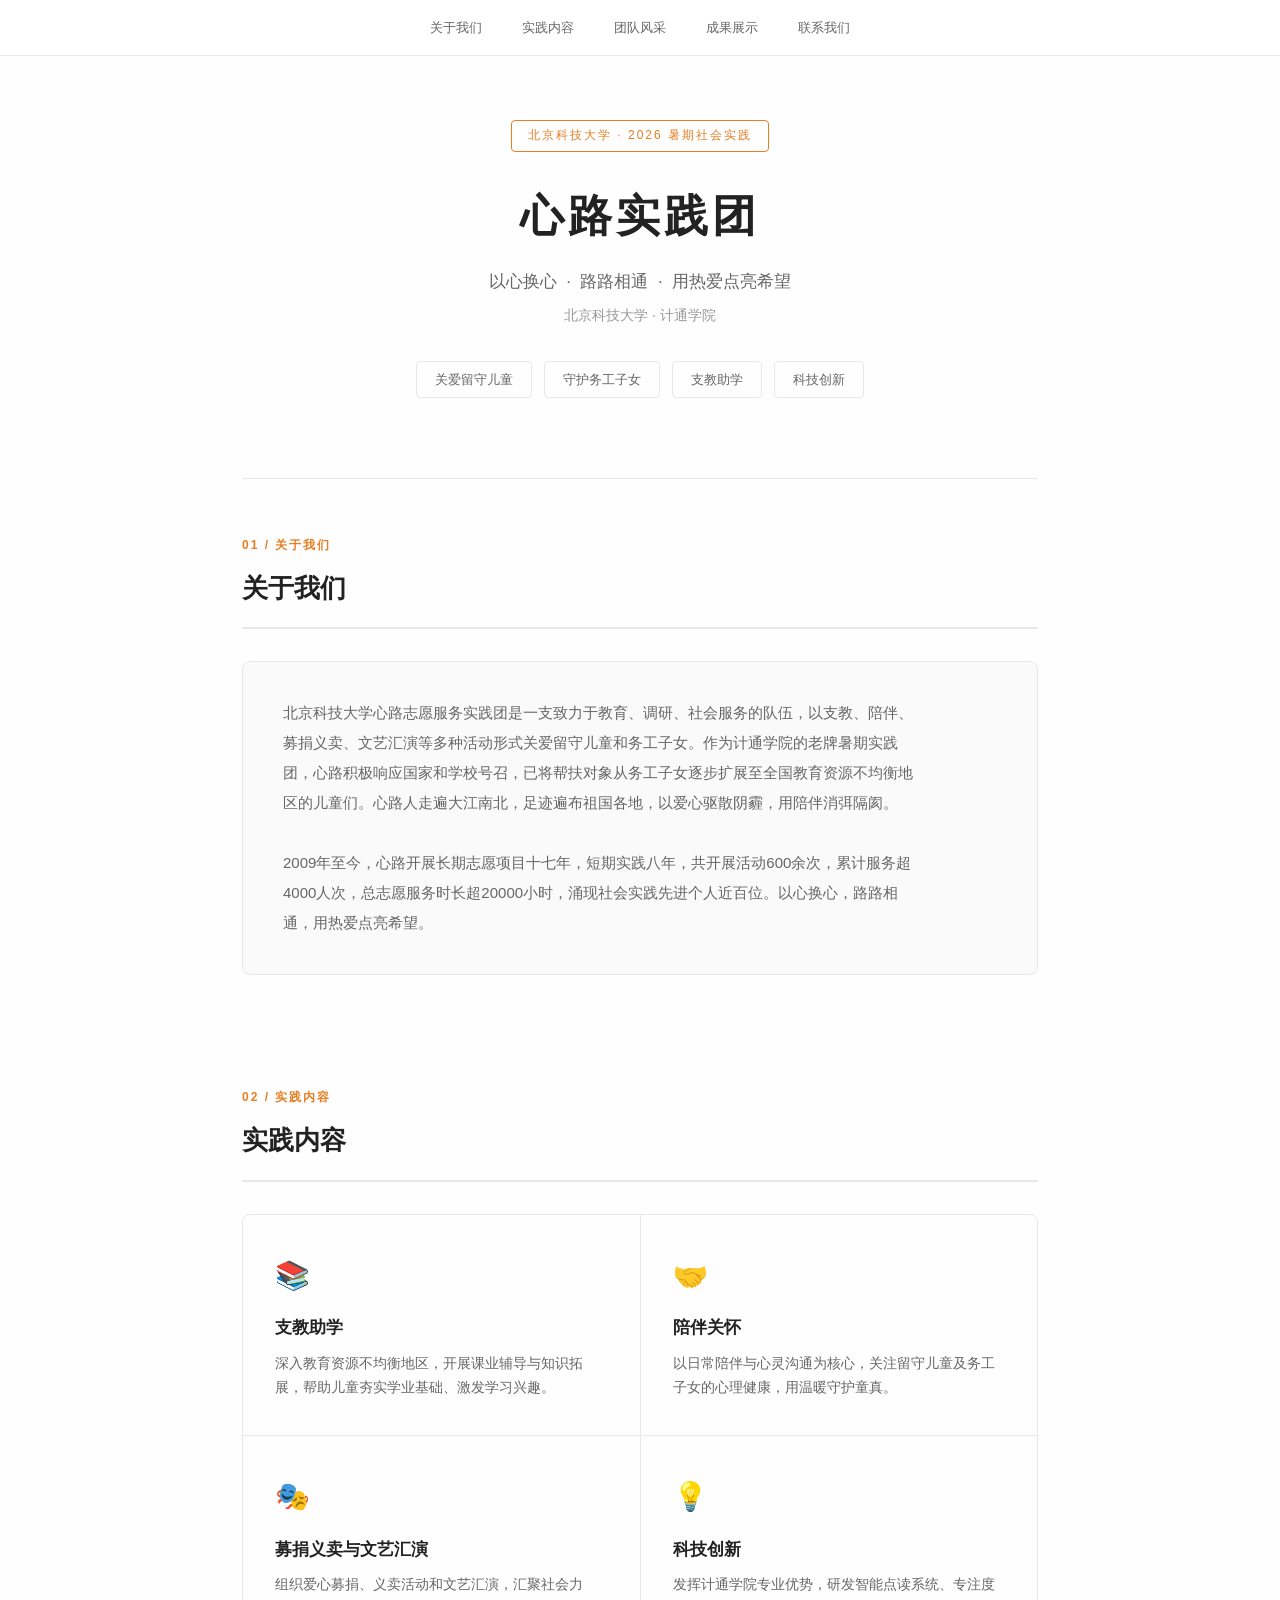
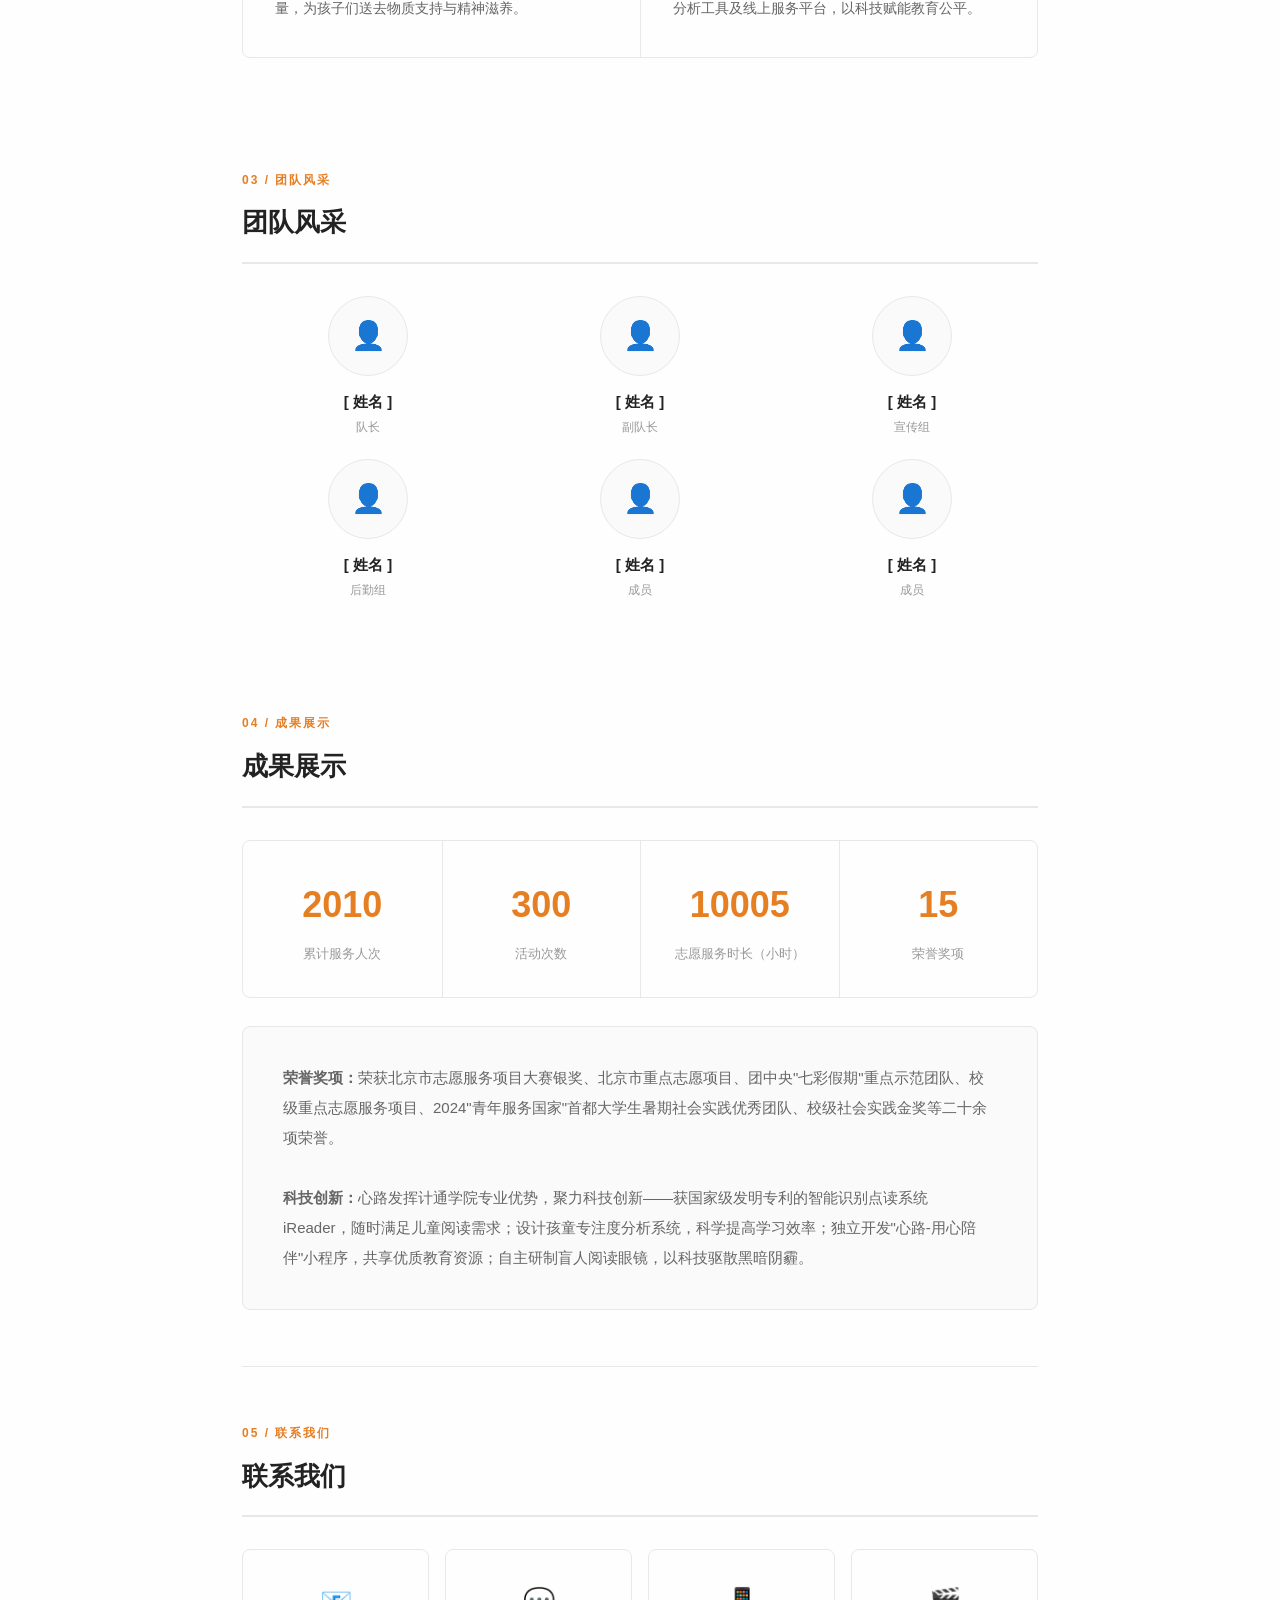
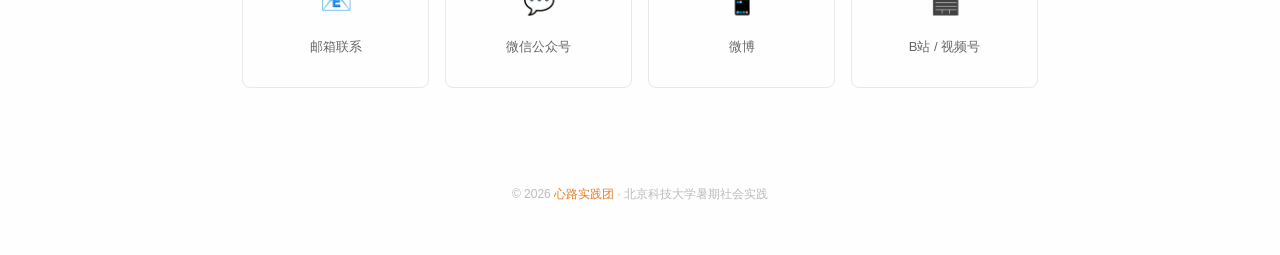
==== index.html @ 8d90c19a "Update: fill Xinlu practice team webpage with actual content and data" ====
<!DOCTYPE html>
<html lang="zh-CN">
<head>
<meta charset="UTF-8">
<meta name="viewport" content="width=device-width, initial-scale=1.0">
<title>心路实践团 | 北京科技大学2026暑期社会实践</title>
<style>
  *, *::before, *::after { box-sizing: border-box; margin: 0; padding: 0; }

  :root {
    --accent: #e67e22;
    --accent-light: #fdebd0;
    --bg: #fefefe;
    --text: #222;
    --text2: #666;
    --text3: #999;
    --border: #e8e8e8;
    --card-bg: #fafafa;
    --nav-height: 56px;
  }

  html { scroll-behavior: smooth; }

  body {
    font-family: -apple-system, BlinkMacSystemFont, "Segoe UI", Roboto, "Noto Sans SC", sans-serif;
    background: var(--bg);
    color: var(--text);
    line-height: 1.8;
    -webkit-font-smoothing: antialiased;
  }

  /* ═══════════════ 导航栏 ═══════════════ */
  nav {
    position: fixed; top: 0; left: 0; right: 0; z-index: 100;
    height: var(--nav-height);
    background: rgba(255,255,255,0.92);
    backdrop-filter: blur(8px);
    border-bottom: 1px solid var(--border);
    display: flex; align-items: center; justify-content: center;
    gap: 4px;
  }

  nav a {
    font-size: 13px; color: var(--text2); text-decoration: none;
    padding: 8px 18px; border-radius: 6px;
    transition: all 0.2s;
  }
  nav a:hover,
  nav a.active { color: var(--accent); background: var(--accent-light); }

  /* ═══════════════ 容器 ═══════════════ */
  .container { max-width: 860px; margin: 0 auto; padding: 0 32px; }

  /* ═══════════════ Hero ═══════════════ */
  .hero {
    padding: 120px 0 80px;
    text-align: center;
  }

  .hero .tag {
    display: inline-block;
    font-size: 12px; letter-spacing: 2px;
    color: var(--accent);
    border: 1px solid var(--accent);
    padding: 4px 16px; border-radius: 4px;
    margin-bottom: 24px;
  }

  .hero h1 {
    font-size: 44px; font-weight: 700; letter-spacing: 4px;
    color: var(--text);
    margin-bottom: 12px;
  }

  .hero .slogan {
    font-size: 17px; color: var(--text2);
    margin-bottom: 6px;
  }

  .hero .school {
    font-size: 14px; color: var(--text3);
    margin-bottom: 32px;
  }

  .hero .keywords {
    display: flex; justify-content: center; gap: 12px; flex-wrap: wrap;
  }

  .hero .keywords span {
    font-size: 13px; color: var(--text2);
    padding: 6px 18px;
    border: 1px solid var(--border); border-radius: 4px;
  }

  /* ═══════════════ 通用区块 ═══════════════ */
  section { padding: 56px 0; }

  .section-label {
    font-size: 12px; font-weight: 600; letter-spacing: 2px;
    color: var(--accent); margin-bottom: 8px;
    text-transform: uppercase;
  }

  .section-heading {
    font-size: 26px; font-weight: 700;
    margin-bottom: 32px;
    padding-bottom: 16px;
    border-bottom: 2px solid var(--border);
  }

  /* ═══════════════ 关于我们 ═══════════════ */
  .about-card {
    background: var(--card-bg);
    border: 1px solid var(--border);
    border-radius: 8px;
    padding: 36px 40px;
  }

  .about-card p {
    font-size: 15px; color: var(--text2); line-height: 2;
    max-width: 640px;
  }

  /* ═══════════════ 实践内容 - 四宫格 ═══════════════ */
  .content-grid {
    display: grid;
    grid-template-columns: repeat(2, 1fr);
    gap: 1px;
    background: var(--border);
    border: 1px solid var(--border);
    border-radius: 8px;
    overflow: hidden;
  }

  .content-item {
    background: var(--bg);
    padding: 36px 32px;
    transition: background 0.2s;
  }
  .content-item:hover { background: var(--card-bg); }

  .content-item .c-icon { font-size: 28px; margin-bottom: 12px; }
  .content-item .c-title { font-size: 17px; font-weight: 600; margin-bottom: 8px; }
  .content-item .c-desc { font-size: 14px; color: var(--text2); line-height: 1.7; }

  /* ═══════════════ 团队风采 - 照片网格 ═══════════════ */
  .team-grid {
    display: grid;
    grid-template-columns: repeat(3, 1fr);
    gap: 20px;
  }

  .team-card {
    text-align: center;
  }

  .team-card .avatar {
    width: 80px; height: 80px;
    border-radius: 50%;
    background: var(--card-bg);
    border: 1px solid var(--border);
    margin: 0 auto 12px;
    display: flex; align-items: center; justify-content: center;
    font-size: 28px; color: #ccc;
    overflow: hidden;
  }
  .team-card .avatar img {
    width: 100%; height: 100%; object-fit: cover;
  }

  .team-card .name { font-size: 15px; font-weight: 600; margin-bottom: 2px; }
  .team-card .role { font-size: 12px; color: var(--text3); }

  /* ═══════════════ 成果展示 ═══════════════ */
  .stats {
    display: grid;
    grid-template-columns: repeat(4, 1fr);
    border: 1px solid var(--border);
    border-radius: 8px;
    margin-bottom: 28px;
  }

  .stat {
    padding: 32px 16px;
    text-align: center;
  }
  .stat + .stat { border-left: 1px solid var(--border); }

  .stat .num {
    font-size: 36px; font-weight: 700;
    color: var(--accent);
    margin-bottom: 4px;
  }
  .stat .label { font-size: 13px; color: var(--text3); }

  .result-card {
    background: var(--card-bg);
    border: 1px solid var(--border);
    border-radius: 8px;
    padding: 36px 40px;
  }

  .result-card p {
    font-size: 15px; color: var(--text2); line-height: 2;
  }

  /* ═══════════════ 联系我们 ═══════════════ */
  .contact-grid {
    display: grid;
    grid-template-columns: repeat(4, 1fr);
    gap: 16px;
  }

  .contact-card {
    display: flex; flex-direction: column; align-items: center; gap: 10px;
    padding: 28px 16px; border-radius: 8px;
    border: 1px solid var(--border);
    text-decoration: none; color: var(--text2);
    font-size: 13px;
    transition: all 0.2s;
  }
  .contact-card:hover {
    border-color: var(--accent);
    color: var(--accent);
  }
  .contact-card .cc-icon { font-size: 26px; }

  /* ═══════════════ Footer ═══════════════ */
  footer {
    padding: 40px 0 50px;
    text-align: center;
    font-size: 12px; color: #bbb;
  }
  footer span { color: var(--accent); }

  /* ═══════════════ 分割线 ═══════════════ */
  .hr {
    height: 1px; background: var(--border);
    margin: 0;
  }

  /* ═══════════════ 响应式 ═══════════════ */
  @media (max-width: 700px) {
    .hero { padding: 100px 0 50px; }
    .hero h1 { font-size: 30px; }
    .section-heading { font-size: 22px; }

    .content-grid { grid-template-columns: 1fr; }
    .team-grid { grid-template-columns: repeat(2, 1fr); }
    .stats { grid-template-columns: repeat(2, 1fr); }
    .stat:nth-child(3) { border-left: none; }
    .contact-grid { grid-template-columns: repeat(2, 1fr); }

    nav { overflow-x: auto; justify-content: flex-start; padding: 0 12px; }
    nav a { white-space: nowrap; font-size: 12px; padding: 6px 12px; }
  }
</style>
</head>
<body>

<!-- ═══════════════ 导航栏 ═══════════════ -->
<nav id="navbar">
  <a href="#about">关于我们</a>
  <a href="#content">实践内容</a>
  <a href="#team">团队风采</a>
  <a href="#results">成果展示</a>
  <a href="#contact">联系我们</a>
</nav>

<div class="container">

  <!-- ═══════════════ Hero ═══════════════ -->
  <header class="hero">
    <div class="tag">北京科技大学 · 2026 暑期社会实践</div>
    <h1>心路实践团</h1>
    <p class="slogan">以心换心 &nbsp;·&nbsp; 路路相通 &nbsp;·&nbsp; 用热爱点亮希望</p>
    <p class="school">北京科技大学 · 计通学院</p>
    <div class="keywords">
      <span>关爱留守儿童</span>
      <span>守护务工子女</span>
      <span>支教助学</span>
      <span>科技创新</span>
    </div>
  </header>

  <div class="hr"></div>

  <!-- ═══════════════ 关于我们 ═══════════════ -->
  <section id="about">
    <p class="section-label">01 / 关于我们</p>
    <h2 class="section-heading">关于我们</h2>
    <div class="about-card">
      <p>
        北京科技大学心路志愿服务实践团是一支致力于教育、调研、社会服务的队伍，以支教、陪伴、募捐义卖、文艺汇演等多种活动形式关爱留守儿童和务工子女。作为计通学院的老牌暑期实践团，心路积极响应国家和学校号召，已将帮扶对象从务工子女逐步扩展至全国教育资源不均衡地区的儿童们。心路人走遍大江南北，足迹遍布祖国各地，以爱心驱散阴霾，用陪伴消弭隔阂。<br><br>
        2009年至今，心路开展长期志愿项目十七年，短期实践八年，共开展活动600余次，累计服务超4000人次，总志愿服务时长超20000小时，涌现社会实践先进个人近百位。以心换心，路路相通，用热爱点亮希望。
      </p>
    </div>
  </section>

  <!-- ═══════════════ 实践内容 ═══════════════ -->
  <section id="content">
    <p class="section-label">02 / 实践内容</p>
    <h2 class="section-heading">实践内容</h2>
    <div class="content-grid">
      <div class="content-item">
        <div class="c-icon">📚</div>
        <div class="c-title">支教助学</div>
        <div class="c-desc">深入教育资源不均衡地区，开展课业辅导与知识拓展，帮助儿童夯实学业基础、激发学习兴趣。</div>
      </div>
      <div class="content-item">
        <div class="c-icon">🤝</div>
        <div class="c-title">陪伴关怀</div>
        <div class="c-desc">以日常陪伴与心灵沟通为核心，关注留守儿童及务工子女的心理健康，用温暖守护童真。</div>
      </div>
      <div class="content-item">
        <div class="c-icon">🎭</div>
        <div class="c-title">募捐义卖与文艺汇演</div>
        <div class="c-desc">组织爱心募捐、义卖活动和文艺汇演，汇聚社会力量，为孩子们送去物质支持与精神滋养。</div>
      </div>
      <div class="content-item">
        <div class="c-icon">💡</div>
        <div class="c-title">科技创新</div>
        <div class="c-desc">发挥计通学院专业优势，研发智能点读系统、专注度分析工具及线上服务平台，以科技赋能教育公平。</div>
      </div>
    </div>
  </section>

  <!-- ═══════════════ 团队风采 ═══════════════ -->
  <section id="team">
    <p class="section-label">03 / 团队风采</p>
    <h2 class="section-heading">团队风采</h2>
    <div class="team-grid">
      <div class="team-card">
        <div class="avatar">👤</div>
        <div class="name">[ 姓名 ]</div>
        <div class="role">队长</div>
      </div>
      <div class="team-card">
        <div class="avatar">👤</div>
        <div class="name">[ 姓名 ]</div>
        <div class="role">副队长</div>
      </div>
      <div class="team-card">
        <div class="avatar">👤</div>
        <div class="name">[ 姓名 ]</div>
        <div class="role">宣传组</div>
      </div>
      <div class="team-card">
        <div class="avatar">👤</div>
        <div class="name">[ 姓名 ]</div>
        <div class="role">后勤组</div>
      </div>
      <div class="team-card">
        <div class="avatar">👤</div>
        <div class="name">[ 姓名 ]</div>
        <div class="role">成员</div>
      </div>
      <div class="team-card">
        <div class="avatar">👤</div>
        <div class="name">[ 姓名 ]</div>
        <div class="role">成员</div>
      </div>
    </div>
  </section>

  <!-- ═══════════════ 成果展示 ═══════════════ -->
  <section id="results">
    <p class="section-label">04 / 成果展示</p>
    <h2 class="section-heading">成果展示</h2>
    <div class="stats">
      <div class="stat">
        <div class="num counter" data-target="4000">0</div>
        <div class="label">累计服务人次</div>
      </div>
      <div class="stat">
        <div class="num counter" data-target="600">0</div>
        <div class="label">活动次数</div>
      </div>
      <div class="stat">
        <div class="num counter" data-target="20000">0</div>
        <div class="label">志愿服务时长（小时）</div>
      </div>
      <div class="stat">
        <div class="num counter" data-target="20">0</div>
        <div class="label">荣誉奖项</div>
      </div>
    </div>
    <div class="result-card">
      <p>
        <strong>荣誉奖项：</strong>荣获北京市志愿服务项目大赛银奖、北京市重点志愿项目、团中央"七彩假期"重点示范团队、校级重点志愿服务项目、2024"青年服务国家"首都大学生暑期社会实践优秀团队、校级社会实践金奖等二十余项荣誉。<br><br>
        <strong>科技创新：</strong>心路发挥计通学院专业优势，聚力科技创新——获国家级发明专利的智能识别点读系统 iReader，随时满足儿童阅读需求；设计孩童专注度分析系统，科学提高学习效率；独立开发"心路-用心陪伴"小程序，共享优质教育资源；自主研制盲人阅读眼镜，以科技驱散黑暗阴霾。
      </p>
    </div>
  </section>

  <div class="hr"></div>

  <!-- ═══════════════ 联系我们 ═══════════════ -->
  <section id="contact">
    <p class="section-label">05 / 联系我们</p>
    <h2 class="section-heading">联系我们</h2>
    <div class="contact-grid">
      <a href="mailto:example@ustb.edu.cn" class="contact-card">
        <span class="cc-icon">📧</span>
        <span>邮箱联系</span>
      </a>
      <a href="#" class="contact-card">
        <span class="cc-icon">💬</span>
        <span>微信公众号</span>
      </a>
      <a href="#" class="contact-card">
        <span class="cc-icon">📱</span>
        <span>微博</span>
      </a>
      <a href="#" class="contact-card">
        <span class="cc-icon">🎬</span>
        <span>B站 / 视频号</span>
      </a>
    </div>
  </section>

  <footer>
    <p>© 2026 <span>心路实践团</span> · 北京科技大学暑期社会实践</p>
  </footer>

</div>

<script>
/* ═══════════════ 导航高亮 ═══════════════ */
(function() {
  const sections = document.querySelectorAll('section[id]');
  const links = document.querySelectorAll('nav a');
  window.addEventListener('scroll', () => {
    let current = '';
    sections.forEach(s => {
      if (window.scrollY >= s.offsetTop - 120) current = s.id;
    });
    links.forEach(a => {
      a.classList.toggle('active', a.getAttribute('href') === '#' + current);
    });
  });
})();

/* ═══════════════ 计数器动画 ═══════════════ */
(function() {
  const obs = new IntersectionObserver(entries => {
    entries.forEach(e => {
      if (e.isIntersecting) {
        e.target.querySelectorAll('.counter').forEach(c => {
          const t = +c.dataset.target;
          if (t === 0 || c.dataset.done) return;
          c.dataset.done = 1;
          let cur = 0;
          const step = Math.ceil(t / 30);
          const iv = setInterval(() => {
            cur += step;
            if (cur >= t) { c.textContent = t; clearInterval(iv); }
            else c.textContent = cur;
          }, 30);
        });
      }
    });
  }, { threshold: 0.3 });
  const sec = document.getElementById('results');
  if (sec) obs.observe(sec);
})();
</script>
</body>
</html>
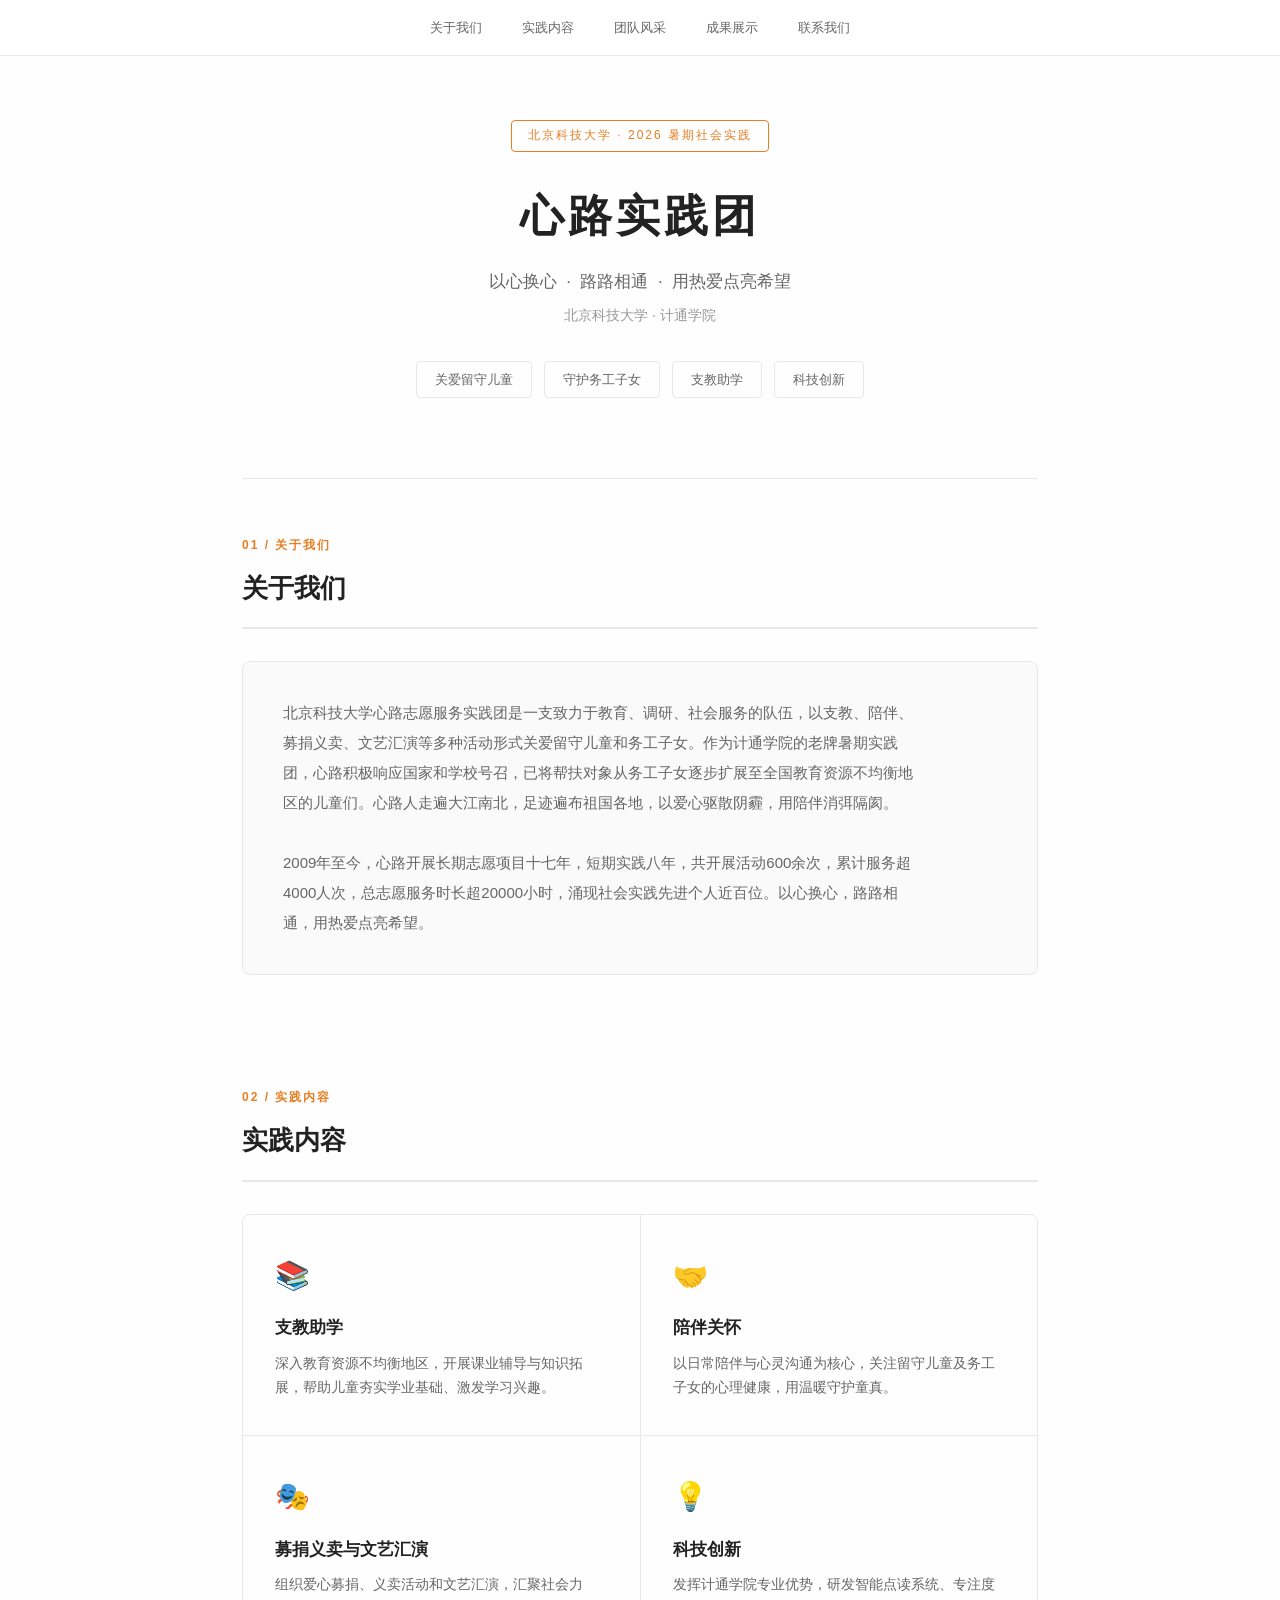
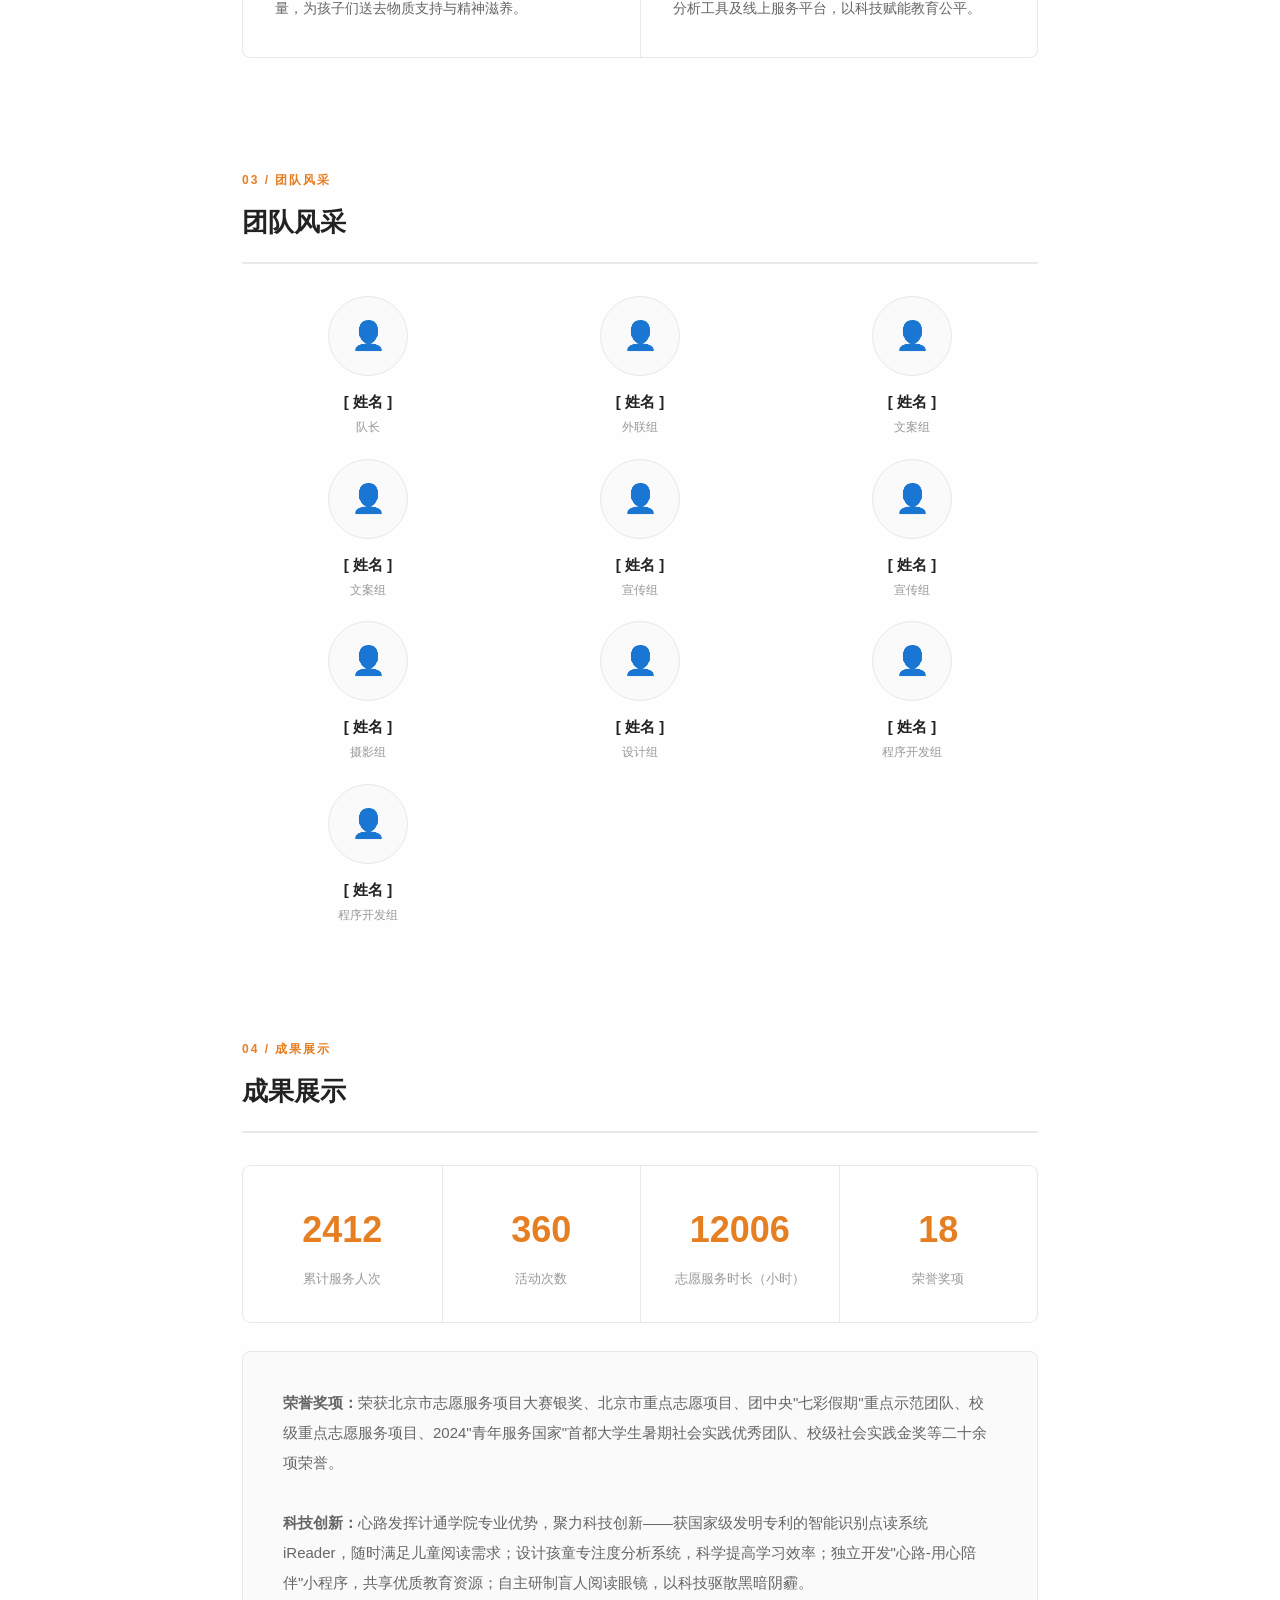
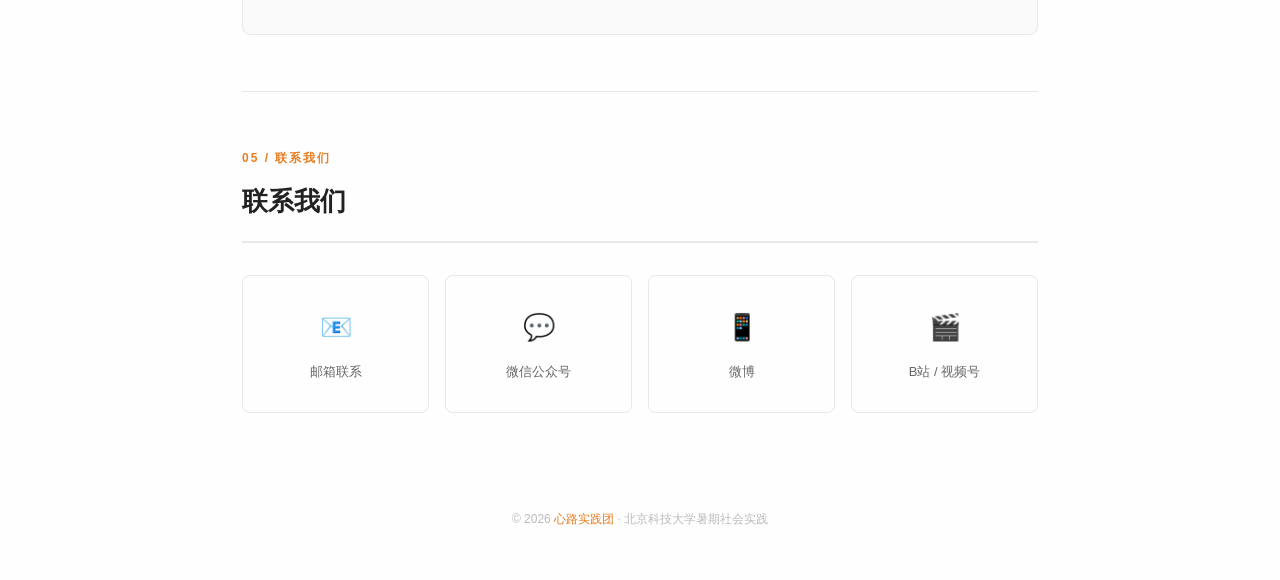
==== commit f1a7035a: "Update: expand team section to 10 members with specified roles" ====
--- a/index.html
+++ b/index.html
@@ -338,7 +338,17 @@
       <div class="team-card">
         <div class="avatar">👤</div>
         <div class="name">[ 姓名 ]</div>
-        <div class="role">副队长</div>
+        <div class="role">外联组</div>
+      </div>
+      <div class="team-card">
+        <div class="avatar">👤</div>
+        <div class="name">[ 姓名 ]</div>
+        <div class="role">文案组</div>
+      </div>
+      <div class="team-card">
+        <div class="avatar">👤</div>
+        <div class="name">[ 姓名 ]</div>
+        <div class="role">文案组</div>
       </div>
       <div class="team-card">
         <div class="avatar">👤</div>
@@ -348,17 +358,27 @@
       <div class="team-card">
         <div class="avatar">👤</div>
         <div class="name">[ 姓名 ]</div>
-        <div class="role">后勤组</div>
-      </div>
-      <div class="team-card">
-        <div class="avatar">👤</div>
-        <div class="name">[ 姓名 ]</div>
-        <div class="role">成员</div>
-      </div>
-      <div class="team-card">
-        <div class="avatar">👤</div>
-        <div class="name">[ 姓名 ]</div>
-        <div class="role">成员</div>
+        <div class="role">宣传组</div>
+      </div>
+      <div class="team-card">
+        <div class="avatar">👤</div>
+        <div class="name">[ 姓名 ]</div>
+        <div class="role">摄影组</div>
+      </div>
+      <div class="team-card">
+        <div class="avatar">👤</div>
+        <div class="name">[ 姓名 ]</div>
+        <div class="role">设计组</div>
+      </div>
+      <div class="team-card">
+        <div class="avatar">👤</div>
+        <div class="name">[ 姓名 ]</div>
+        <div class="role">程序开发组</div>
+      </div>
+      <div class="team-card">
+        <div class="avatar">👤</div>
+        <div class="name">[ 姓名 ]</div>
+        <div class="role">程序开发组</div>
       </div>
     </div>
   </section>
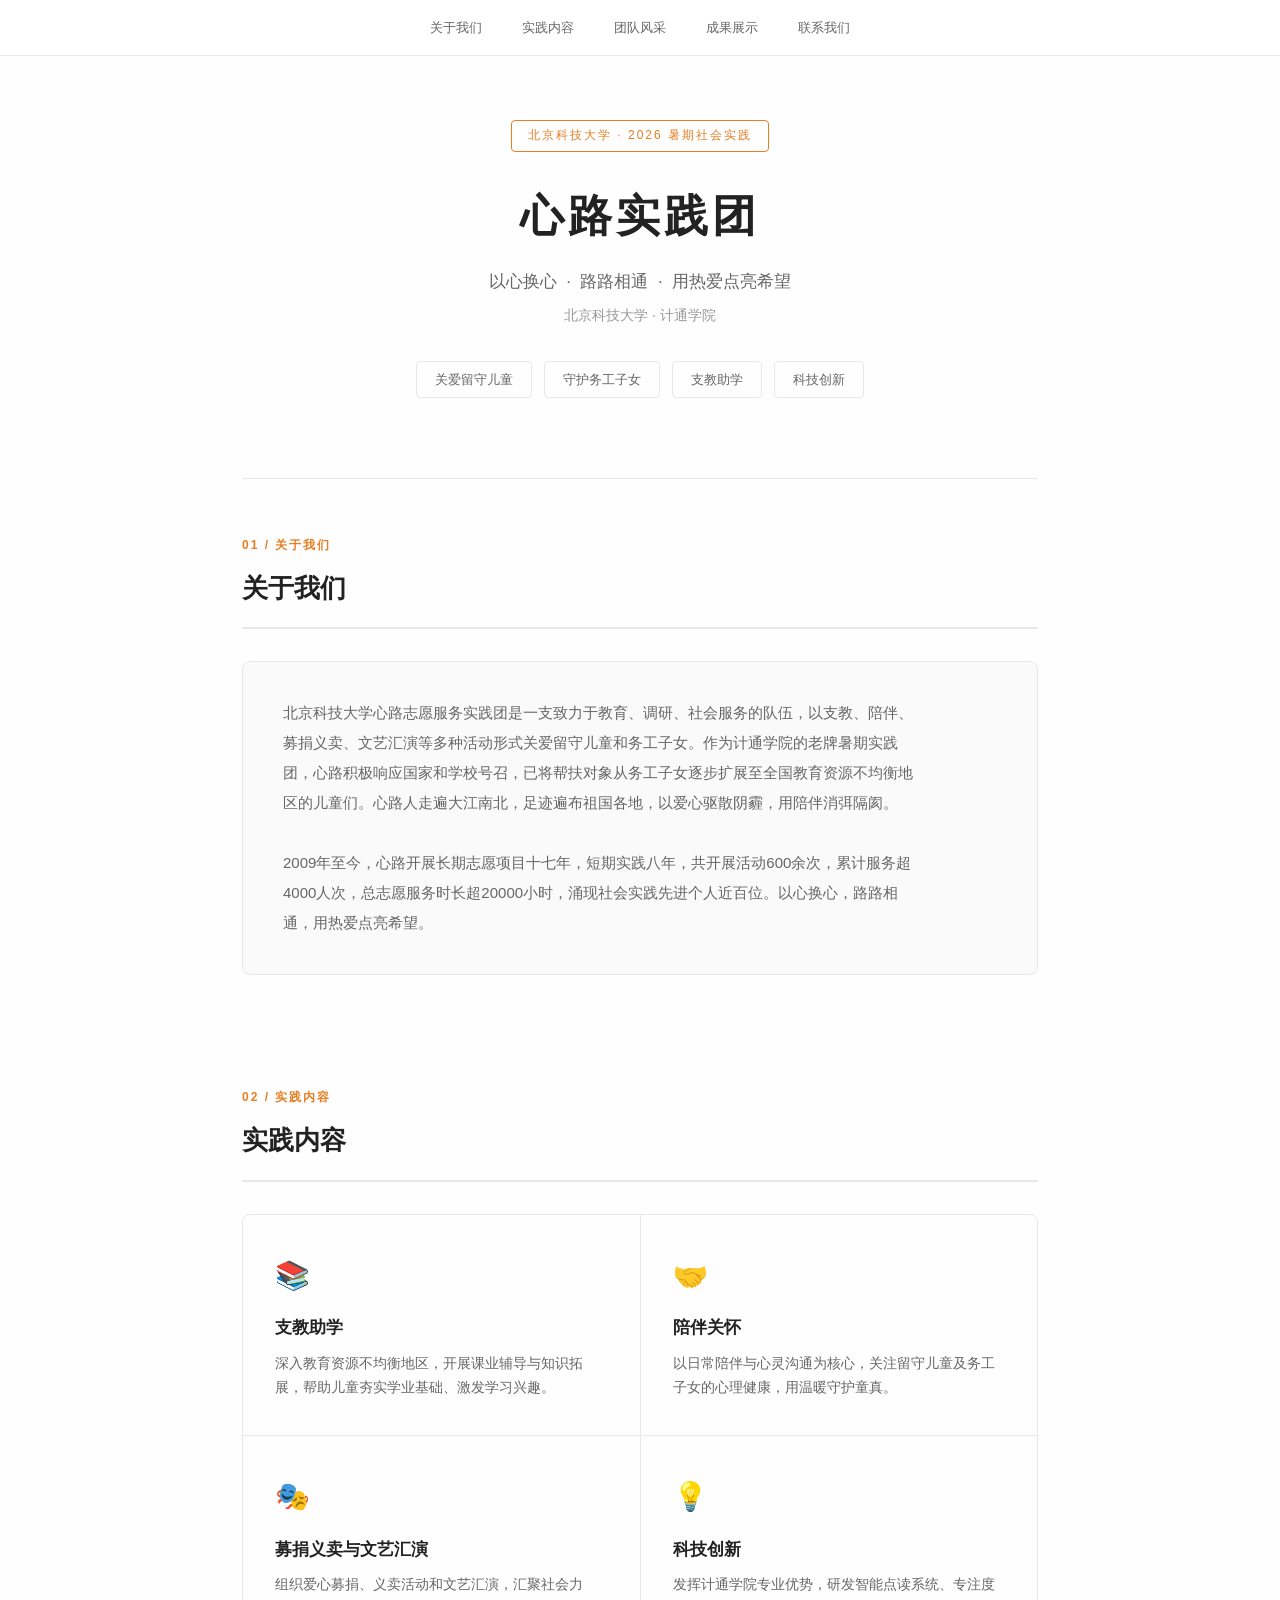
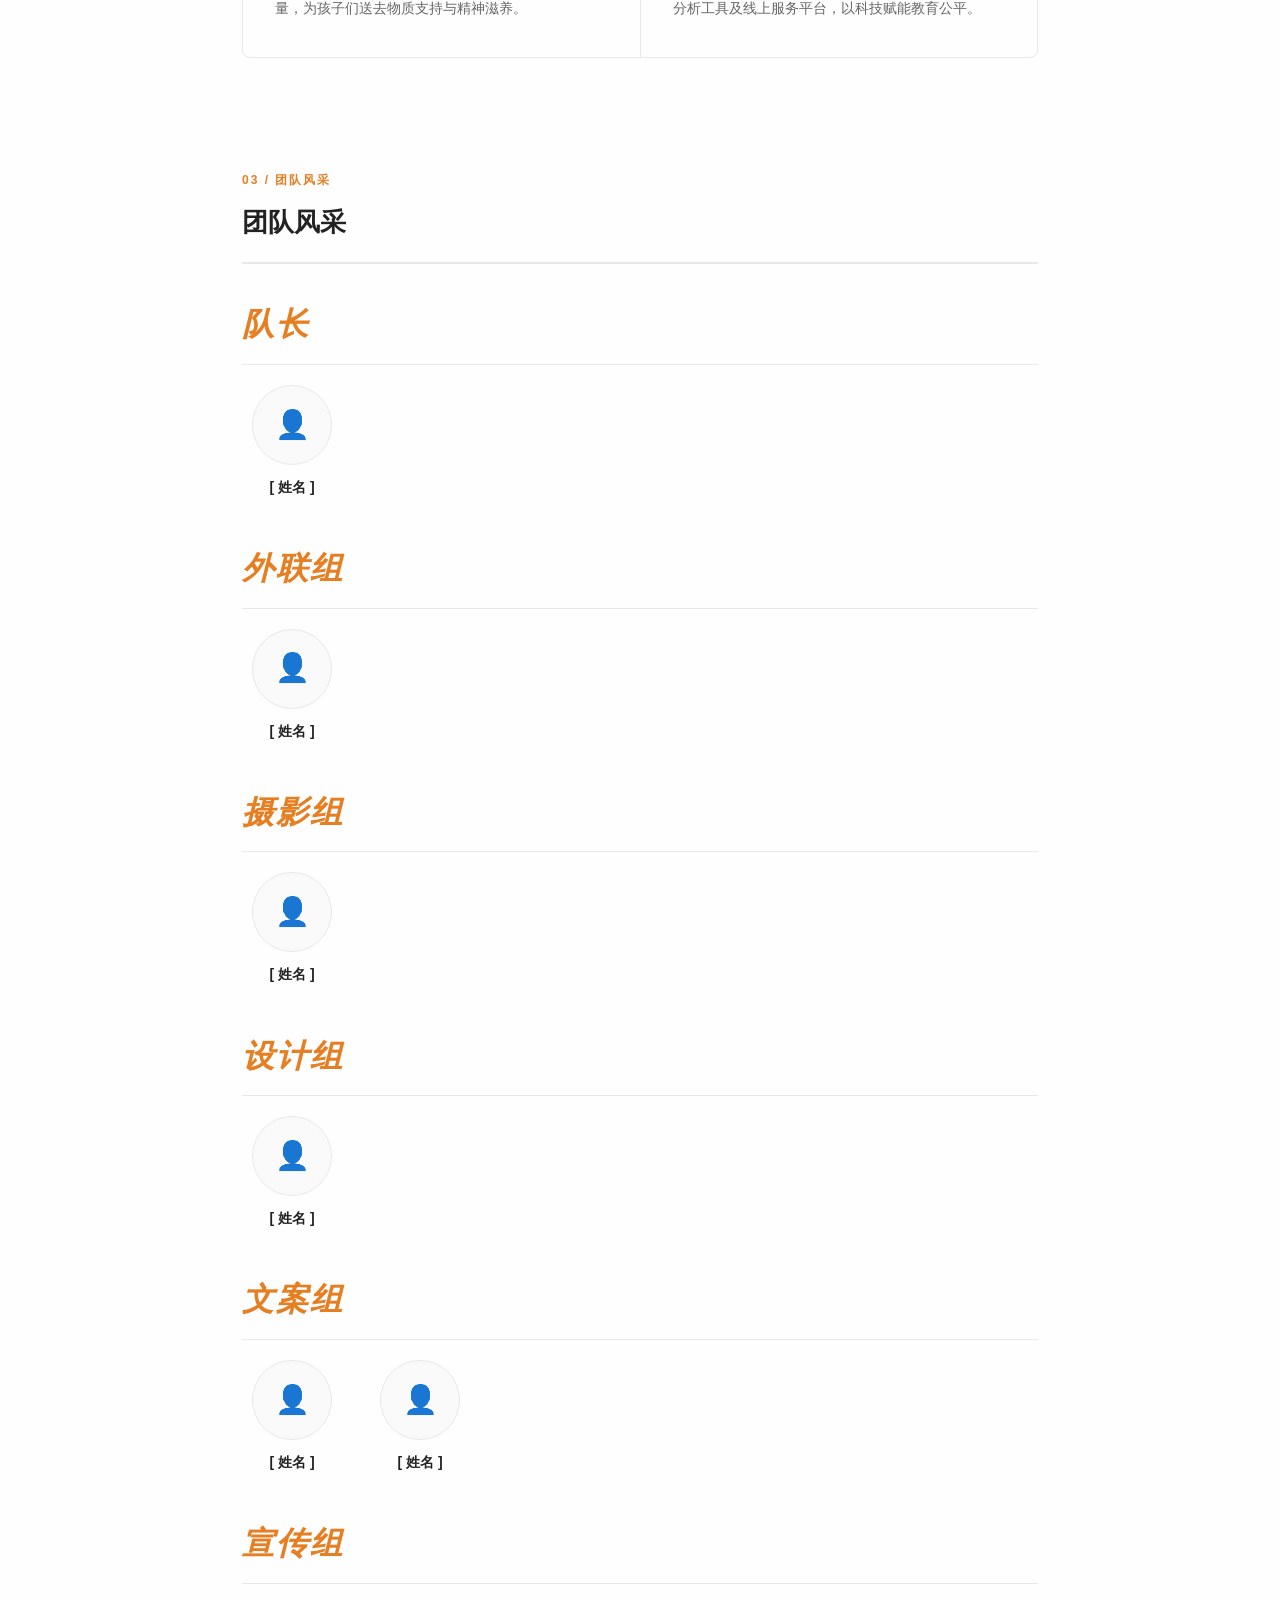
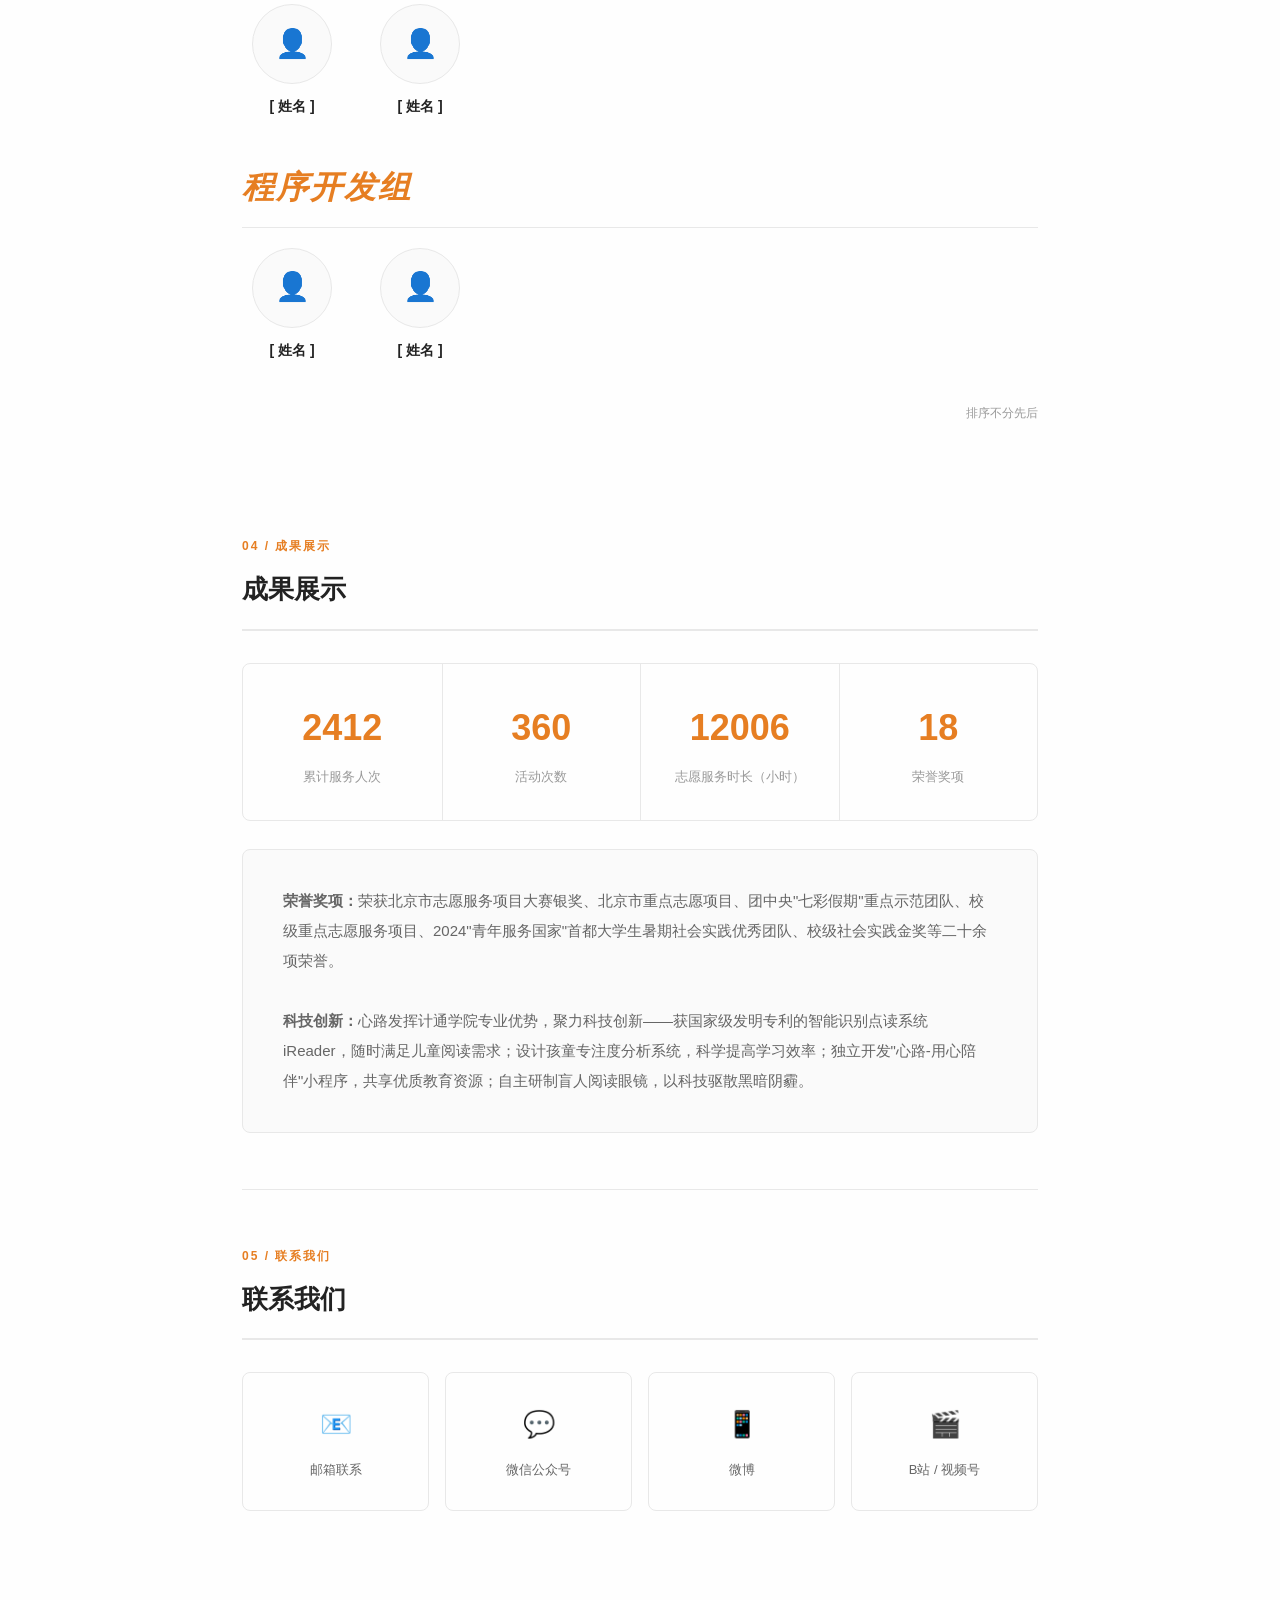
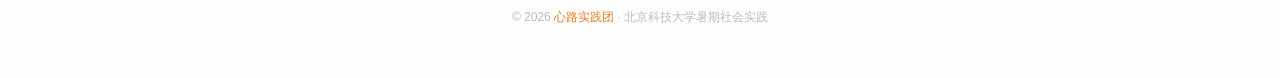
==== commit 5990d694: "Update: redesign team section to vertical department layout with calligraphy headings" ====
--- a/index.html
+++ b/index.html
@@ -144,14 +144,32 @@
   .content-item .c-desc { font-size: 14px; color: var(--text2); line-height: 1.7; }
 
   /* ═══════════════ 团队风采 - 照片网格 ═══════════════ */
-  .team-grid {
-    display: grid;
-    grid-template-columns: repeat(3, 1fr);
-    gap: 20px;
+  .team-dept {
+    margin-bottom: 40px;
+  }
+
+  .team-dept .dept-name {
+    font-family: "Georgia", "Noto Serif SC", "STKaiti", "KaiTi", serif;
+    font-size: 32px;
+    font-weight: 700;
+    font-style: italic;
+    color: var(--accent);
+    margin-bottom: 20px;
+    padding-bottom: 10px;
+    border-bottom: 1px solid var(--border);
+    letter-spacing: 2px;
+  }
+
+  .team-dept .dept-members {
+    display: flex;
+    gap: 28px;
+    flex-wrap: wrap;
+    justify-content: flex-start;
   }
 
   .team-card {
     text-align: center;
+    width: 100px;
   }
 
   .team-card .avatar {
@@ -159,7 +177,7 @@
     border-radius: 50%;
     background: var(--card-bg);
     border: 1px solid var(--border);
-    margin: 0 auto 12px;
+    margin: 0 auto 10px;
     display: flex; align-items: center; justify-content: center;
     font-size: 28px; color: #ccc;
     overflow: hidden;
@@ -168,8 +186,14 @@
     width: 100%; height: 100%; object-fit: cover;
   }
 
-  .team-card .name { font-size: 15px; font-weight: 600; margin-bottom: 2px; }
-  .team-card .role { font-size: 12px; color: var(--text3); }
+  .team-card .name { font-size: 14px; font-weight: 600; }
+
+  .team-note {
+    text-align: right;
+    font-size: 12px;
+    color: var(--text3);
+    margin-top: 8px;
+  }
 
   /* ═══════════════ 成果展示 ═══════════════ */
   .stats {
@@ -246,7 +270,7 @@
     .section-heading { font-size: 22px; }
 
     .content-grid { grid-template-columns: 1fr; }
-    .team-grid { grid-template-columns: repeat(2, 1fr); }
+    .team-dept .dept-name { font-size: 24px; }
     .stats { grid-template-columns: repeat(2, 1fr); }
     .stat:nth-child(3) { border-left: none; }
     .contact-grid { grid-template-columns: repeat(2, 1fr); }
@@ -329,58 +353,89 @@
   <section id="team">
     <p class="section-label">03 / 团队风采</p>
     <h2 class="section-heading">团队风采</h2>
-    <div class="team-grid">
-      <div class="team-card">
-        <div class="avatar">👤</div>
-        <div class="name">[ 姓名 ]</div>
-        <div class="role">队长</div>
-      </div>
-      <div class="team-card">
-        <div class="avatar">👤</div>
-        <div class="name">[ 姓名 ]</div>
-        <div class="role">外联组</div>
-      </div>
-      <div class="team-card">
-        <div class="avatar">👤</div>
-        <div class="name">[ 姓名 ]</div>
-        <div class="role">文案组</div>
-      </div>
-      <div class="team-card">
-        <div class="avatar">👤</div>
-        <div class="name">[ 姓名 ]</div>
-        <div class="role">文案组</div>
-      </div>
-      <div class="team-card">
-        <div class="avatar">👤</div>
-        <div class="name">[ 姓名 ]</div>
-        <div class="role">宣传组</div>
-      </div>
-      <div class="team-card">
-        <div class="avatar">👤</div>
-        <div class="name">[ 姓名 ]</div>
-        <div class="role">宣传组</div>
-      </div>
-      <div class="team-card">
-        <div class="avatar">👤</div>
-        <div class="name">[ 姓名 ]</div>
-        <div class="role">摄影组</div>
-      </div>
-      <div class="team-card">
-        <div class="avatar">👤</div>
-        <div class="name">[ 姓名 ]</div>
-        <div class="role">设计组</div>
-      </div>
-      <div class="team-card">
-        <div class="avatar">👤</div>
-        <div class="name">[ 姓名 ]</div>
-        <div class="role">程序开发组</div>
-      </div>
-      <div class="team-card">
-        <div class="avatar">👤</div>
-        <div class="name">[ 姓名 ]</div>
-        <div class="role">程序开发组</div>
-      </div>
-    </div>
+    <div class="team-dept">
+      <div class="dept-name">队长</div>
+      <div class="dept-members">
+        <div class="team-card">
+          <div class="avatar">👤</div>
+          <div class="name">[ 姓名 ]</div>
+        </div>
+      </div>
+    </div>
+
+    <div class="team-dept">
+      <div class="dept-name">外联组</div>
+      <div class="dept-members">
+        <div class="team-card">
+          <div class="avatar">👤</div>
+          <div class="name">[ 姓名 ]</div>
+        </div>
+      </div>
+    </div>
+
+    <div class="team-dept">
+      <div class="dept-name">摄影组</div>
+      <div class="dept-members">
+        <div class="team-card">
+          <div class="avatar">👤</div>
+          <div class="name">[ 姓名 ]</div>
+        </div>
+      </div>
+    </div>
+
+    <div class="team-dept">
+      <div class="dept-name">设计组</div>
+      <div class="dept-members">
+        <div class="team-card">
+          <div class="avatar">👤</div>
+          <div class="name">[ 姓名 ]</div>
+        </div>
+      </div>
+    </div>
+
+    <div class="team-dept">
+      <div class="dept-name">文案组</div>
+      <div class="dept-members">
+        <div class="team-card">
+          <div class="avatar">👤</div>
+          <div class="name">[ 姓名 ]</div>
+        </div>
+        <div class="team-card">
+          <div class="avatar">👤</div>
+          <div class="name">[ 姓名 ]</div>
+        </div>
+      </div>
+    </div>
+
+    <div class="team-dept">
+      <div class="dept-name">宣传组</div>
+      <div class="dept-members">
+        <div class="team-card">
+          <div class="avatar">👤</div>
+          <div class="name">[ 姓名 ]</div>
+        </div>
+        <div class="team-card">
+          <div class="avatar">👤</div>
+          <div class="name">[ 姓名 ]</div>
+        </div>
+      </div>
+    </div>
+
+    <div class="team-dept">
+      <div class="dept-name">程序开发组</div>
+      <div class="dept-members">
+        <div class="team-card">
+          <div class="avatar">👤</div>
+          <div class="name">[ 姓名 ]</div>
+        </div>
+        <div class="team-card">
+          <div class="avatar">👤</div>
+          <div class="name">[ 姓名 ]</div>
+        </div>
+      </div>
+    </div>
+
+    <p class="team-note">排序不分先后</p>
   </section>
 
   <!-- ═══════════════ 成果展示 ═══════════════ -->
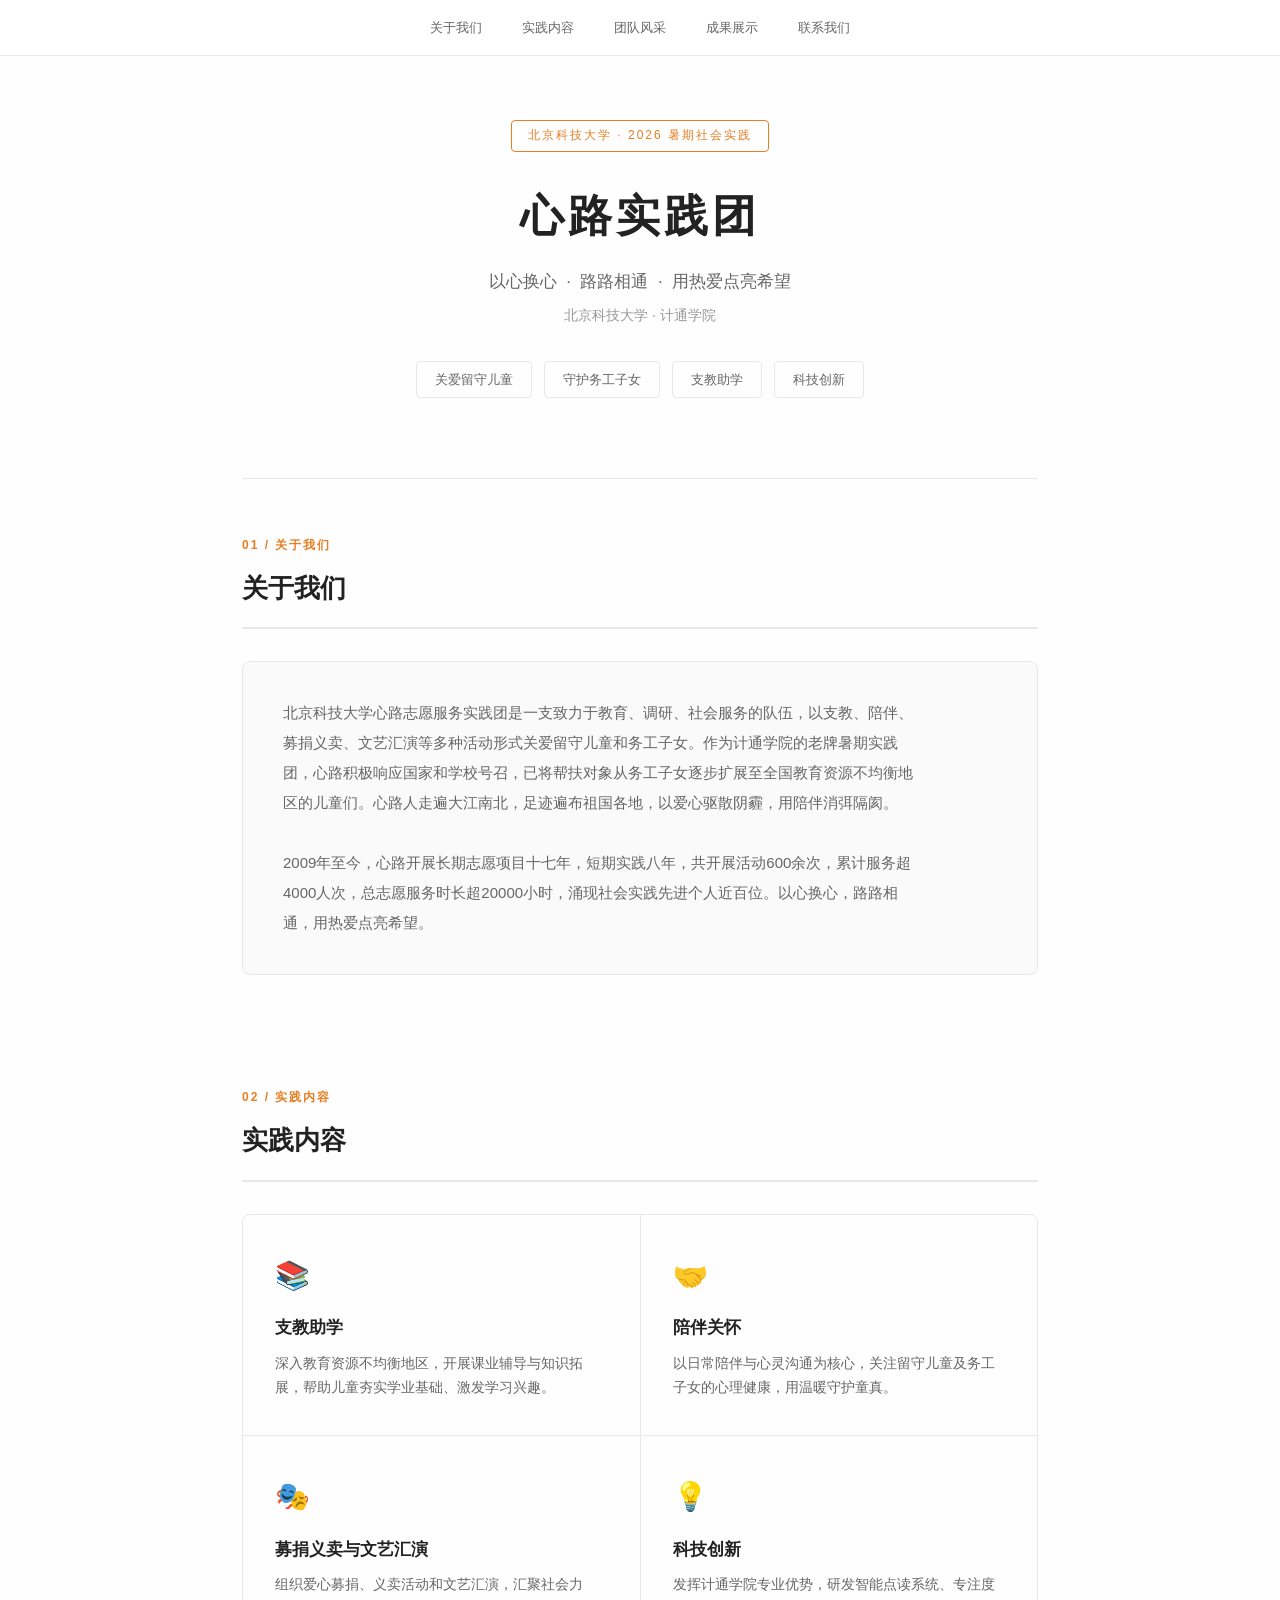
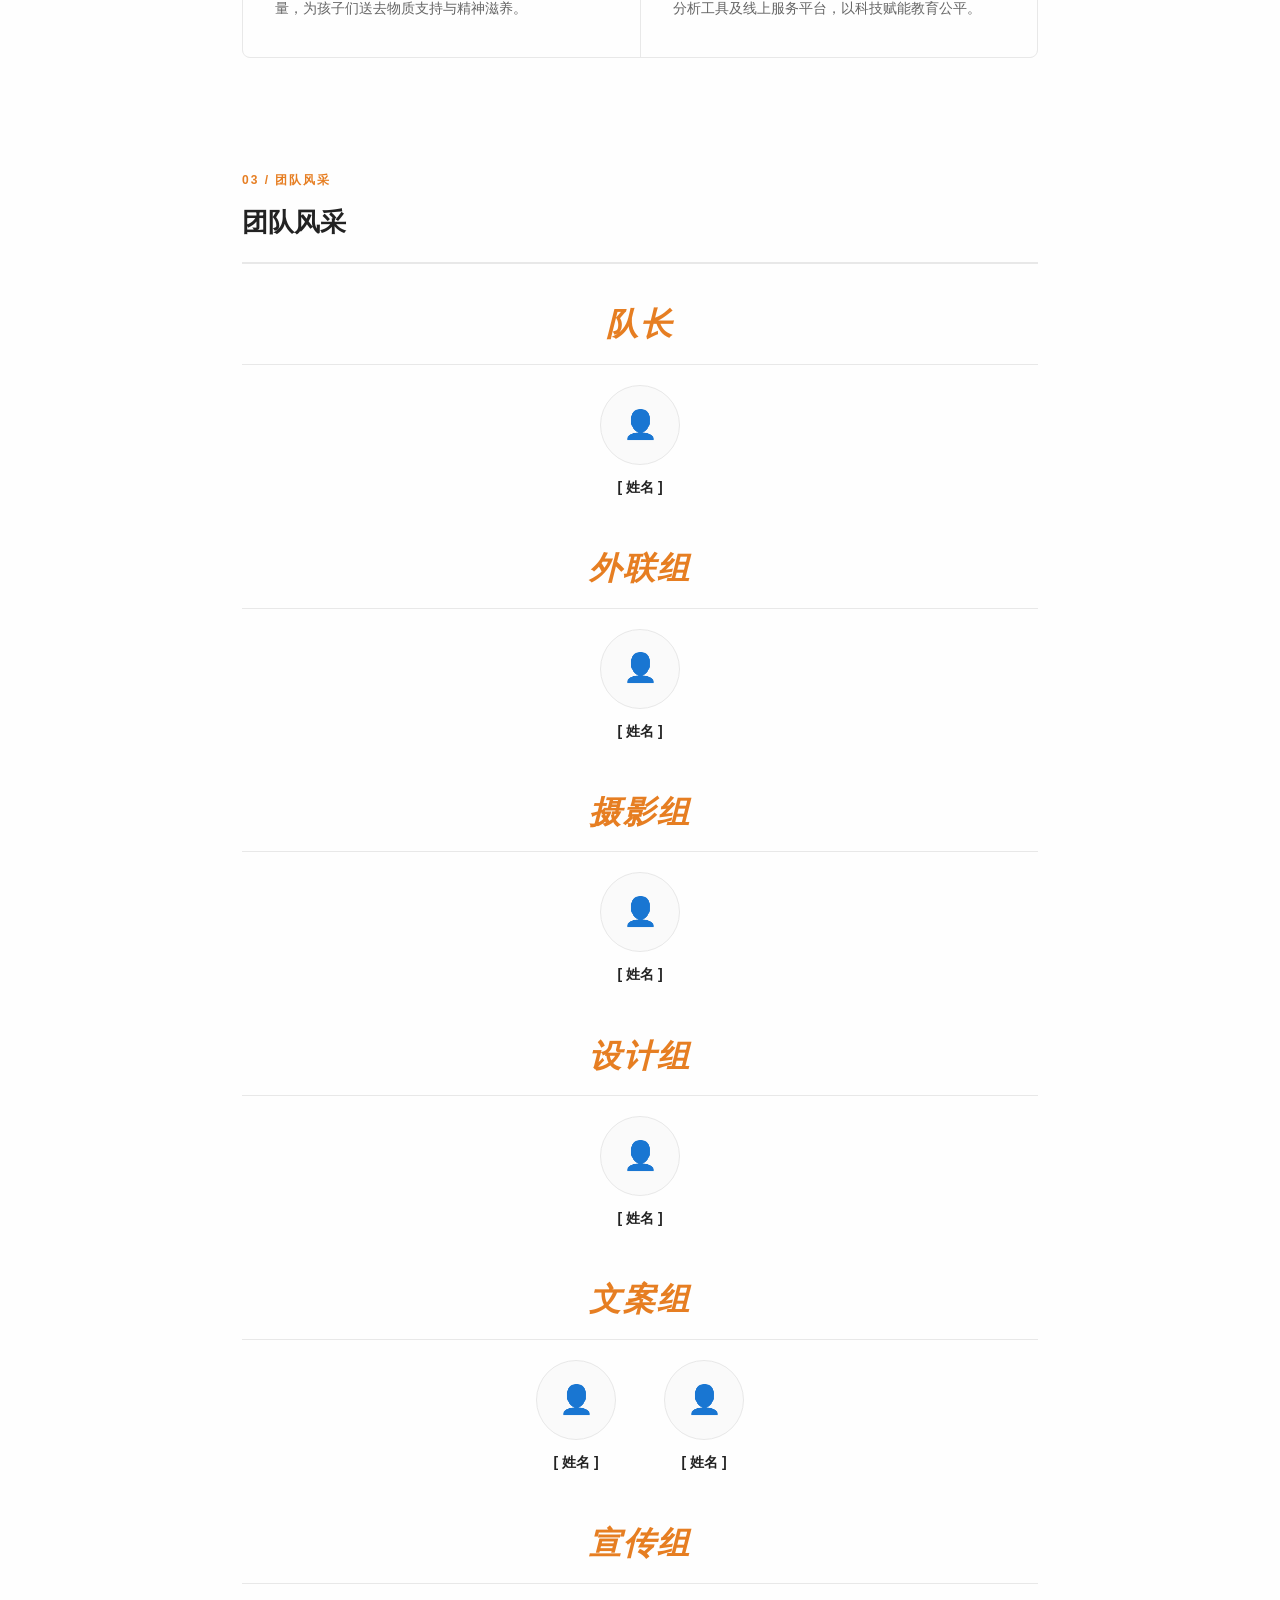
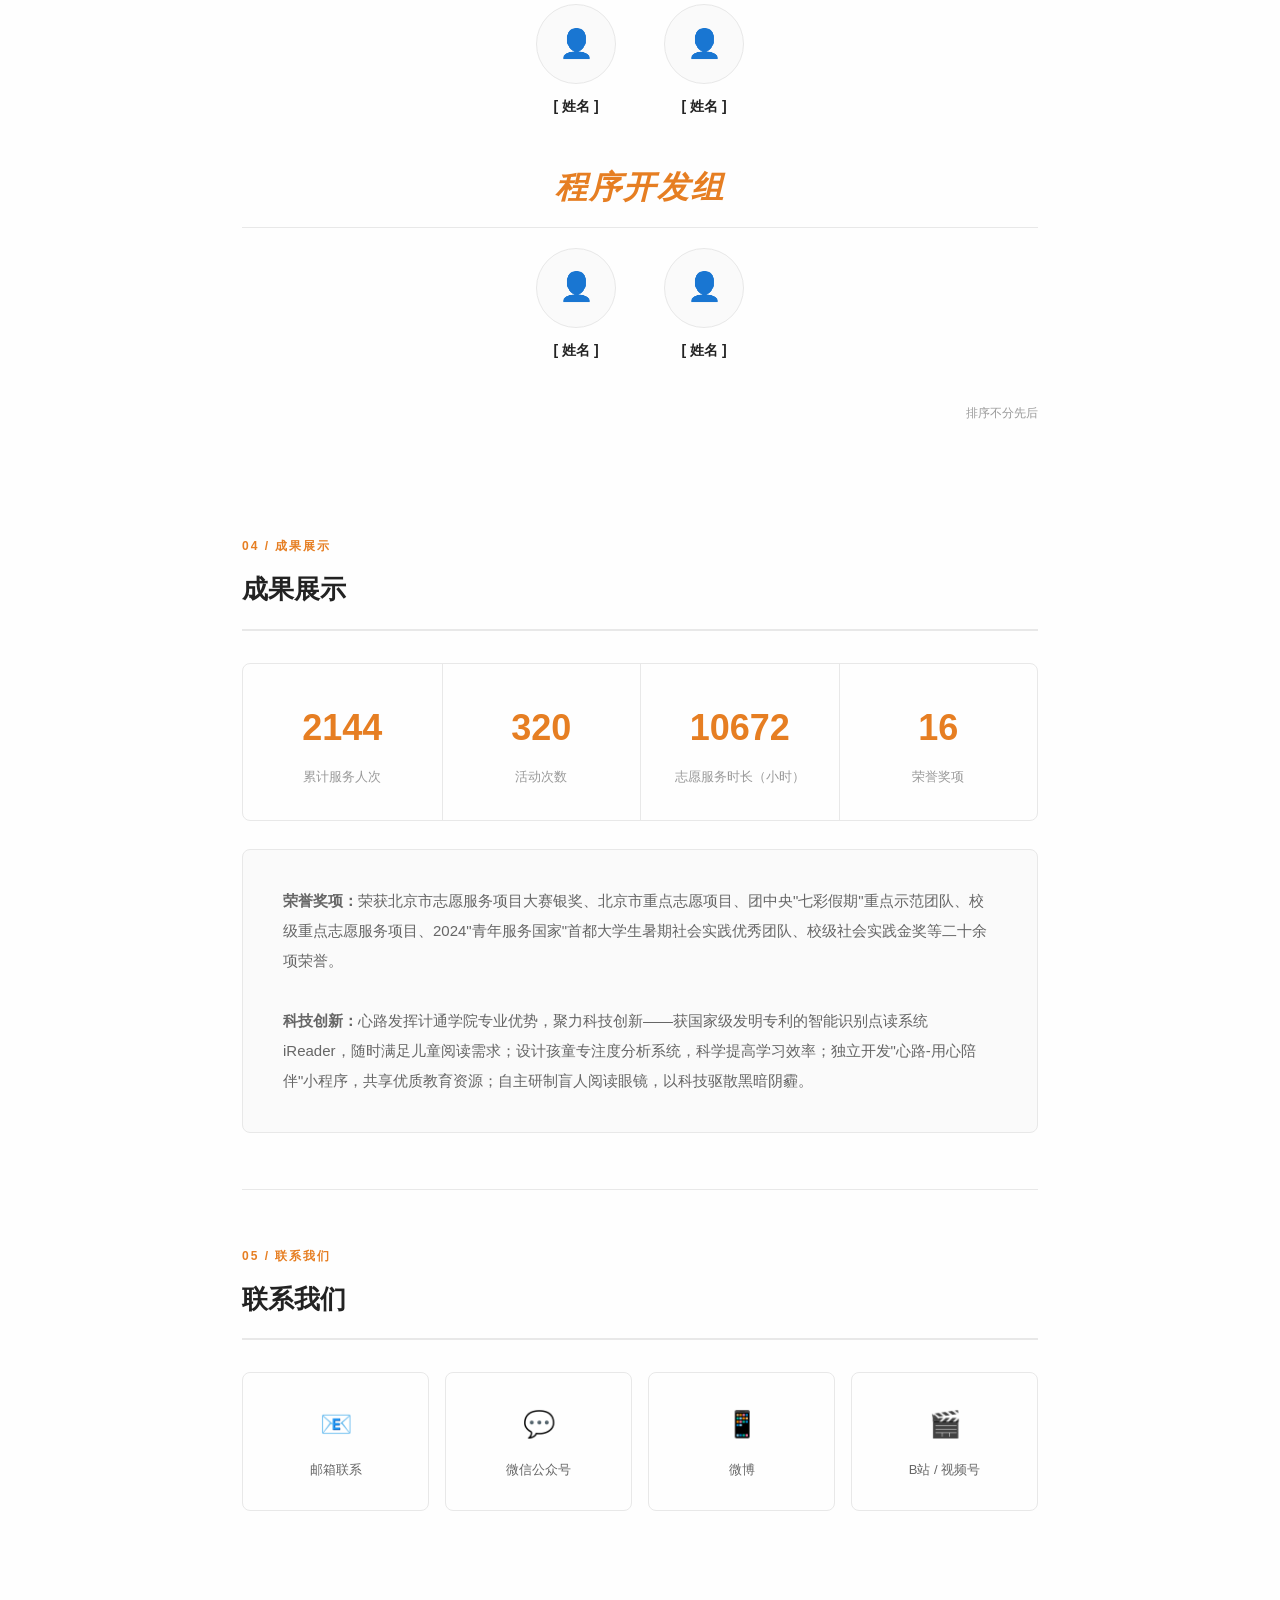
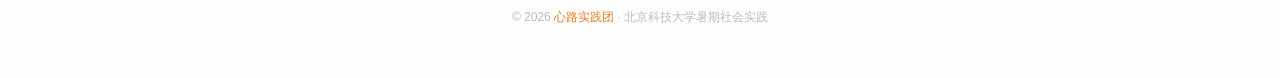
==== commit 07e90acf: "Fix: center-align team department names and member cards" ====
--- a/index.html
+++ b/index.html
@@ -158,13 +158,14 @@
     padding-bottom: 10px;
     border-bottom: 1px solid var(--border);
     letter-spacing: 2px;
+    text-align: center;
   }
 
   .team-dept .dept-members {
     display: flex;
     gap: 28px;
     flex-wrap: wrap;
-    justify-content: flex-start;
+    justify-content: center;
   }
 
   .team-card {
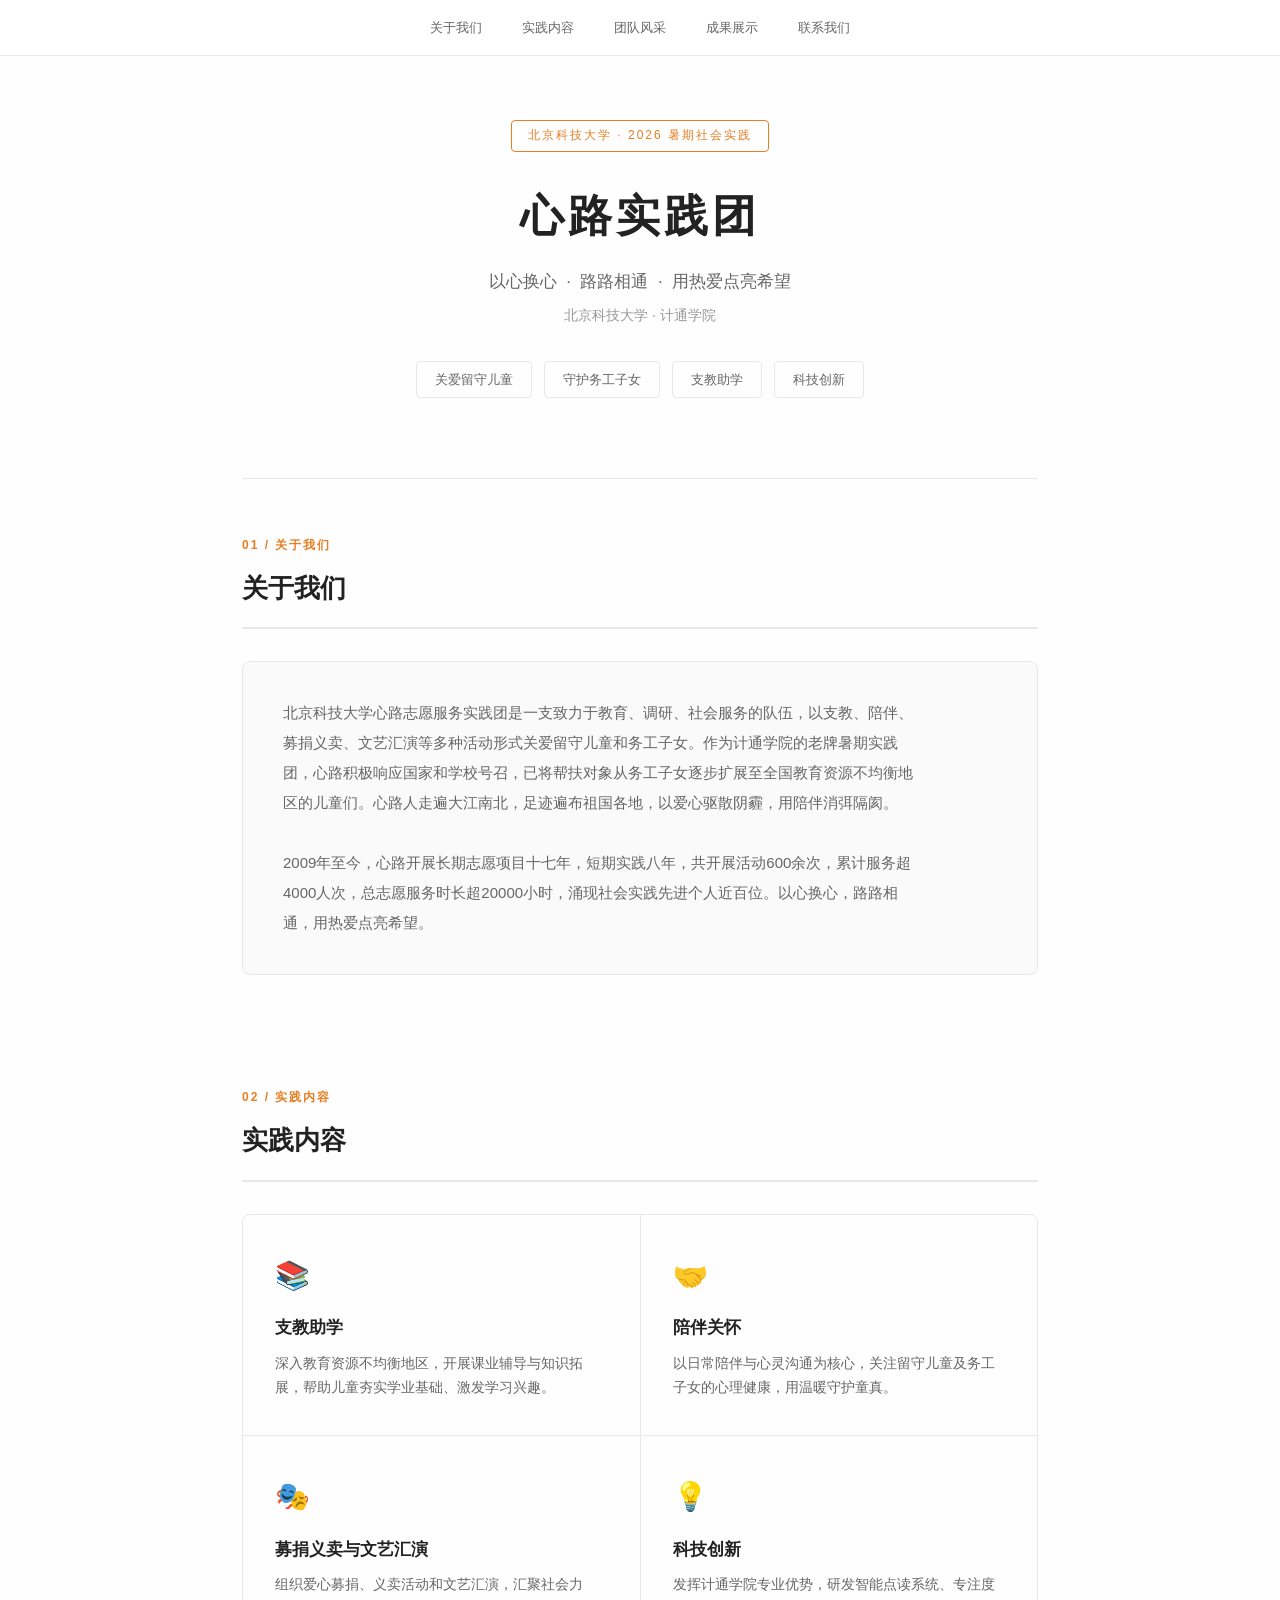
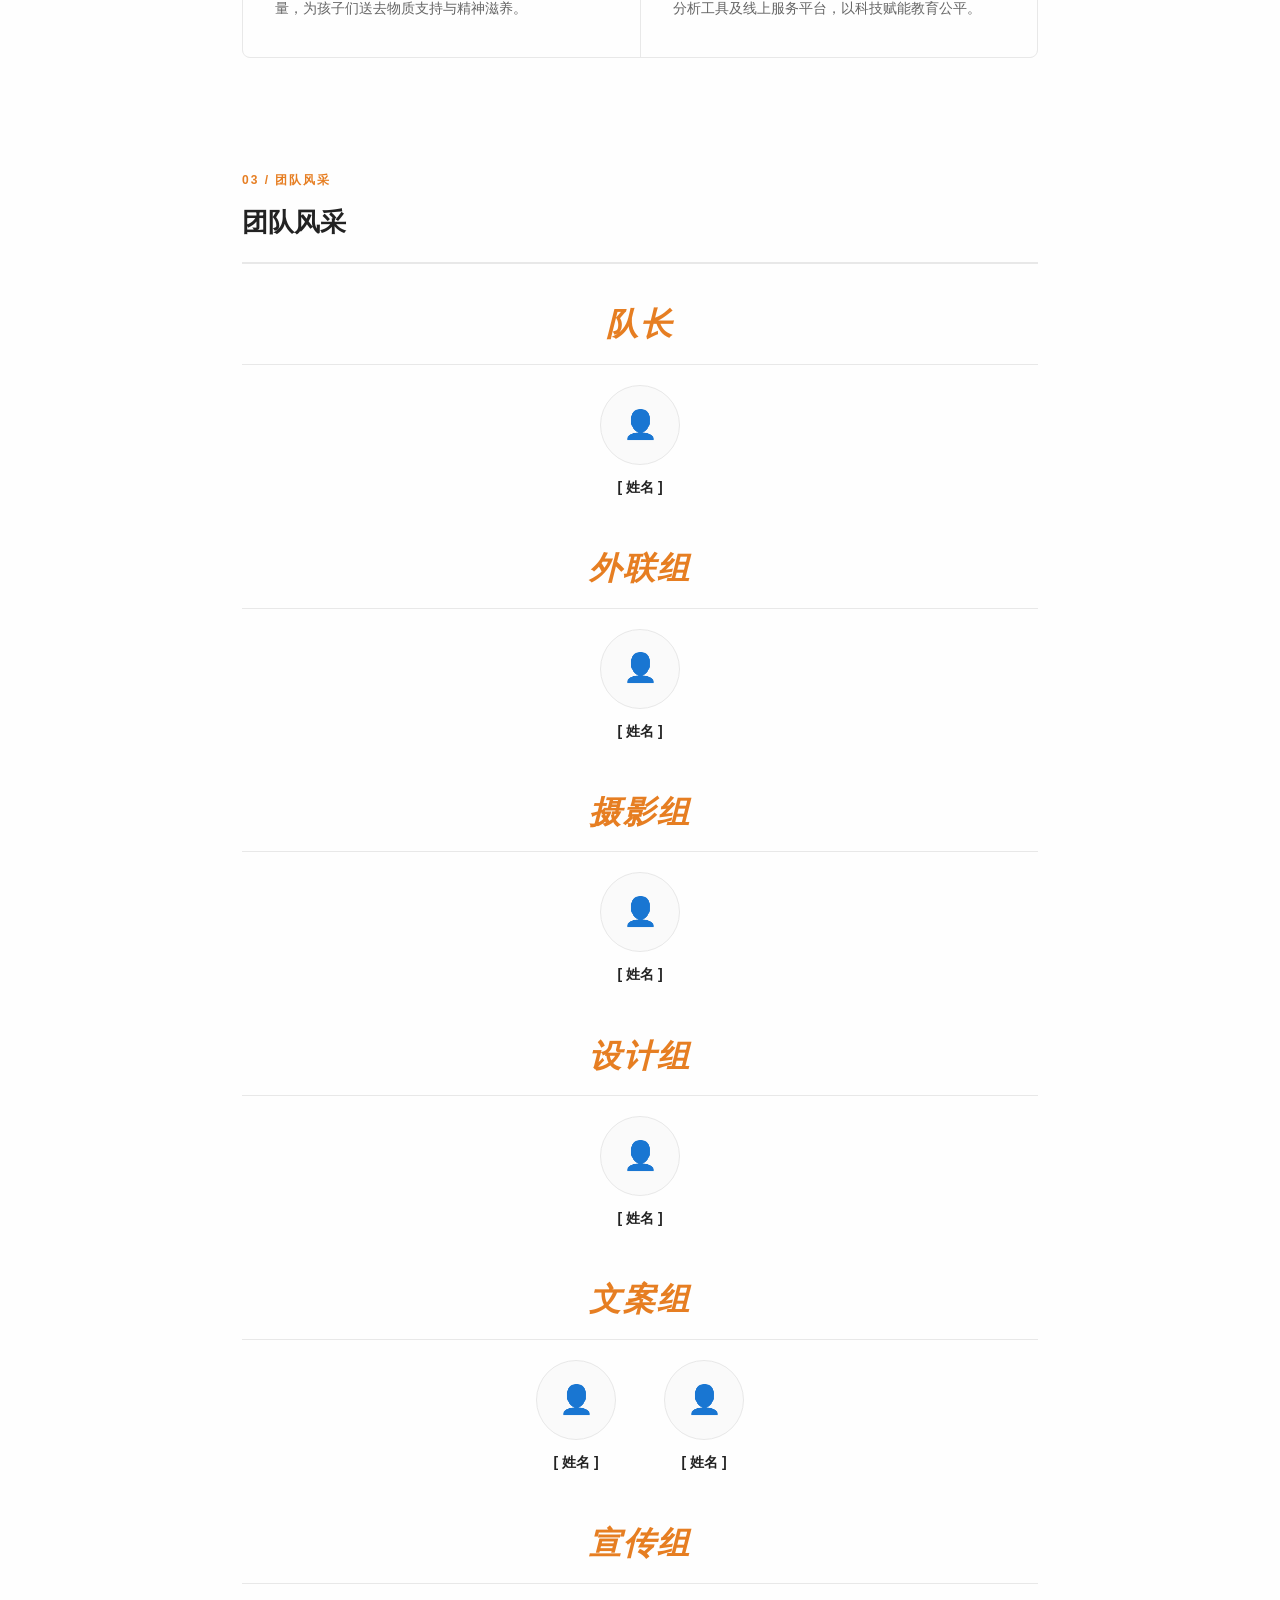
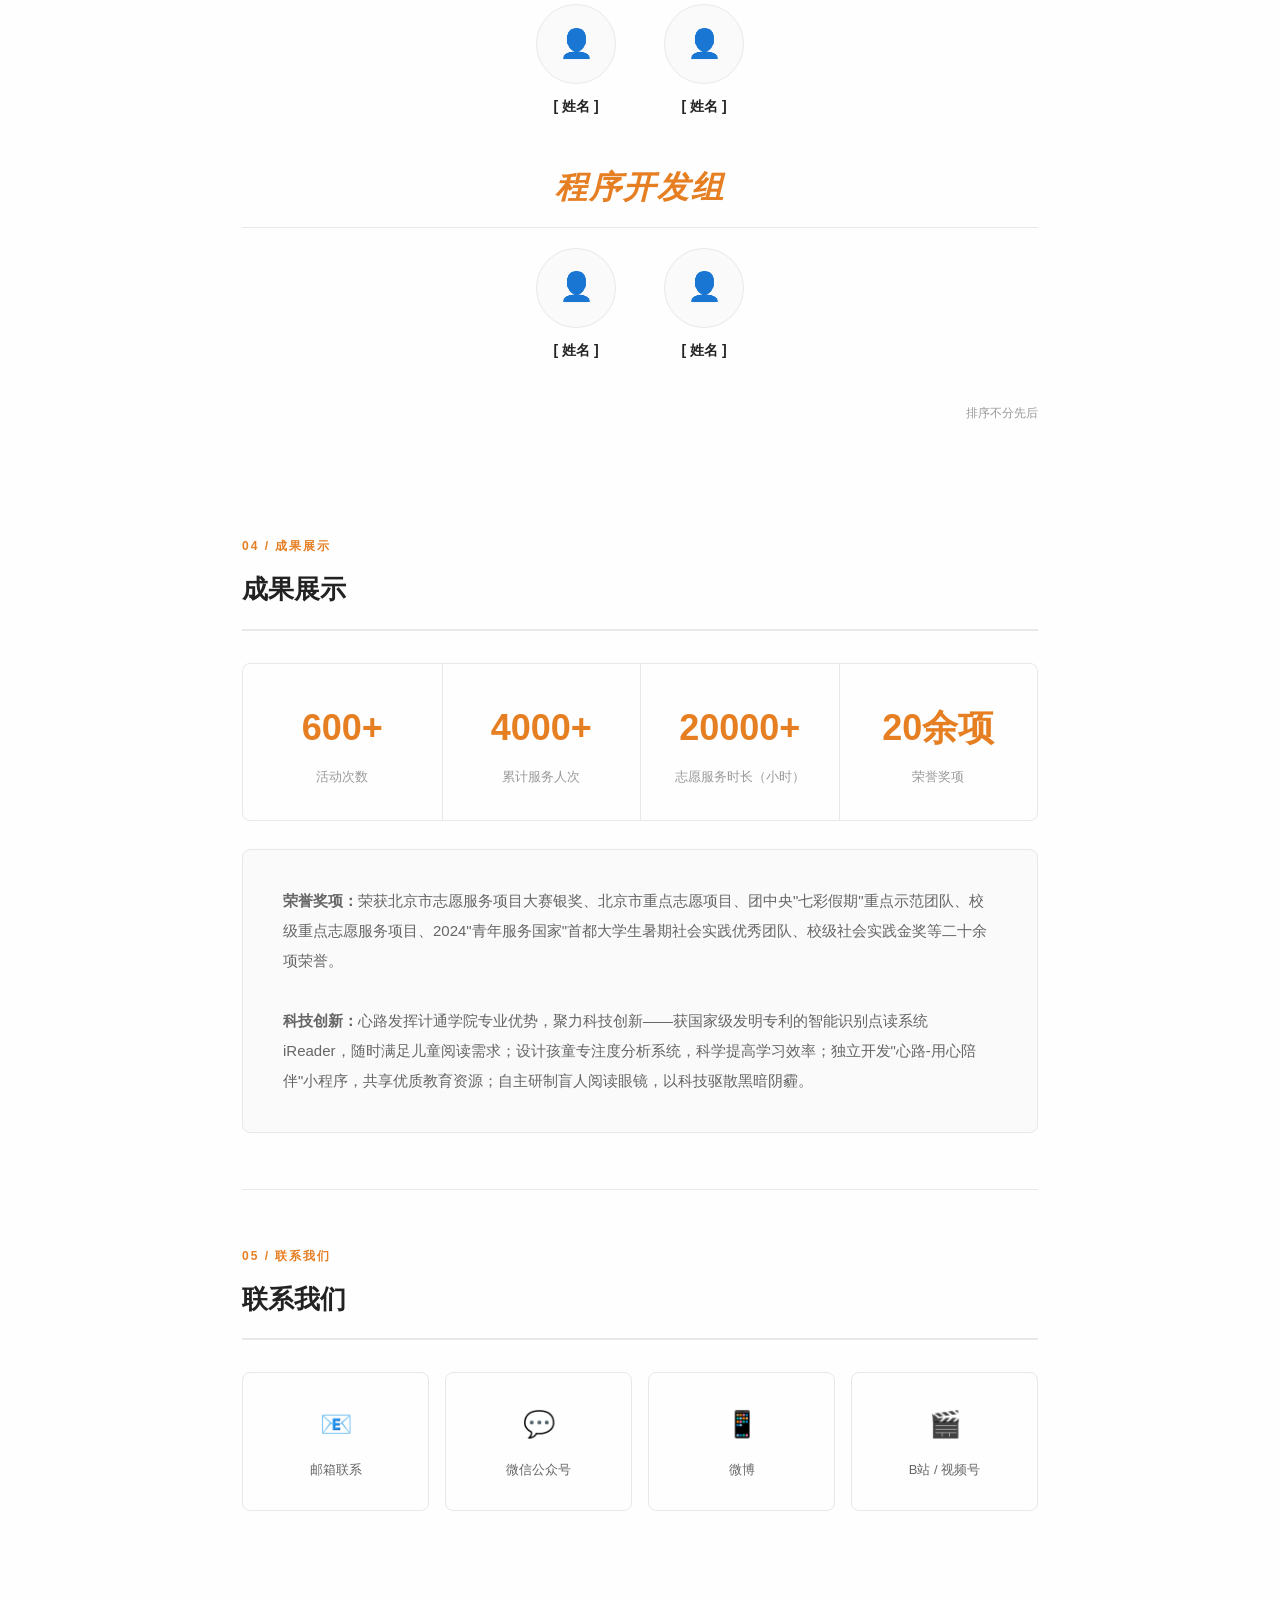
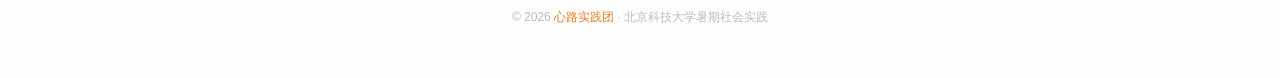
==== commit 9ff1d588: "Fix: display stats as approximate numbers with + suffix, remove counter animation" ====
--- a/index.html
+++ b/index.html
@@ -445,19 +445,19 @@
     <h2 class="section-heading">成果展示</h2>
     <div class="stats">
       <div class="stat">
-        <div class="num counter" data-target="4000">0</div>
+        <div class="num">600+</div>
+        <div class="label">活动次数</div>
+      </div>
+      <div class="stat">
+        <div class="num">4000+</div>
         <div class="label">累计服务人次</div>
       </div>
       <div class="stat">
-        <div class="num counter" data-target="600">0</div>
-        <div class="label">活动次数</div>
+        <div class="num">20000+</div>
+        <div class="label">志愿服务时长（小时）</div>
       </div>
       <div class="stat">
-        <div class="num counter" data-target="20000">0</div>
-        <div class="label">志愿服务时长（小时）</div>
-      </div>
-      <div class="stat">
-        <div class="num counter" data-target="20">0</div>
+        <div class="num">20余项</div>
         <div class="label">荣誉奖项</div>
       </div>
     </div>
@@ -516,30 +516,6 @@
     });
   });
 })();
-
-/* ═══════════════ 计数器动画 ═══════════════ */
-(function() {
-  const obs = new IntersectionObserver(entries => {
-    entries.forEach(e => {
-      if (e.isIntersecting) {
-        e.target.querySelectorAll('.counter').forEach(c => {
-          const t = +c.dataset.target;
-          if (t === 0 || c.dataset.done) return;
-          c.dataset.done = 1;
-          let cur = 0;
-          const step = Math.ceil(t / 30);
-          const iv = setInterval(() => {
-            cur += step;
-            if (cur >= t) { c.textContent = t; clearInterval(iv); }
-            else c.textContent = cur;
-          }, 30);
-        });
-      }
-    });
-  }, { threshold: 0.3 });
-  const sec = document.getElementById('results');
-  if (sec) obs.observe(sec);
-})();
 </script>
 </body>
 </html>
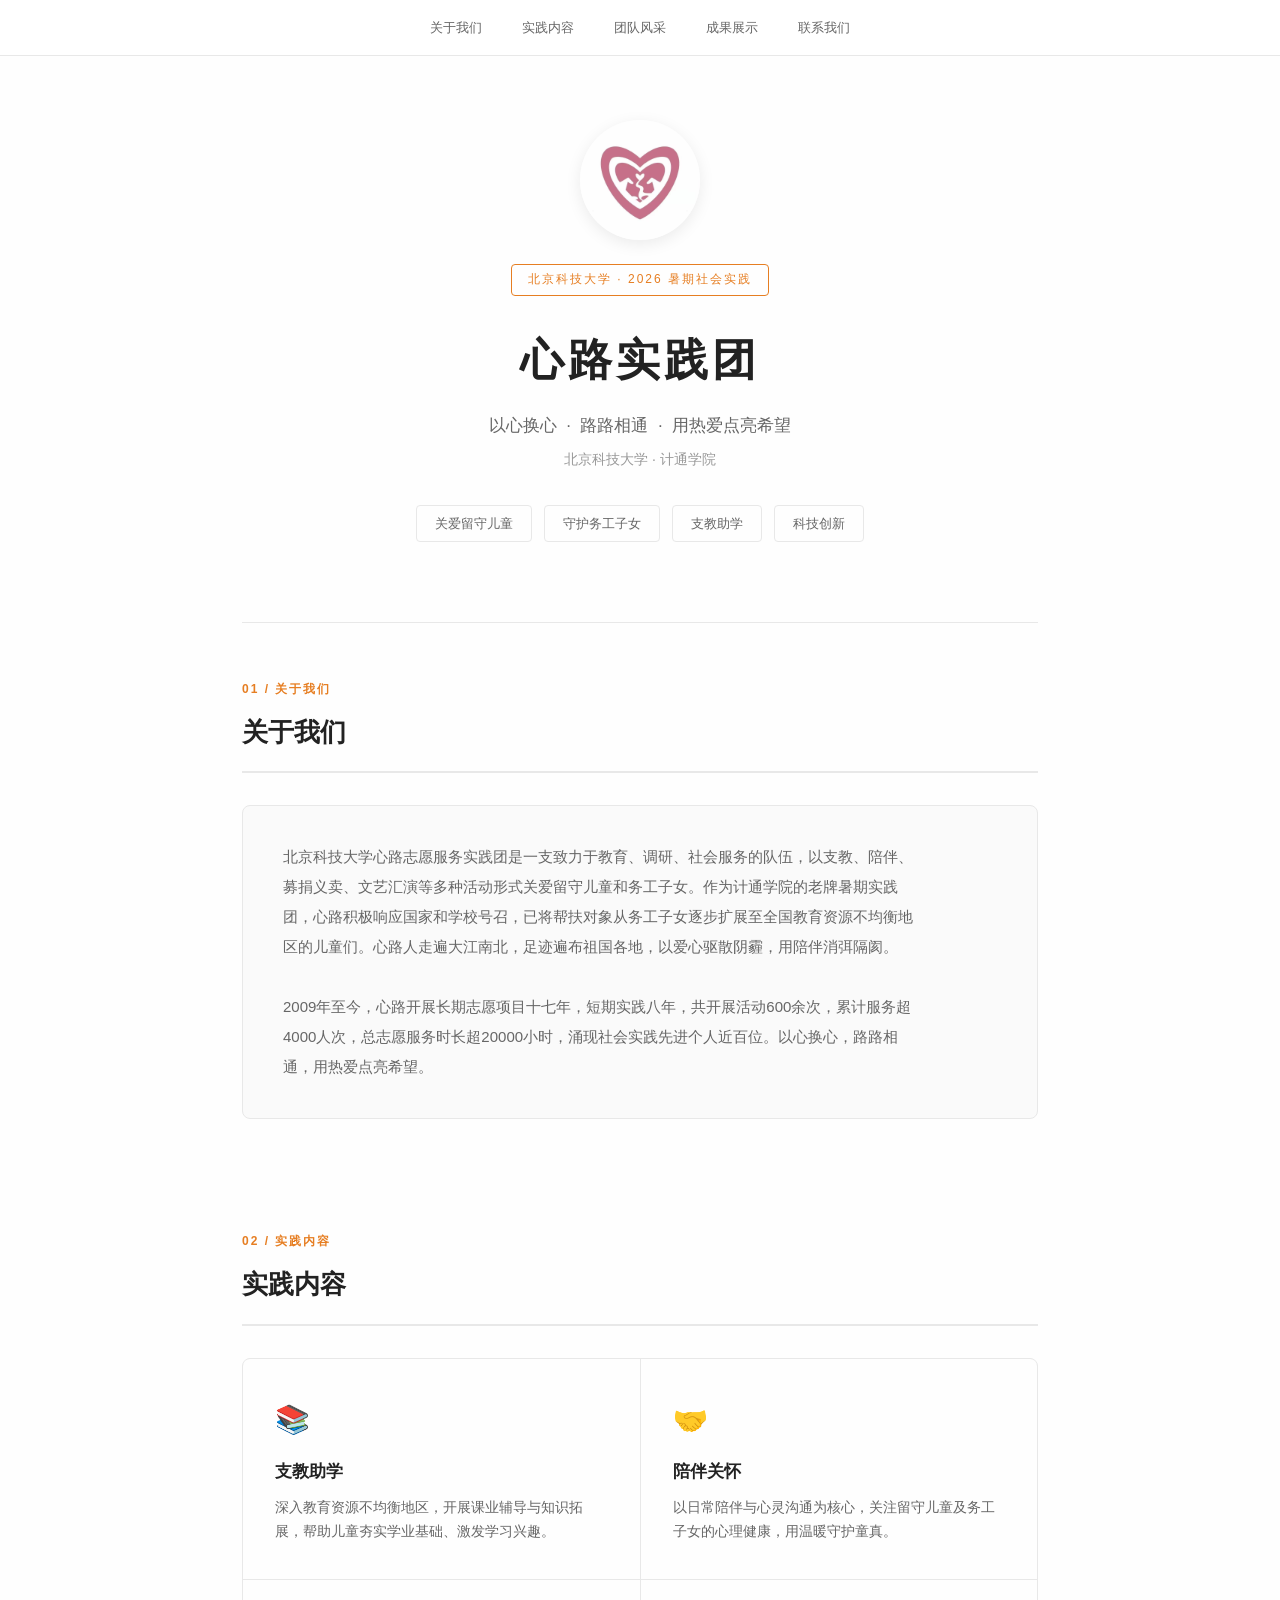
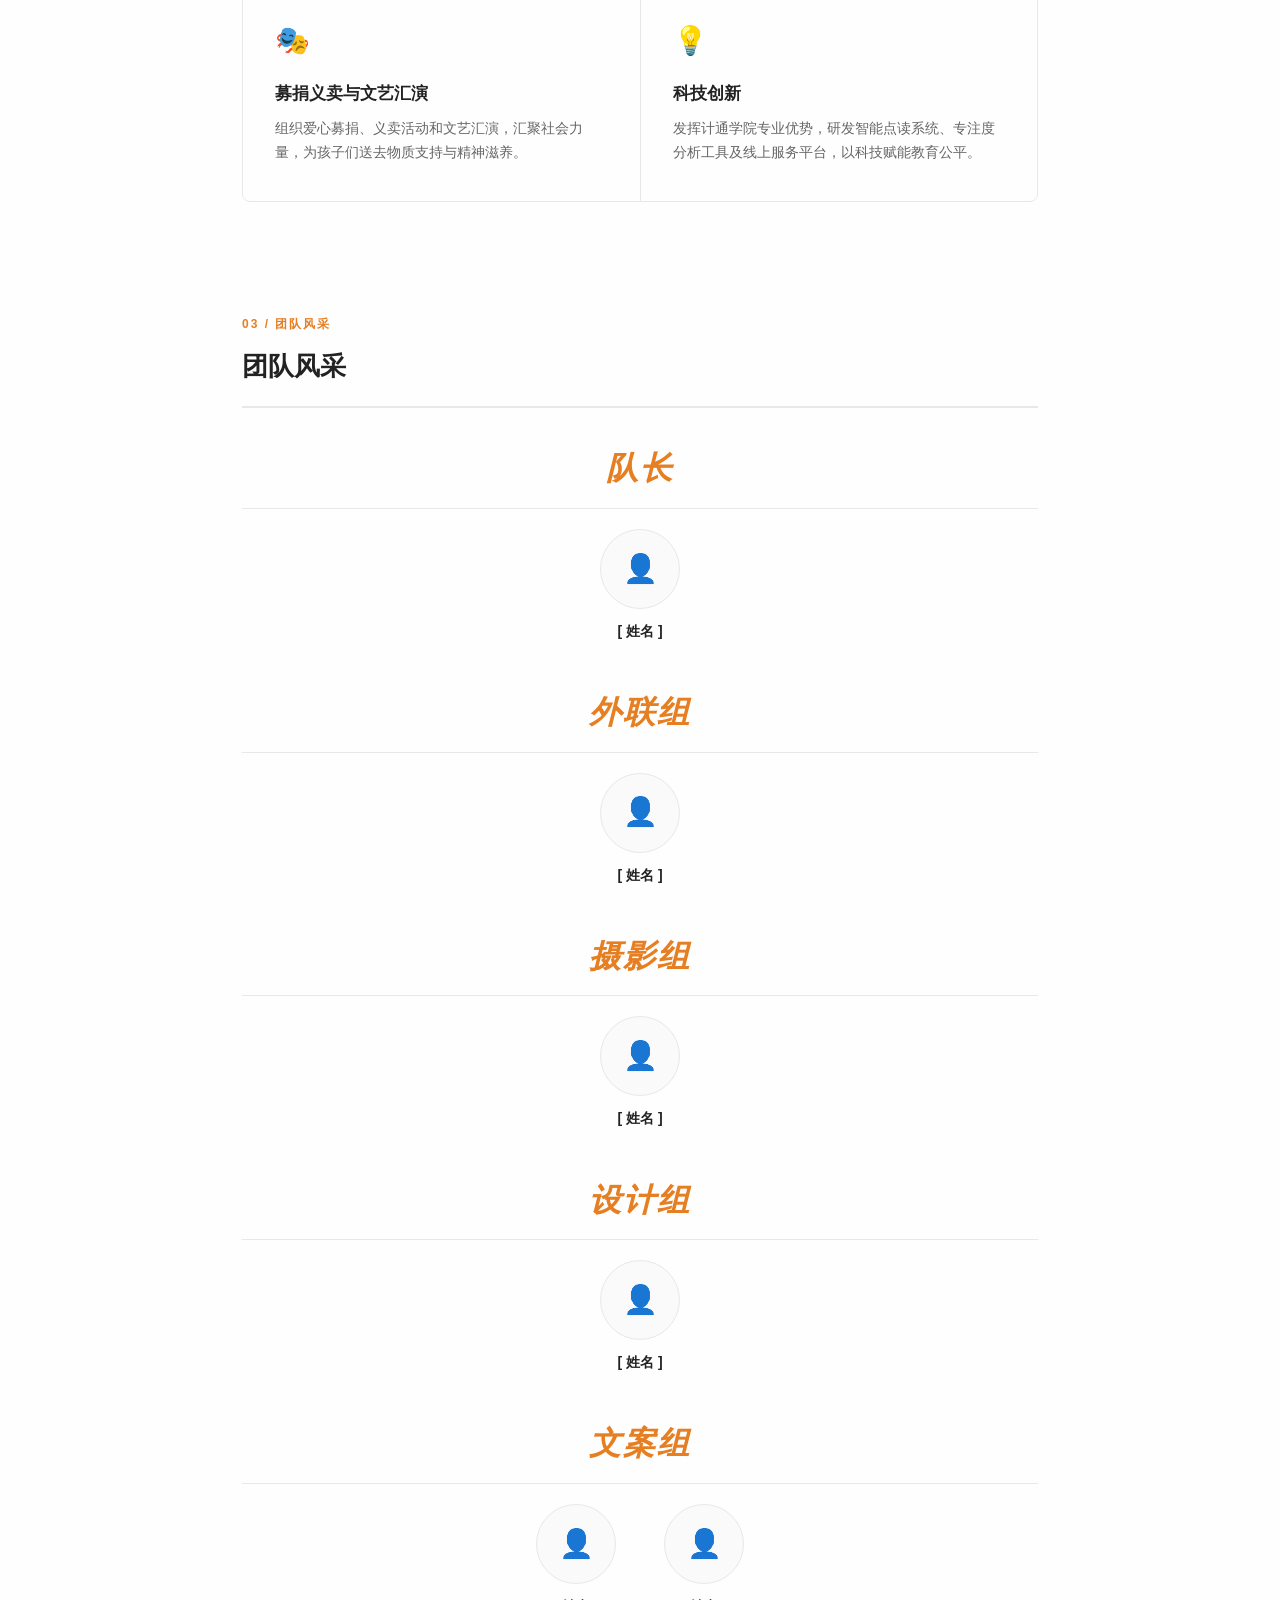
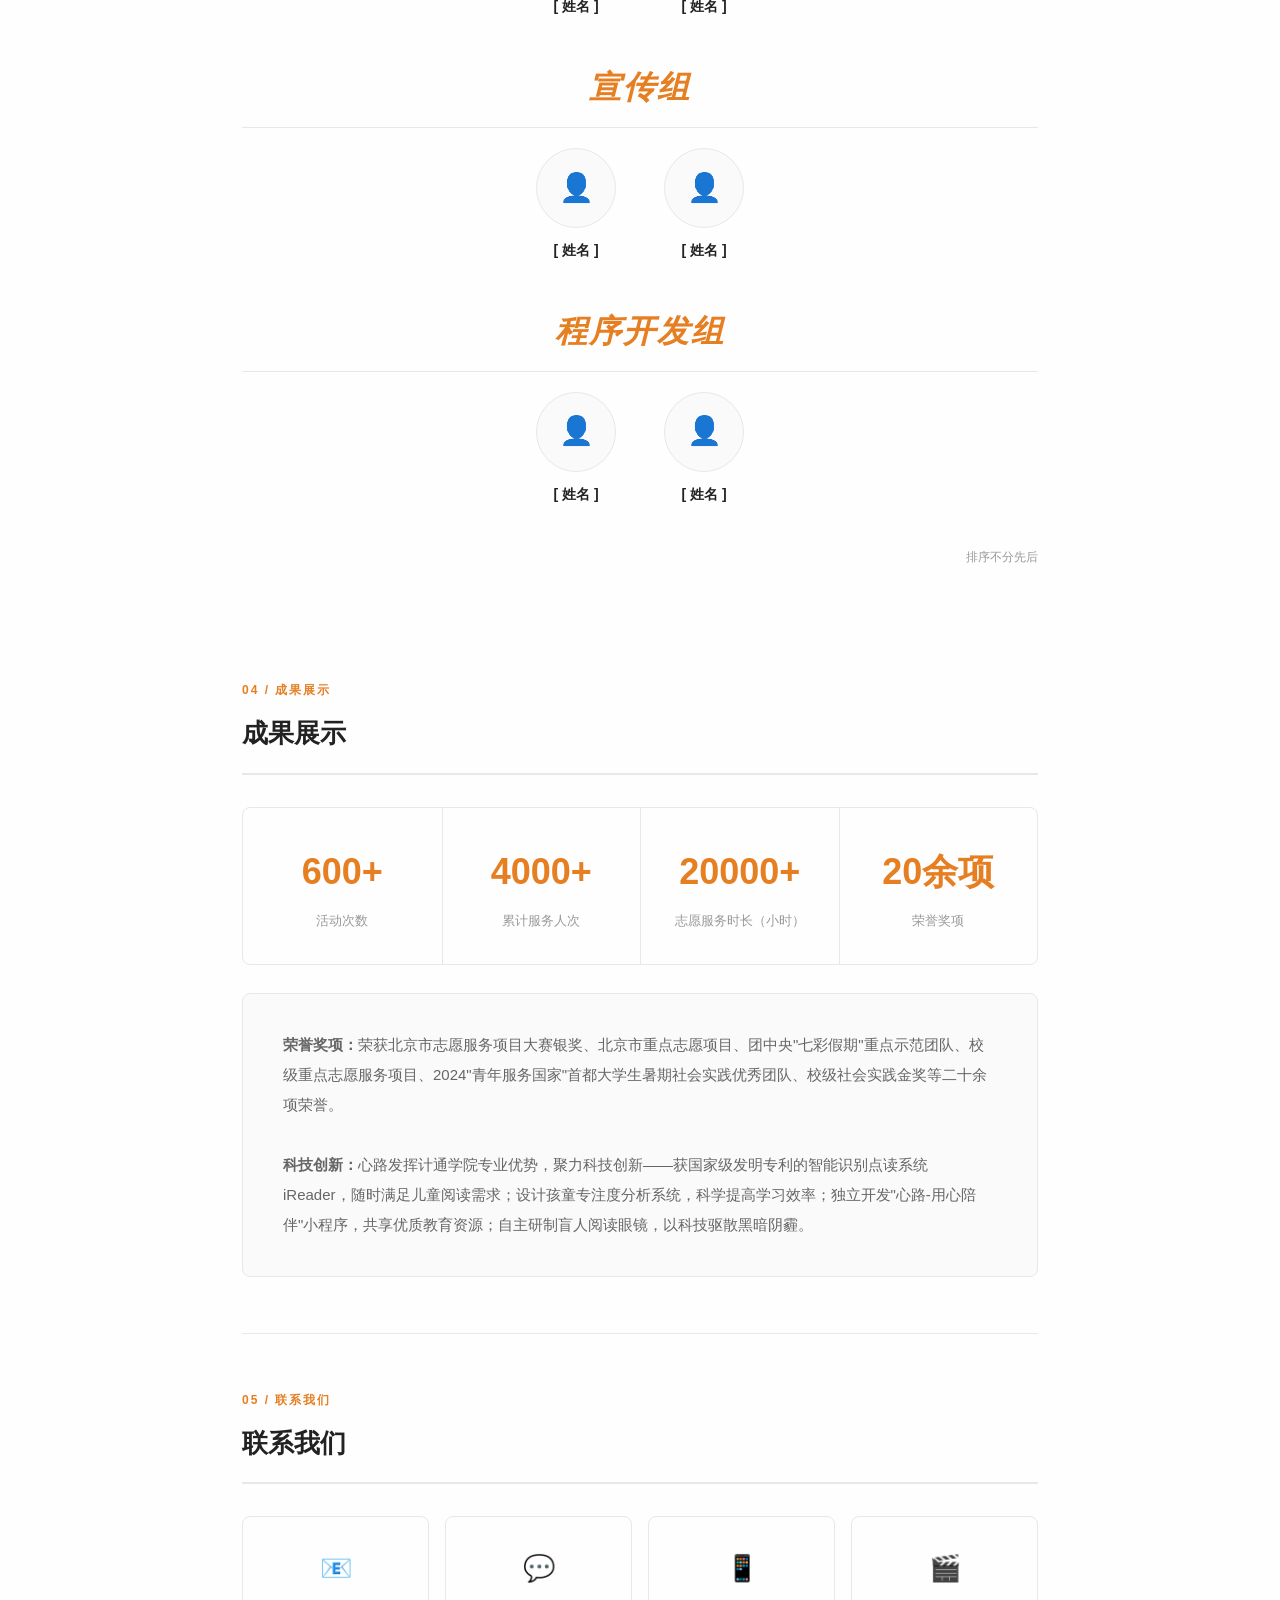
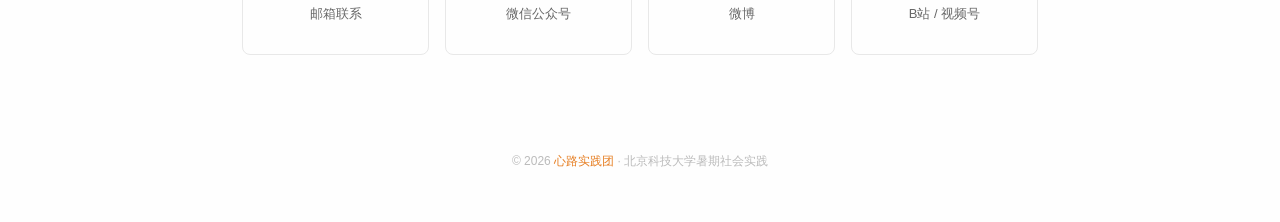
==== commit 6ef67c2a: "Update: add team logo above hero title" ====
--- a/index.html
+++ b/index.html
@@ -55,6 +55,17 @@
   .hero {
     padding: 120px 0 80px;
     text-align: center;
+  }
+
+  .hero .logo {
+    width: 120px; height: 120px;
+    margin: 0 auto 24px;
+    border-radius: 50%;
+    overflow: hidden;
+    box-shadow: 0 4px 16px rgba(0,0,0,0.08);
+  }
+  .hero .logo img {
+    width: 100%; height: 100%; object-fit: cover;
   }
 
   .hero .tag {
@@ -296,6 +307,9 @@
 
   <!-- ═══════════════ Hero ═══════════════ -->
   <header class="hero">
+    <div class="logo">
+      <img src="a31c5354a41a10331754e4fd141b97ff.png" alt="心路实践团团徽">
+    </div>
     <div class="tag">北京科技大学 · 2026 暑期社会实践</div>
     <h1>心路实践团</h1>
     <p class="slogan">以心换心 &nbsp;·&nbsp; 路路相通 &nbsp;·&nbsp; 用热爱点亮希望</p>
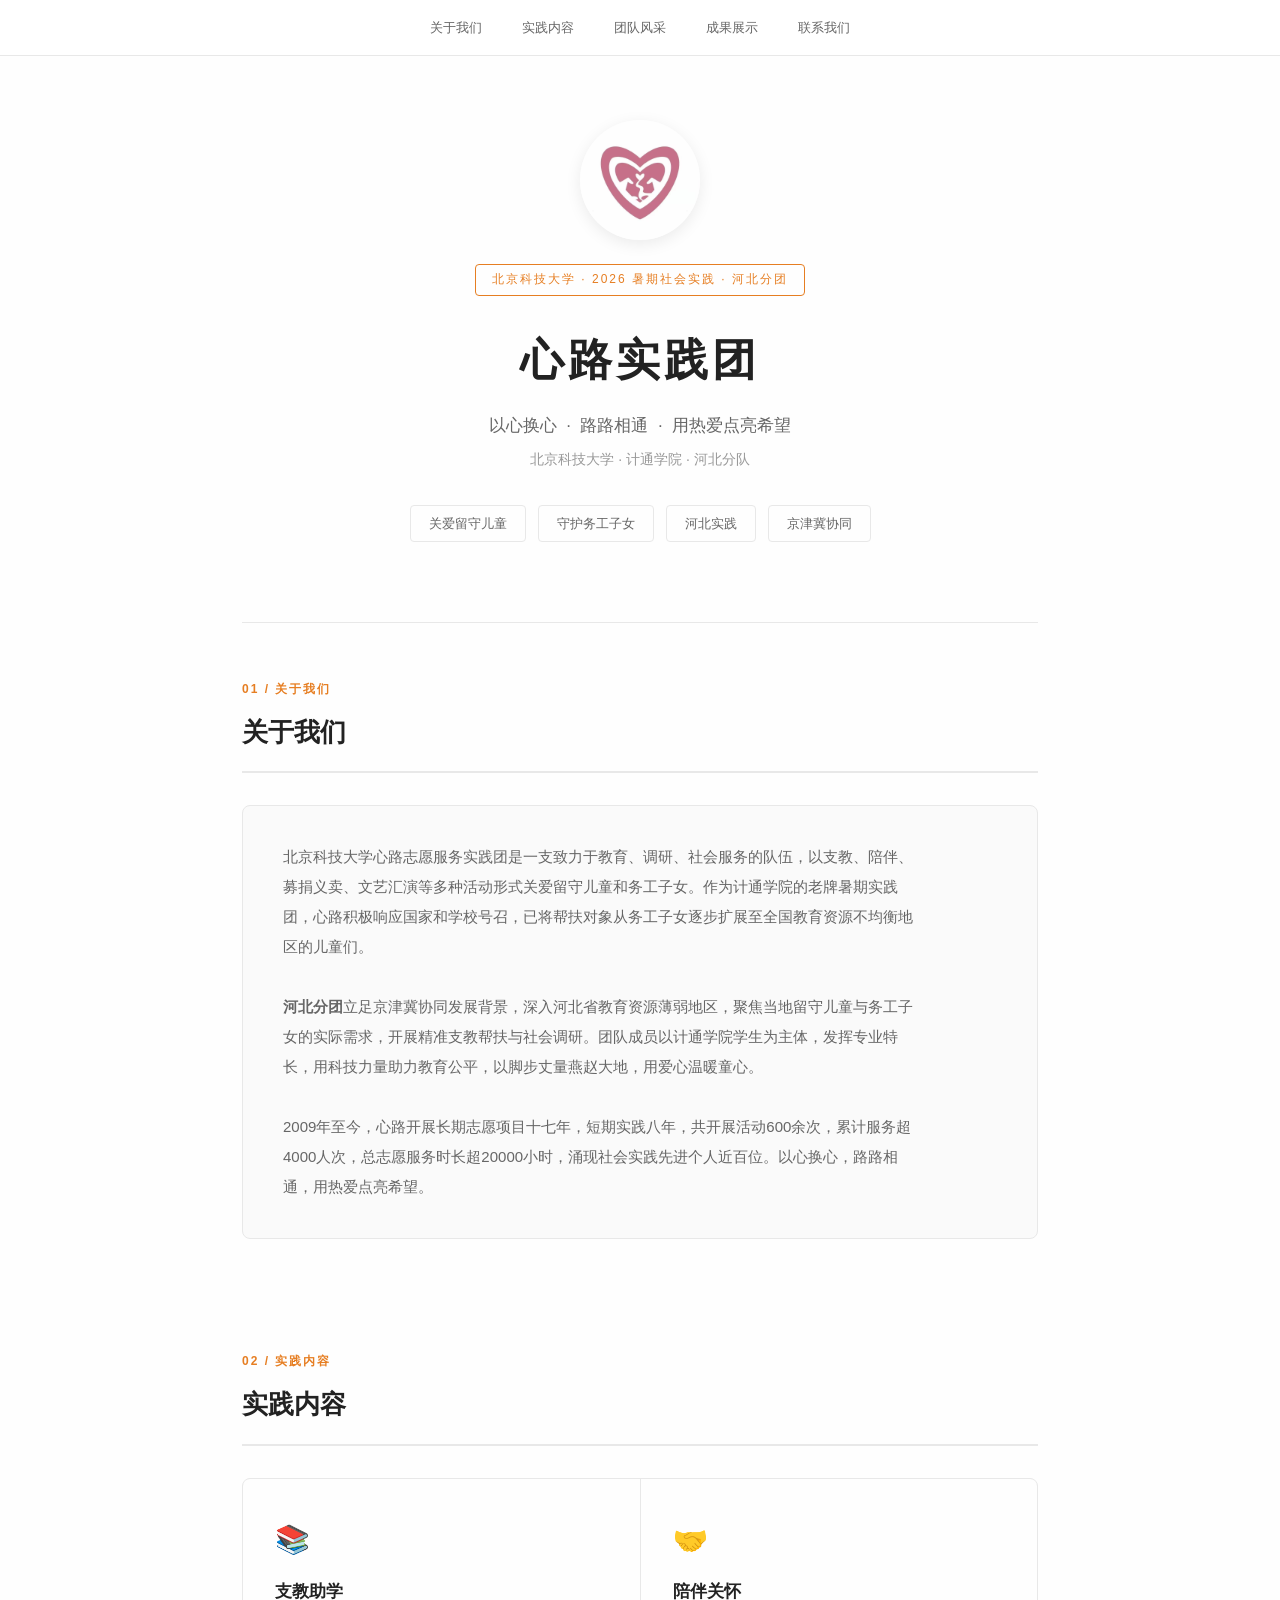
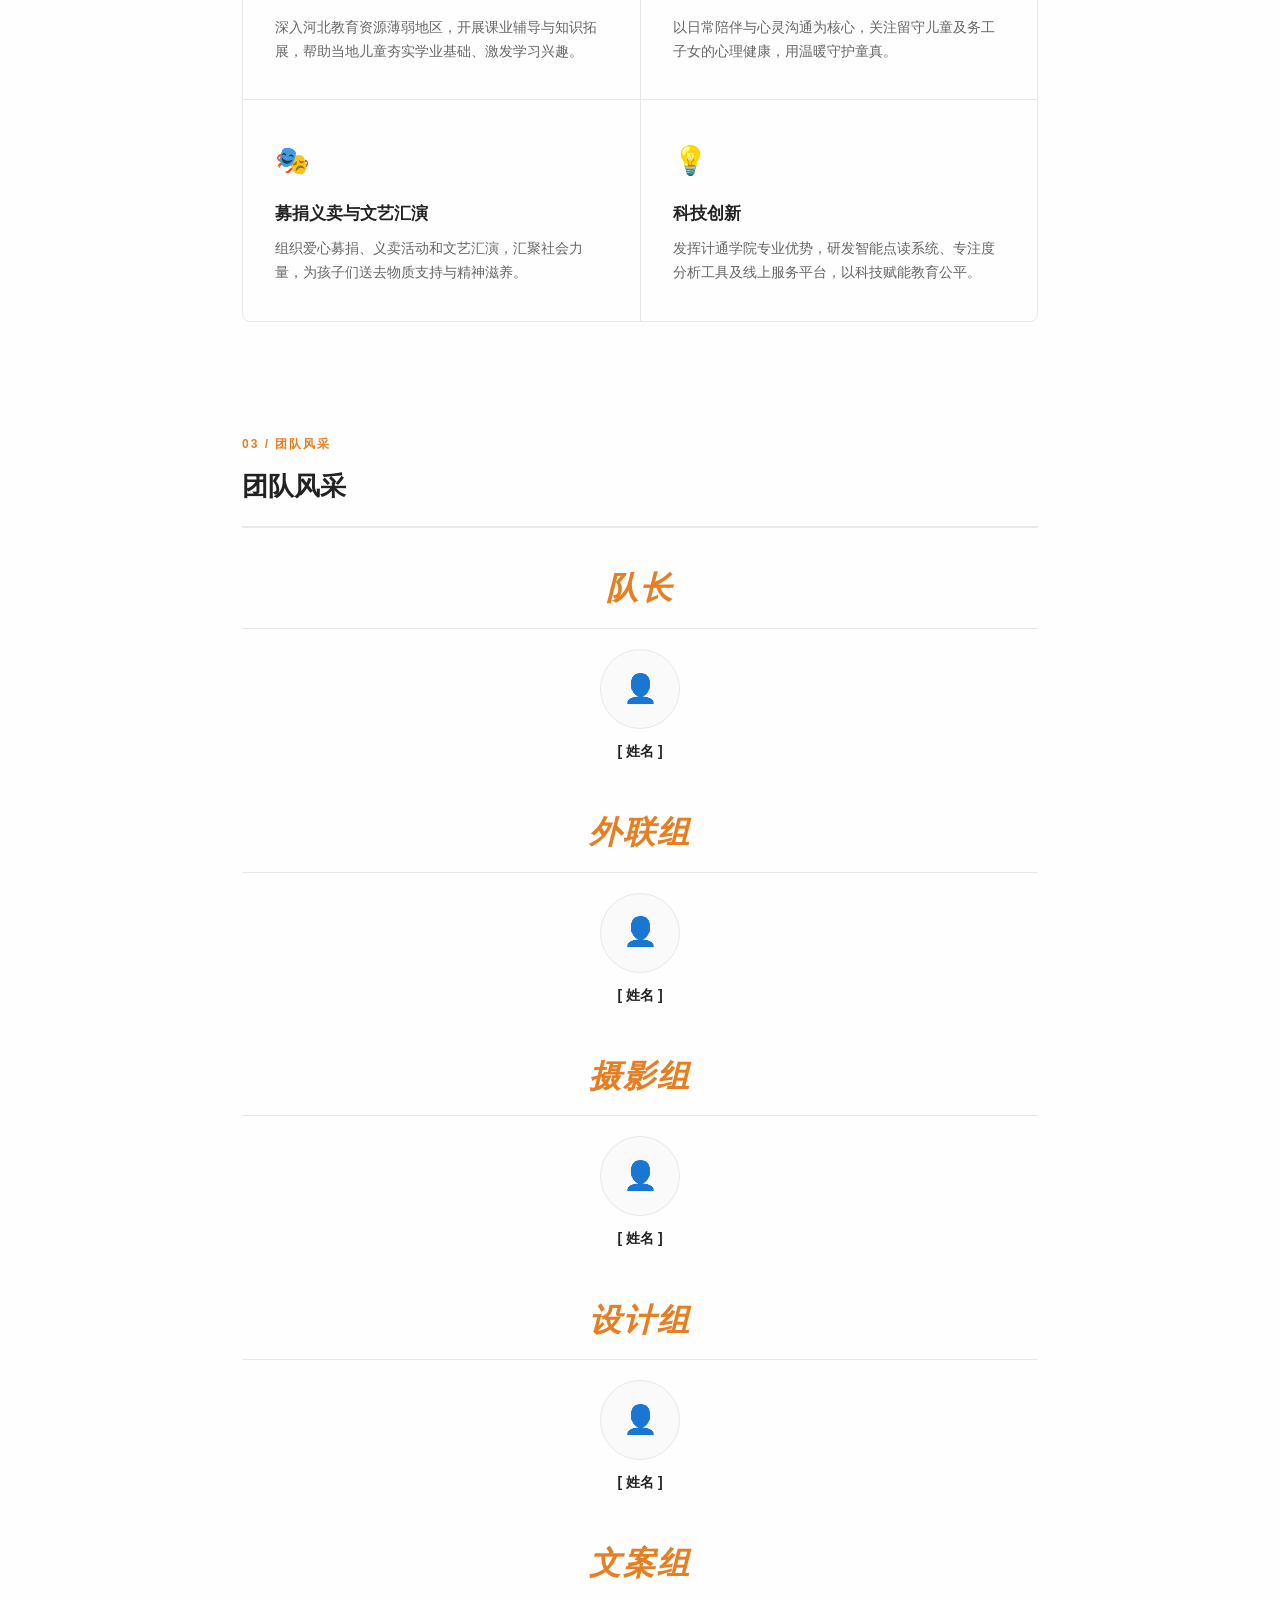
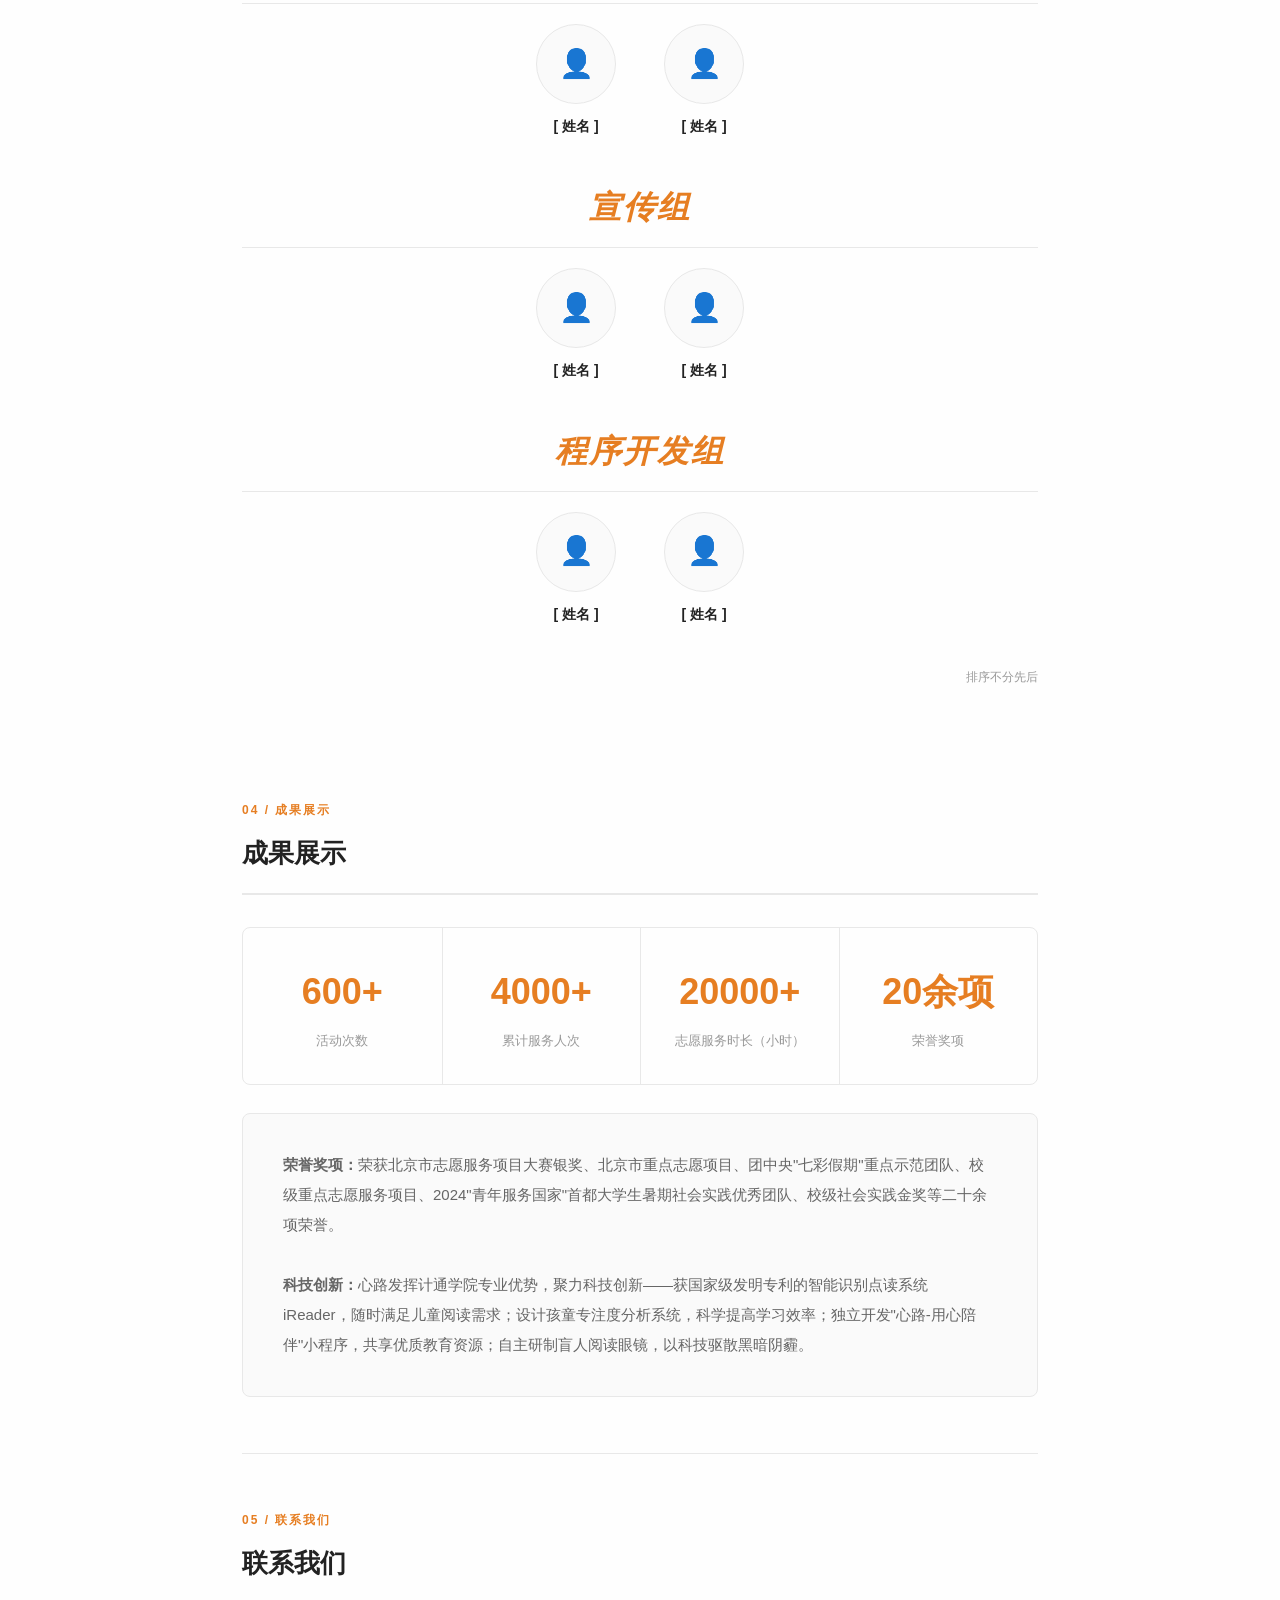
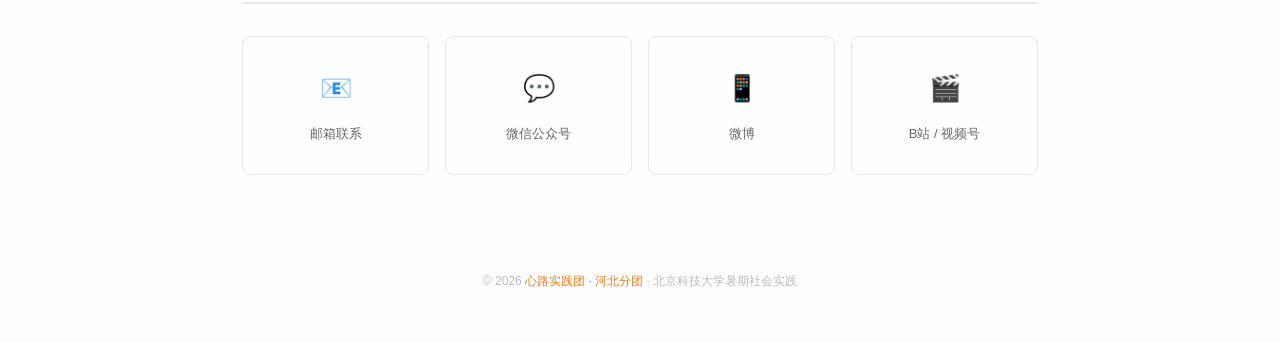
==== commit 9156ab37: "Update: adapt page content for Hebei regional branch" ====
--- a/index.html
+++ b/index.html
@@ -3,7 +3,7 @@
 <head>
 <meta charset="UTF-8">
 <meta name="viewport" content="width=device-width, initial-scale=1.0">
-<title>心路实践团 | 北京科技大学2026暑期社会实践</title>
+<title>心路实践团 · 河北分团 | 北京科技大学2026暑期社会实践</title>
 <style>
   *, *::before, *::after { box-sizing: border-box; margin: 0; padding: 0; }
 
@@ -310,15 +310,15 @@
     <div class="logo">
       <img src="a31c5354a41a10331754e4fd141b97ff.png" alt="心路实践团团徽">
     </div>
-    <div class="tag">北京科技大学 · 2026 暑期社会实践</div>
+    <div class="tag">北京科技大学 · 2026 暑期社会实践 · 河北分团</div>
     <h1>心路实践团</h1>
     <p class="slogan">以心换心 &nbsp;·&nbsp; 路路相通 &nbsp;·&nbsp; 用热爱点亮希望</p>
-    <p class="school">北京科技大学 · 计通学院</p>
+    <p class="school">北京科技大学 · 计通学院 · 河北分队</p>
     <div class="keywords">
       <span>关爱留守儿童</span>
       <span>守护务工子女</span>
-      <span>支教助学</span>
-      <span>科技创新</span>
+      <span>河北实践</span>
+      <span>京津冀协同</span>
     </div>
   </header>
 
@@ -330,7 +330,8 @@
     <h2 class="section-heading">关于我们</h2>
     <div class="about-card">
       <p>
-        北京科技大学心路志愿服务实践团是一支致力于教育、调研、社会服务的队伍，以支教、陪伴、募捐义卖、文艺汇演等多种活动形式关爱留守儿童和务工子女。作为计通学院的老牌暑期实践团，心路积极响应国家和学校号召，已将帮扶对象从务工子女逐步扩展至全国教育资源不均衡地区的儿童们。心路人走遍大江南北，足迹遍布祖国各地，以爱心驱散阴霾，用陪伴消弭隔阂。<br><br>
+        北京科技大学心路志愿服务实践团是一支致力于教育、调研、社会服务的队伍，以支教、陪伴、募捐义卖、文艺汇演等多种活动形式关爱留守儿童和务工子女。作为计通学院的老牌暑期实践团，心路积极响应国家和学校号召，已将帮扶对象从务工子女逐步扩展至全国教育资源不均衡地区的儿童们。<br><br>
+        <strong>河北分团</strong>立足京津冀协同发展背景，深入河北省教育资源薄弱地区，聚焦当地留守儿童与务工子女的实际需求，开展精准支教帮扶与社会调研。团队成员以计通学院学生为主体，发挥专业特长，用科技力量助力教育公平，以脚步丈量燕赵大地，用爱心温暖童心。<br><br>
         2009年至今，心路开展长期志愿项目十七年，短期实践八年，共开展活动600余次，累计服务超4000人次，总志愿服务时长超20000小时，涌现社会实践先进个人近百位。以心换心，路路相通，用热爱点亮希望。
       </p>
     </div>
@@ -344,7 +345,7 @@
       <div class="content-item">
         <div class="c-icon">📚</div>
         <div class="c-title">支教助学</div>
-        <div class="c-desc">深入教育资源不均衡地区，开展课业辅导与知识拓展，帮助儿童夯实学业基础、激发学习兴趣。</div>
+        <div class="c-desc">深入河北教育资源薄弱地区，开展课业辅导与知识拓展，帮助当地儿童夯实学业基础、激发学习兴趣。</div>
       </div>
       <div class="content-item">
         <div class="c-icon">🤝</div>
@@ -510,7 +511,7 @@
   </section>
 
   <footer>
-    <p>© 2026 <span>心路实践团</span> · 北京科技大学暑期社会实践</p>
+    <p>© 2026 <span>心路实践团 · 河北分团</span> · 北京科技大学暑期社会实践</p>
   </footer>
 
 </div>
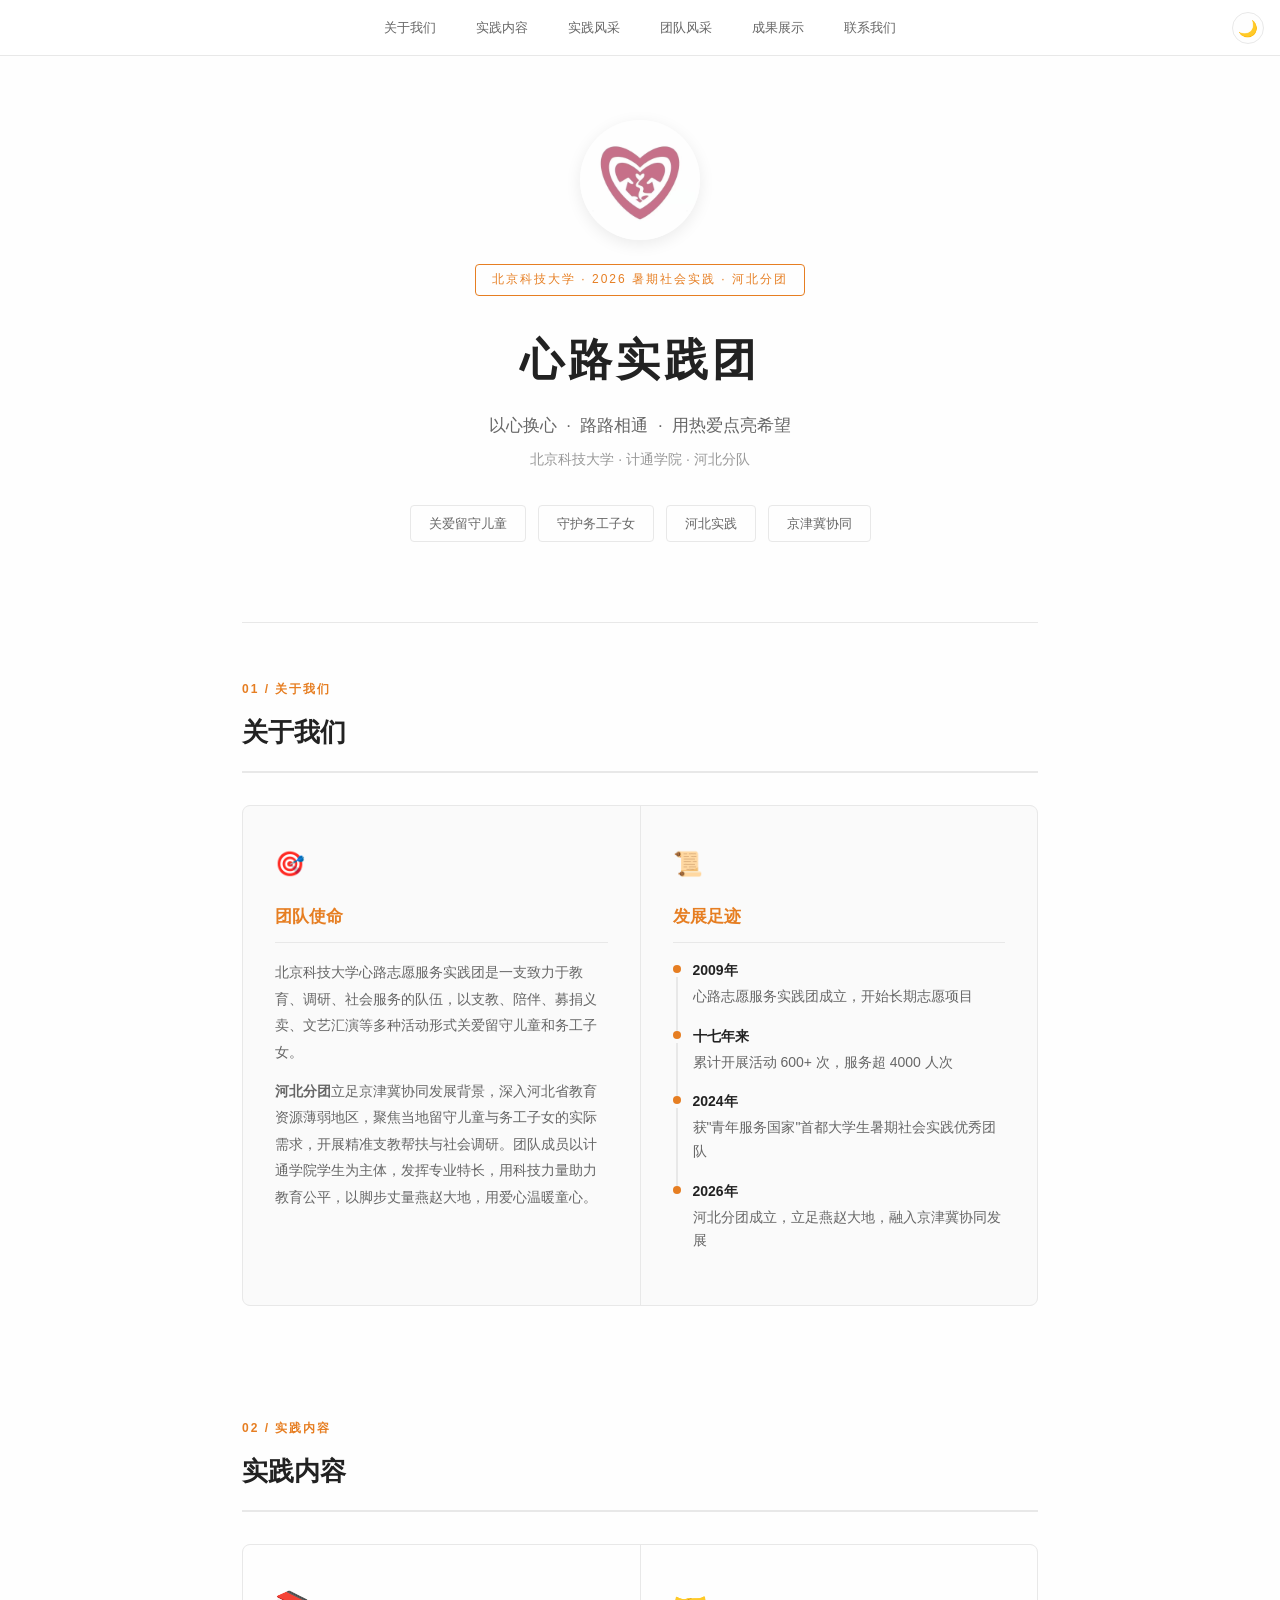
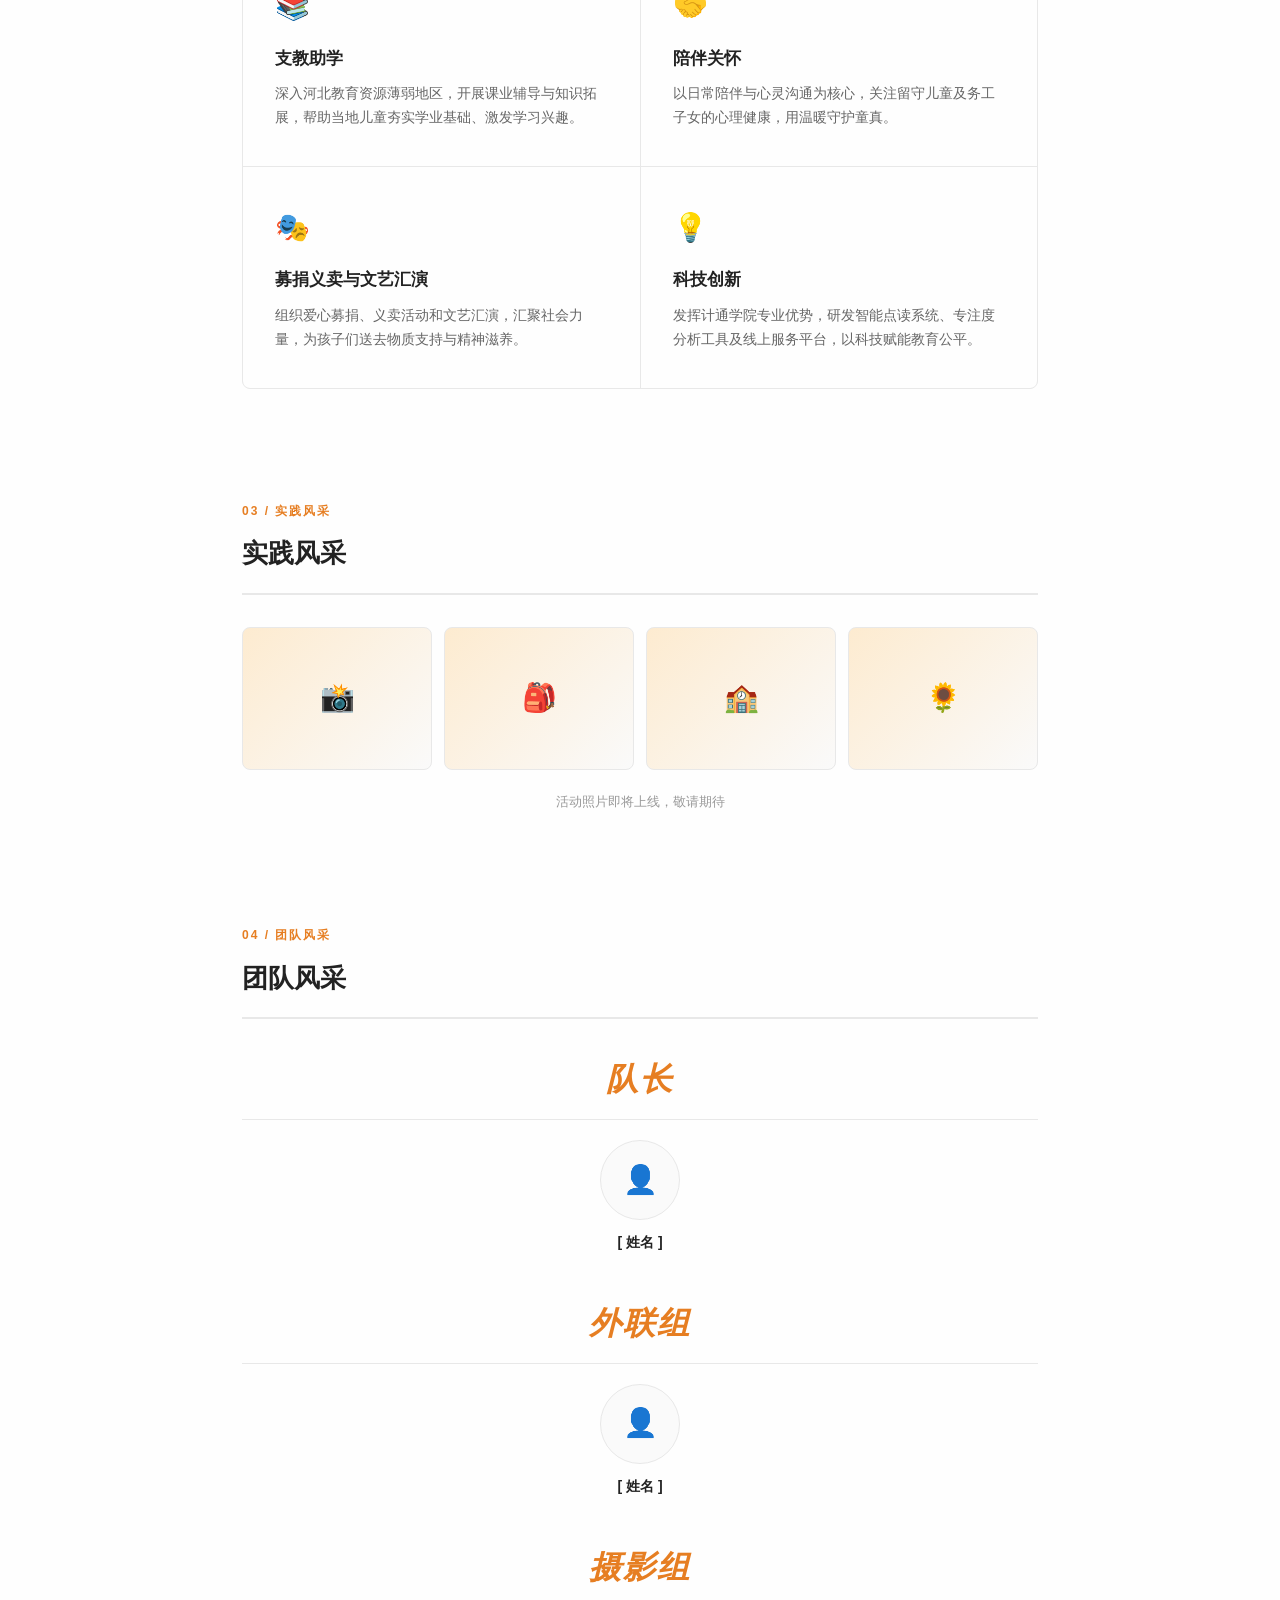
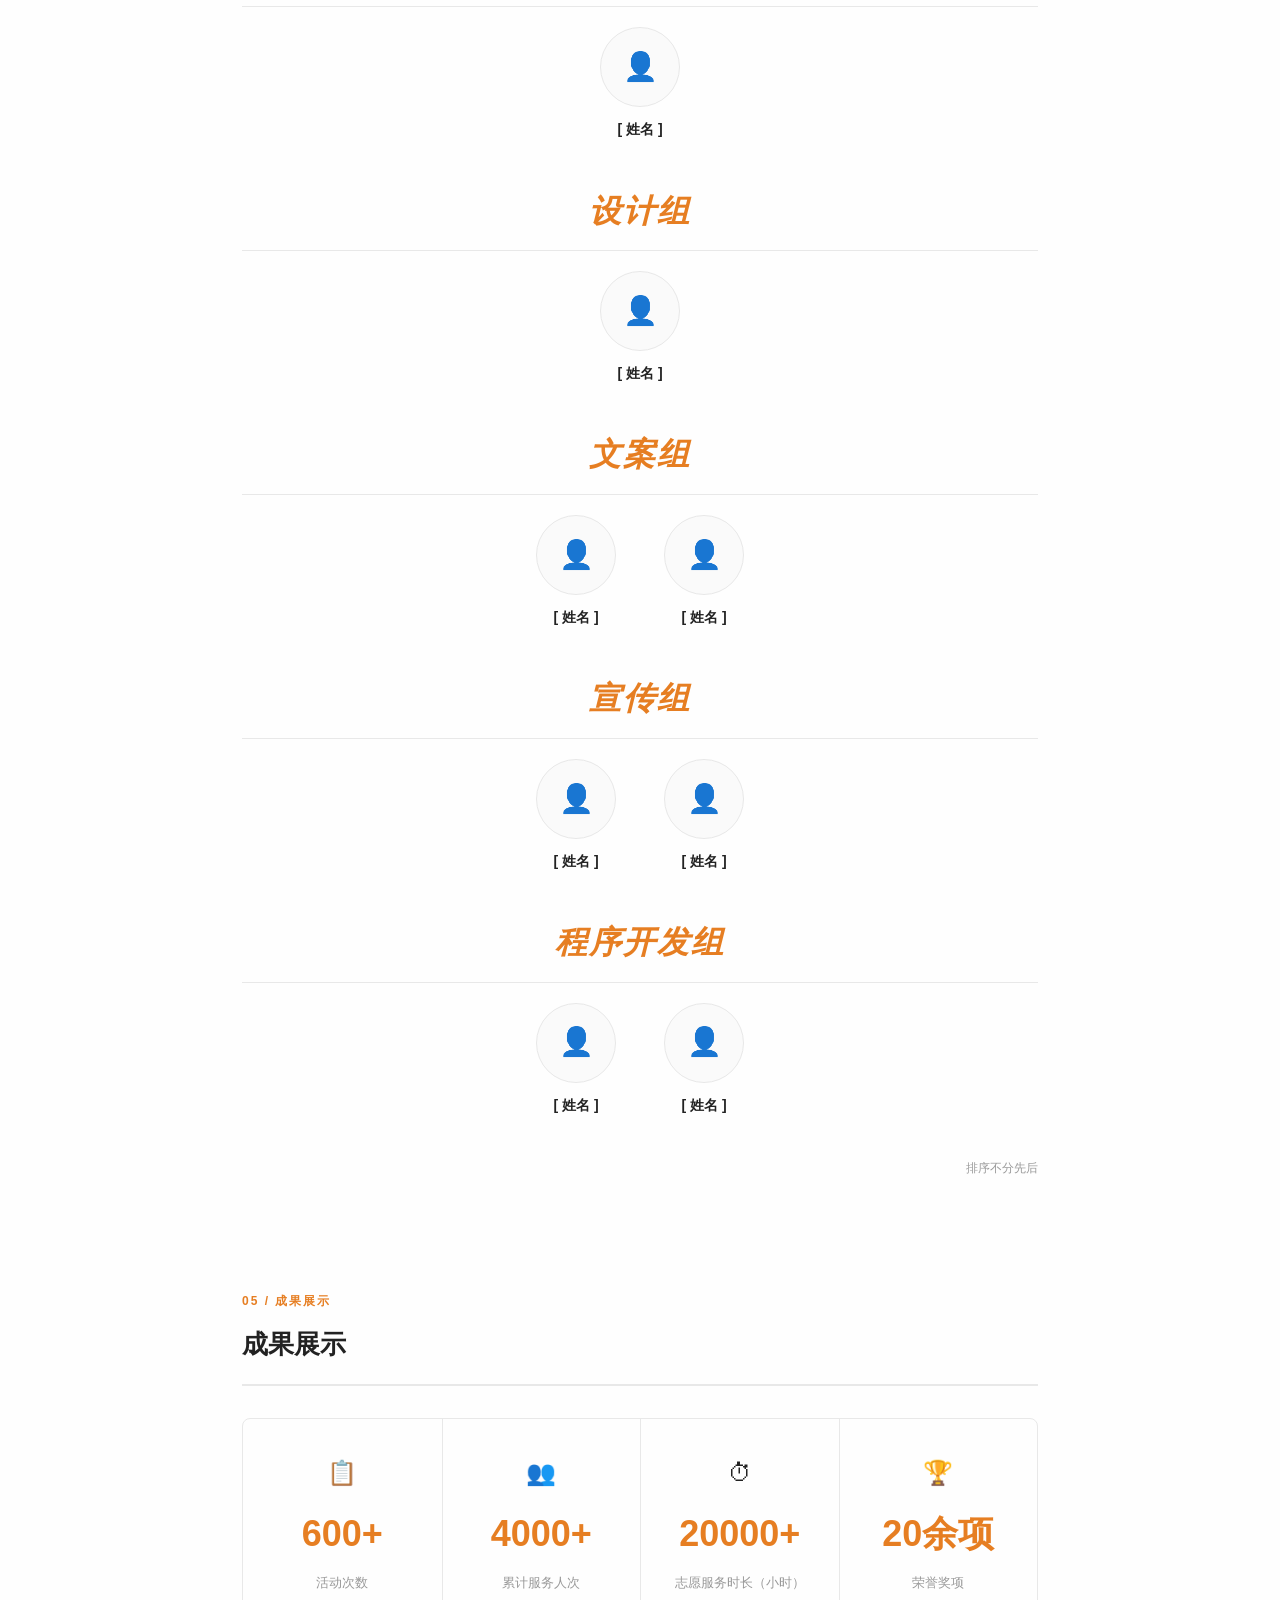
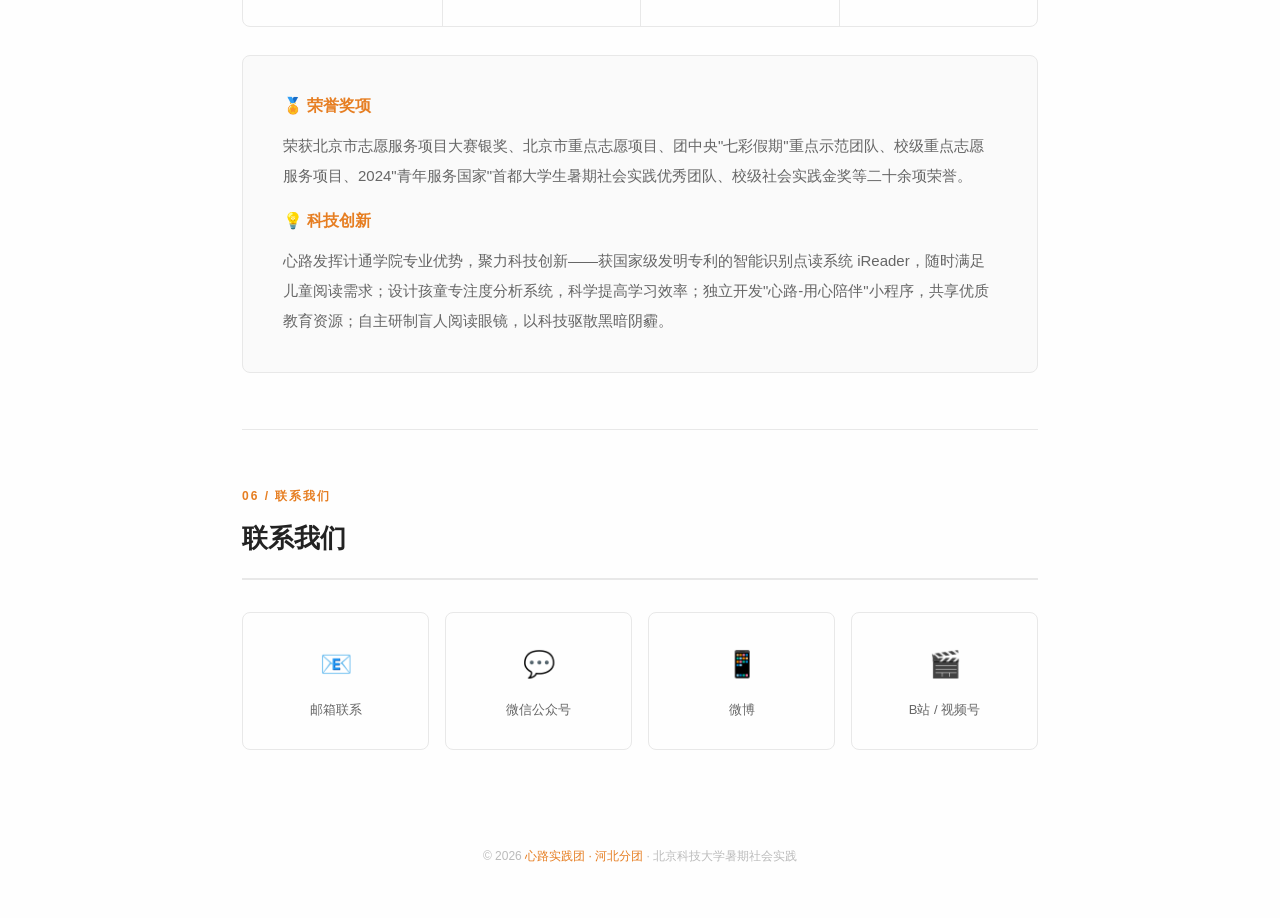
==== commit 7b3230ac: "Enhance: SEO, dark mode, animations, back-to-top, about redesign, CSS/JS split - Add SEO meta tags, " ====
--- a/index.html
+++ b/index.html
@@ -4,300 +4,45 @@
 <meta charset="UTF-8">
 <meta name="viewport" content="width=device-width, initial-scale=1.0">
 <title>心路实践团 · 河北分团 | 北京科技大学2026暑期社会实践</title>
-<style>
-  *, *::before, *::after { box-sizing: border-box; margin: 0; padding: 0; }
-
-  :root {
-    --accent: #e67e22;
-    --accent-light: #fdebd0;
-    --bg: #fefefe;
-    --text: #222;
-    --text2: #666;
-    --text3: #999;
-    --border: #e8e8e8;
-    --card-bg: #fafafa;
-    --nav-height: 56px;
-  }
-
-  html { scroll-behavior: smooth; }
-
-  body {
-    font-family: -apple-system, BlinkMacSystemFont, "Segoe UI", Roboto, "Noto Sans SC", sans-serif;
-    background: var(--bg);
-    color: var(--text);
-    line-height: 1.8;
-    -webkit-font-smoothing: antialiased;
-  }
-
-  /* ═══════════════ 导航栏 ═══════════════ */
-  nav {
-    position: fixed; top: 0; left: 0; right: 0; z-index: 100;
-    height: var(--nav-height);
-    background: rgba(255,255,255,0.92);
-    backdrop-filter: blur(8px);
-    border-bottom: 1px solid var(--border);
-    display: flex; align-items: center; justify-content: center;
-    gap: 4px;
-  }
-
-  nav a {
-    font-size: 13px; color: var(--text2); text-decoration: none;
-    padding: 8px 18px; border-radius: 6px;
-    transition: all 0.2s;
-  }
-  nav a:hover,
-  nav a.active { color: var(--accent); background: var(--accent-light); }
-
-  /* ═══════════════ 容器 ═══════════════ */
-  .container { max-width: 860px; margin: 0 auto; padding: 0 32px; }
-
-  /* ═══════════════ Hero ═══════════════ */
-  .hero {
-    padding: 120px 0 80px;
-    text-align: center;
-  }
-
-  .hero .logo {
-    width: 120px; height: 120px;
-    margin: 0 auto 24px;
-    border-radius: 50%;
-    overflow: hidden;
-    box-shadow: 0 4px 16px rgba(0,0,0,0.08);
-  }
-  .hero .logo img {
-    width: 100%; height: 100%; object-fit: cover;
-  }
-
-  .hero .tag {
-    display: inline-block;
-    font-size: 12px; letter-spacing: 2px;
-    color: var(--accent);
-    border: 1px solid var(--accent);
-    padding: 4px 16px; border-radius: 4px;
-    margin-bottom: 24px;
-  }
-
-  .hero h1 {
-    font-size: 44px; font-weight: 700; letter-spacing: 4px;
-    color: var(--text);
-    margin-bottom: 12px;
-  }
-
-  .hero .slogan {
-    font-size: 17px; color: var(--text2);
-    margin-bottom: 6px;
-  }
-
-  .hero .school {
-    font-size: 14px; color: var(--text3);
-    margin-bottom: 32px;
-  }
-
-  .hero .keywords {
-    display: flex; justify-content: center; gap: 12px; flex-wrap: wrap;
-  }
-
-  .hero .keywords span {
-    font-size: 13px; color: var(--text2);
-    padding: 6px 18px;
-    border: 1px solid var(--border); border-radius: 4px;
-  }
-
-  /* ═══════════════ 通用区块 ═══════════════ */
-  section { padding: 56px 0; }
-
-  .section-label {
-    font-size: 12px; font-weight: 600; letter-spacing: 2px;
-    color: var(--accent); margin-bottom: 8px;
-    text-transform: uppercase;
-  }
-
-  .section-heading {
-    font-size: 26px; font-weight: 700;
-    margin-bottom: 32px;
-    padding-bottom: 16px;
-    border-bottom: 2px solid var(--border);
-  }
-
-  /* ═══════════════ 关于我们 ═══════════════ */
-  .about-card {
-    background: var(--card-bg);
-    border: 1px solid var(--border);
-    border-radius: 8px;
-    padding: 36px 40px;
-  }
-
-  .about-card p {
-    font-size: 15px; color: var(--text2); line-height: 2;
-    max-width: 640px;
-  }
-
-  /* ═══════════════ 实践内容 - 四宫格 ═══════════════ */
-  .content-grid {
-    display: grid;
-    grid-template-columns: repeat(2, 1fr);
-    gap: 1px;
-    background: var(--border);
-    border: 1px solid var(--border);
-    border-radius: 8px;
-    overflow: hidden;
-  }
-
-  .content-item {
-    background: var(--bg);
-    padding: 36px 32px;
-    transition: background 0.2s;
-  }
-  .content-item:hover { background: var(--card-bg); }
-
-  .content-item .c-icon { font-size: 28px; margin-bottom: 12px; }
-  .content-item .c-title { font-size: 17px; font-weight: 600; margin-bottom: 8px; }
-  .content-item .c-desc { font-size: 14px; color: var(--text2); line-height: 1.7; }
-
-  /* ═══════════════ 团队风采 - 照片网格 ═══════════════ */
-  .team-dept {
-    margin-bottom: 40px;
-  }
-
-  .team-dept .dept-name {
-    font-family: "Georgia", "Noto Serif SC", "STKaiti", "KaiTi", serif;
-    font-size: 32px;
-    font-weight: 700;
-    font-style: italic;
-    color: var(--accent);
-    margin-bottom: 20px;
-    padding-bottom: 10px;
-    border-bottom: 1px solid var(--border);
-    letter-spacing: 2px;
-    text-align: center;
-  }
-
-  .team-dept .dept-members {
-    display: flex;
-    gap: 28px;
-    flex-wrap: wrap;
-    justify-content: center;
-  }
-
-  .team-card {
-    text-align: center;
-    width: 100px;
-  }
-
-  .team-card .avatar {
-    width: 80px; height: 80px;
-    border-radius: 50%;
-    background: var(--card-bg);
-    border: 1px solid var(--border);
-    margin: 0 auto 10px;
-    display: flex; align-items: center; justify-content: center;
-    font-size: 28px; color: #ccc;
-    overflow: hidden;
-  }
-  .team-card .avatar img {
-    width: 100%; height: 100%; object-fit: cover;
-  }
-
-  .team-card .name { font-size: 14px; font-weight: 600; }
-
-  .team-note {
-    text-align: right;
-    font-size: 12px;
-    color: var(--text3);
-    margin-top: 8px;
-  }
-
-  /* ═══════════════ 成果展示 ═══════════════ */
-  .stats {
-    display: grid;
-    grid-template-columns: repeat(4, 1fr);
-    border: 1px solid var(--border);
-    border-radius: 8px;
-    margin-bottom: 28px;
-  }
-
-  .stat {
-    padding: 32px 16px;
-    text-align: center;
-  }
-  .stat + .stat { border-left: 1px solid var(--border); }
-
-  .stat .num {
-    font-size: 36px; font-weight: 700;
-    color: var(--accent);
-    margin-bottom: 4px;
-  }
-  .stat .label { font-size: 13px; color: var(--text3); }
-
-  .result-card {
-    background: var(--card-bg);
-    border: 1px solid var(--border);
-    border-radius: 8px;
-    padding: 36px 40px;
-  }
-
-  .result-card p {
-    font-size: 15px; color: var(--text2); line-height: 2;
-  }
-
-  /* ═══════════════ 联系我们 ═══════════════ */
-  .contact-grid {
-    display: grid;
-    grid-template-columns: repeat(4, 1fr);
-    gap: 16px;
-  }
-
-  .contact-card {
-    display: flex; flex-direction: column; align-items: center; gap: 10px;
-    padding: 28px 16px; border-radius: 8px;
-    border: 1px solid var(--border);
-    text-decoration: none; color: var(--text2);
-    font-size: 13px;
-    transition: all 0.2s;
-  }
-  .contact-card:hover {
-    border-color: var(--accent);
-    color: var(--accent);
-  }
-  .contact-card .cc-icon { font-size: 26px; }
-
-  /* ═══════════════ Footer ═══════════════ */
-  footer {
-    padding: 40px 0 50px;
-    text-align: center;
-    font-size: 12px; color: #bbb;
-  }
-  footer span { color: var(--accent); }
-
-  /* ═══════════════ 分割线 ═══════════════ */
-  .hr {
-    height: 1px; background: var(--border);
-    margin: 0;
-  }
-
-  /* ═══════════════ 响应式 ═══════════════ */
-  @media (max-width: 700px) {
-    .hero { padding: 100px 0 50px; }
-    .hero h1 { font-size: 30px; }
-    .section-heading { font-size: 22px; }
-
-    .content-grid { grid-template-columns: 1fr; }
-    .team-dept .dept-name { font-size: 24px; }
-    .stats { grid-template-columns: repeat(2, 1fr); }
-    .stat:nth-child(3) { border-left: none; }
-    .contact-grid { grid-template-columns: repeat(2, 1fr); }
-
-    nav { overflow-x: auto; justify-content: flex-start; padding: 0 12px; }
-    nav a { white-space: nowrap; font-size: 12px; padding: 6px 12px; }
-  }
-</style>
+
+<!-- SEO -->
+<meta name="description" content="北京科技大学心路志愿服务实践团河北分团，立足京津冀协同发展，以支教、陪伴、募捐义卖、文艺汇演等形式关爱留守儿童和务工子女。17年长期志愿，600+活动，服务4000+人次。">
+<meta name="keywords" content="心路实践团,北京科技大学,暑期社会实践,河北支教,留守儿童,务工子女,志愿服务,计通学院,京津冀">
+
+<!-- Open Graph -->
+<meta property="og:title" content="心路实践团 · 河北分团 | 北京科技大学2026暑期社会实践">
+<meta property="og:description" content="以心换心，路路相通，用热爱点亮希望。北京科技大学计通学院河北分队，深入燕赵大地开展支教帮扶。">
+<meta property="og:image" content="https://elysia11110925.github.io/xinlu/logo.png">
+<meta property="og:url" content="https://elysia11110925.github.io/xinlu/">
+<meta property="og:type" content="website">
+<meta property="og:site_name" content="心路实践团">
+
+<!-- Twitter Card -->
+<meta name="twitter:card" content="summary">
+<meta name="twitter:title" content="心路实践团 · 河北分团 | 北京科技大学2026暑期社会实践">
+<meta name="twitter:description" content="以心换心，路路相通，用热爱点亮希望。">
+<meta name="twitter:image" content="https://elysia11110925.github.io/xinlu/logo.png">
+
+<!-- Favicon -->
+<link rel="icon" type="image/png" sizes="32x32" href="logo.png">
+<link rel="apple-touch-icon" href="logo.png">
+
+<!-- Stylesheet -->
+<link rel="stylesheet" href="style.css">
 </head>
 <body>
+
+<!-- 暗色模式切换 -->
+<button class="theme-toggle" title="切换暗色模式" aria-label="切换暗色模式">🌙</button>
+
+<!-- 回到顶部 -->
+<button class="back-to-top" title="回到顶部" aria-label="回到顶部">↑</button>
 
 <!-- ═══════════════ 导航栏 ═══════════════ -->
 <nav id="navbar">
   <a href="#about">关于我们</a>
   <a href="#content">实践内容</a>
+  <a href="#gallery">实践风采</a>
   <a href="#team">团队风采</a>
   <a href="#results">成果展示</a>
   <a href="#contact">联系我们</a>
@@ -308,7 +53,7 @@
   <!-- ═══════════════ Hero ═══════════════ -->
   <header class="hero">
     <div class="logo">
-      <img src="a31c5354a41a10331754e4fd141b97ff.png" alt="心路实践团团徽">
+      <img src="logo.png" alt="心路实践团团徽">
     </div>
     <div class="tag">北京科技大学 · 2026 暑期社会实践 · 河北分团</div>
     <h1>心路实践团</h1>
@@ -328,12 +73,23 @@
   <section id="about">
     <p class="section-label">01 / 关于我们</p>
     <h2 class="section-heading">关于我们</h2>
-    <div class="about-card">
-      <p>
-        北京科技大学心路志愿服务实践团是一支致力于教育、调研、社会服务的队伍，以支教、陪伴、募捐义卖、文艺汇演等多种活动形式关爱留守儿童和务工子女。作为计通学院的老牌暑期实践团，心路积极响应国家和学校号召，已将帮扶对象从务工子女逐步扩展至全国教育资源不均衡地区的儿童们。<br><br>
-        <strong>河北分团</strong>立足京津冀协同发展背景，深入河北省教育资源薄弱地区，聚焦当地留守儿童与务工子女的实际需求，开展精准支教帮扶与社会调研。团队成员以计通学院学生为主体，发挥专业特长，用科技力量助力教育公平，以脚步丈量燕赵大地，用爱心温暖童心。<br><br>
-        2009年至今，心路开展长期志愿项目十七年，短期实践八年，共开展活动600余次，累计服务超4000人次，总志愿服务时长超20000小时，涌现社会实践先进个人近百位。以心换心，路路相通，用热爱点亮希望。
-      </p>
+    <div class="about-layout animate-on-scroll">
+      <div class="about-col">
+        <div class="col-icon">🎯</div>
+        <h3>团队使命</h3>
+        <p>北京科技大学心路志愿服务实践团是一支致力于教育、调研、社会服务的队伍，以支教、陪伴、募捐义卖、文艺汇演等多种活动形式关爱留守儿童和务工子女。</p>
+        <p style="margin-top:12px"><strong>河北分团</strong>立足京津冀协同发展背景，深入河北省教育资源薄弱地区，聚焦当地留守儿童与务工子女的实际需求，开展精准支教帮扶与社会调研。团队成员以计通学院学生为主体，发挥专业特长，用科技力量助力教育公平，以脚步丈量燕赵大地，用爱心温暖童心。</p>
+      </div>
+      <div class="about-col">
+        <div class="col-icon">📜</div>
+        <h3>发展足迹</h3>
+        <ul class="about-timeline">
+          <li><strong>2009年</strong>心路志愿服务实践团成立，开始长期志愿项目</li>
+          <li><strong>十七年来</strong>累计开展活动 600+ 次，服务超 4000 人次</li>
+          <li><strong>2024年</strong>获"青年服务国家"首都大学生暑期社会实践优秀团队</li>
+          <li><strong>2026年</strong>河北分团成立，立足燕赵大地，融入京津冀协同发展</li>
+        </ul>
+      </div>
     </div>
   </section>
 
@@ -341,7 +97,7 @@
   <section id="content">
     <p class="section-label">02 / 实践内容</p>
     <h2 class="section-heading">实践内容</h2>
-    <div class="content-grid">
+    <div class="content-grid animate-on-scroll">
       <div class="content-item">
         <div class="c-icon">📚</div>
         <div class="c-title">支教助学</div>
@@ -365,11 +121,24 @@
     </div>
   </section>
 
+  <!-- ═══════════════ 实践风采 ═══════════════ -->
+  <section id="gallery">
+    <p class="section-label">03 / 实践风采</p>
+    <h2 class="section-heading">实践风采</h2>
+    <div class="photo-grid animate-on-scroll">
+      <div class="photo-placeholder">📸</div>
+      <div class="photo-placeholder">🎒</div>
+      <div class="photo-placeholder">🏫</div>
+      <div class="photo-placeholder">🌻</div>
+    </div>
+    <p style="text-align:center;font-size:13px;color:var(--text3);">活动照片即将上线，敬请期待</p>
+  </section>
+
   <!-- ═══════════════ 团队风采 ═══════════════ -->
   <section id="team">
-    <p class="section-label">03 / 团队风采</p>
+    <p class="section-label">04 / 团队风采</p>
     <h2 class="section-heading">团队风采</h2>
-    <div class="team-dept">
+    <div class="team-dept animate-on-scroll">
       <div class="dept-name">队长</div>
       <div class="dept-members">
         <div class="team-card">
@@ -379,7 +148,7 @@
       </div>
     </div>
 
-    <div class="team-dept">
+    <div class="team-dept animate-on-scroll">
       <div class="dept-name">外联组</div>
       <div class="dept-members">
         <div class="team-card">
@@ -389,7 +158,7 @@
       </div>
     </div>
 
-    <div class="team-dept">
+    <div class="team-dept animate-on-scroll">
       <div class="dept-name">摄影组</div>
       <div class="dept-members">
         <div class="team-card">
@@ -399,7 +168,7 @@
       </div>
     </div>
 
-    <div class="team-dept">
+    <div class="team-dept animate-on-scroll">
       <div class="dept-name">设计组</div>
       <div class="dept-members">
         <div class="team-card">
@@ -409,7 +178,7 @@
       </div>
     </div>
 
-    <div class="team-dept">
+    <div class="team-dept animate-on-scroll">
       <div class="dept-name">文案组</div>
       <div class="dept-members">
         <div class="team-card">
@@ -423,7 +192,7 @@
       </div>
     </div>
 
-    <div class="team-dept">
+    <div class="team-dept animate-on-scroll">
       <div class="dept-name">宣传组</div>
       <div class="dept-members">
         <div class="team-card">
@@ -437,7 +206,7 @@
       </div>
     </div>
 
-    <div class="team-dept">
+    <div class="team-dept animate-on-scroll">
       <div class="dept-name">程序开发组</div>
       <div class="dept-members">
         <div class="team-card">
@@ -456,31 +225,35 @@
 
   <!-- ═══════════════ 成果展示 ═══════════════ -->
   <section id="results">
-    <p class="section-label">04 / 成果展示</p>
+    <p class="section-label">05 / 成果展示</p>
     <h2 class="section-heading">成果展示</h2>
-    <div class="stats">
-      <div class="stat">
+    <div class="stats animate-on-scroll">
+      <div class="stat">
+        <div class="s-icon">📋</div>
         <div class="num">600+</div>
         <div class="label">活动次数</div>
       </div>
       <div class="stat">
+        <div class="s-icon">👥</div>
         <div class="num">4000+</div>
         <div class="label">累计服务人次</div>
       </div>
       <div class="stat">
+        <div class="s-icon">⏱</div>
         <div class="num">20000+</div>
         <div class="label">志愿服务时长（小时）</div>
       </div>
       <div class="stat">
+        <div class="s-icon">🏆</div>
         <div class="num">20余项</div>
         <div class="label">荣誉奖项</div>
       </div>
     </div>
-    <div class="result-card">
-      <p>
-        <strong>荣誉奖项：</strong>荣获北京市志愿服务项目大赛银奖、北京市重点志愿项目、团中央"七彩假期"重点示范团队、校级重点志愿服务项目、2024"青年服务国家"首都大学生暑期社会实践优秀团队、校级社会实践金奖等二十余项荣誉。<br><br>
-        <strong>科技创新：</strong>心路发挥计通学院专业优势，聚力科技创新——获国家级发明专利的智能识别点读系统 iReader，随时满足儿童阅读需求；设计孩童专注度分析系统，科学提高学习效率；独立开发"心路-用心陪伴"小程序，共享优质教育资源；自主研制盲人阅读眼镜，以科技驱散黑暗阴霾。
-      </p>
+    <div class="result-card animate-on-scroll">
+      <h3>🏅 荣誉奖项</h3>
+      <p>荣获北京市志愿服务项目大赛银奖、北京市重点志愿项目、团中央"七彩假期"重点示范团队、校级重点志愿服务项目、2024"青年服务国家"首都大学生暑期社会实践优秀团队、校级社会实践金奖等二十余项荣誉。</p>
+      <h3>💡 科技创新</h3>
+      <p>心路发挥计通学院专业优势，聚力科技创新——获国家级发明专利的智能识别点读系统 iReader，随时满足儿童阅读需求；设计孩童专注度分析系统，科学提高学习效率；独立开发"心路-用心陪伴"小程序，共享优质教育资源；自主研制盲人阅读眼镜，以科技驱散黑暗阴霾。</p>
     </div>
   </section>
 
@@ -488,9 +261,9 @@
 
   <!-- ═══════════════ 联系我们 ═══════════════ -->
   <section id="contact">
-    <p class="section-label">05 / 联系我们</p>
+    <p class="section-label">06 / 联系我们</p>
     <h2 class="section-heading">联系我们</h2>
-    <div class="contact-grid">
+    <div class="contact-grid animate-on-scroll">
       <a href="mailto:example@ustb.edu.cn" class="contact-card">
         <span class="cc-icon">📧</span>
         <span>邮箱联系</span>
@@ -516,21 +289,6 @@
 
 </div>
 
-<script>
-/* ═══════════════ 导航高亮 ═══════════════ */
-(function() {
-  const sections = document.querySelectorAll('section[id]');
-  const links = document.querySelectorAll('nav a');
-  window.addEventListener('scroll', () => {
-    let current = '';
-    sections.forEach(s => {
-      if (window.scrollY >= s.offsetTop - 120) current = s.id;
-    });
-    links.forEach(a => {
-      a.classList.toggle('active', a.getAttribute('href') === '#' + current);
-    });
-  });
-})();
-</script>
+<script src="script.js"></script>
 </body>
 </html>
--- a/style.css
+++ b/style.css
@@ -0,0 +1,484 @@
+*, *::before, *::after { box-sizing: border-box; margin: 0; padding: 0; }
+
+/* ═══════════════ CSS 变量 ═══════════════ */
+:root {
+  --accent: #e67e22;
+  --accent-light: #fdebd0;
+  --bg: #fefefe;
+  --text: #222;
+  --text2: #666;
+  --text3: #999;
+  --border: #e8e8e8;
+  --card-bg: #fafafa;
+  --nav-height: 56px;
+  --shadow: 0 4px 16px rgba(0,0,0,0.08);
+}
+
+/* ═══════════════ 暗色模式 ═══════════════ */
+[data-theme="dark"] {
+  --accent: #f0a04b;
+  --accent-light: #3d2a14;
+  --bg: #1a1a1a;
+  --text: #e0e0e0;
+  --text2: #aaa;
+  --text3: #777;
+  --border: #333;
+  --card-bg: #242424;
+  --shadow: 0 4px 16px rgba(0,0,0,0.3);
+}
+
+@media (prefers-color-scheme: dark) {
+  :root:not([data-theme="light"]) {
+    --accent: #f0a04b;
+    --accent-light: #3d2a14;
+    --bg: #1a1a1a;
+    --text: #e0e0e0;
+    --text2: #aaa;
+    --text3: #777;
+    --border: #333;
+    --card-bg: #242424;
+    --shadow: 0 4px 16px rgba(0,0,0,0.3);
+  }
+}
+
+html { scroll-behavior: smooth; }
+
+body {
+  font-family: -apple-system, BlinkMacSystemFont, "Segoe UI", Roboto, "Noto Sans SC", sans-serif;
+  background: var(--bg);
+  color: var(--text);
+  line-height: 1.8;
+  -webkit-font-smoothing: antialiased;
+  transition: background 0.3s, color 0.3s;
+}
+
+/* ═══════════════ 导航栏 ═══════════════ */
+nav {
+  position: fixed; top: 0; left: 0; right: 0; z-index: 100;
+  height: var(--nav-height);
+  background: rgba(255,255,255,0.92);
+  backdrop-filter: blur(8px);
+  border-bottom: 1px solid var(--border);
+  display: flex; align-items: center; justify-content: center;
+  gap: 4px;
+  transition: background 0.3s, border-color 0.3s;
+}
+
+[data-theme="dark"] nav {
+  background: rgba(26,26,26,0.92);
+}
+
+@media (prefers-color-scheme: dark) {
+  :root:not([data-theme="light"]) nav {
+    background: rgba(26,26,26,0.92);
+  }
+}
+
+nav a {
+  font-size: 13px; color: var(--text2); text-decoration: none;
+  padding: 8px 18px; border-radius: 6px;
+  transition: all 0.2s;
+}
+nav a:hover,
+nav a.active { color: var(--accent); background: var(--accent-light); }
+
+/* 暗色模式切换按钮 */
+.theme-toggle {
+  position: fixed; top: 12px; right: 16px; z-index: 101;
+  width: 32px; height: 32px;
+  border-radius: 50%;
+  border: 1px solid var(--border);
+  background: var(--bg);
+  cursor: pointer;
+  font-size: 16px;
+  display: flex; align-items: center; justify-content: center;
+  transition: all 0.2s;
+}
+.theme-toggle:hover { border-color: var(--accent); }
+
+/* ═══════════════ 回到顶部按钮 ═══════════════ */
+.back-to-top {
+  position: fixed; bottom: 32px; right: 32px; z-index: 99;
+  width: 44px; height: 44px;
+  border-radius: 50%;
+  border: 1px solid var(--border);
+  background: var(--bg);
+  color: var(--text2);
+  cursor: pointer;
+  font-size: 20px;
+  display: flex; align-items: center; justify-content: center;
+  opacity: 0;
+  visibility: hidden;
+  transform: translateY(12px);
+  transition: all 0.3s ease;
+  box-shadow: var(--shadow);
+}
+.back-to-top.visible {
+  opacity: 1;
+  visibility: visible;
+  transform: translateY(0);
+}
+.back-to-top:hover {
+  border-color: var(--accent);
+  color: var(--accent);
+  transform: translateY(-2px);
+}
+
+/* ═══════════════ 容器 ═══════════════ */
+.container { max-width: 860px; margin: 0 auto; padding: 0 32px; }
+
+/* ═══════════════ Hero ═══════════════ */
+.hero {
+  padding: 120px 0 80px;
+  text-align: center;
+}
+
+.hero .logo {
+  width: 120px; height: 120px;
+  margin: 0 auto 24px;
+  border-radius: 50%;
+  overflow: hidden;
+  box-shadow: var(--shadow);
+}
+.hero .logo img {
+  width: 100%; height: 100%; object-fit: cover;
+}
+
+.hero .tag {
+  display: inline-block;
+  font-size: 12px; letter-spacing: 2px;
+  color: var(--accent);
+  border: 1px solid var(--accent);
+  padding: 4px 16px; border-radius: 4px;
+  margin-bottom: 24px;
+}
+
+.hero h1 {
+  font-size: 44px; font-weight: 700; letter-spacing: 4px;
+  color: var(--text);
+  margin-bottom: 12px;
+}
+
+.hero .slogan {
+  font-size: 17px; color: var(--text2);
+  margin-bottom: 6px;
+}
+
+.hero .school {
+  font-size: 14px; color: var(--text3);
+  margin-bottom: 32px;
+}
+
+.hero .keywords {
+  display: flex; justify-content: center; gap: 12px; flex-wrap: wrap;
+}
+
+.hero .keywords span {
+  font-size: 13px; color: var(--text2);
+  padding: 6px 18px;
+  border: 1px solid var(--border); border-radius: 4px;
+}
+
+/* ═══════════════ 通用区块 ═══════════════ */
+section { padding: 56px 0; }
+
+.section-label {
+  font-size: 12px; font-weight: 600; letter-spacing: 2px;
+  color: var(--accent); margin-bottom: 8px;
+  text-transform: uppercase;
+}
+
+.section-heading {
+  font-size: 26px; font-weight: 700;
+  margin-bottom: 32px;
+  padding-bottom: 16px;
+  border-bottom: 2px solid var(--border);
+}
+
+/* ═══════════════ 关于我们 — 双栏布局 ═══════════════ */
+.about-layout {
+  display: grid;
+  grid-template-columns: 1fr 1fr;
+  gap: 1px;
+  background: var(--border);
+  border: 1px solid var(--border);
+  border-radius: 8px;
+  overflow: hidden;
+}
+
+.about-col {
+  background: var(--card-bg);
+  padding: 36px 32px;
+}
+
+.about-col .col-icon {
+  font-size: 24px;
+  margin-bottom: 16px;
+}
+
+.about-col h3 {
+  font-size: 17px; font-weight: 700;
+  color: var(--accent);
+  margin-bottom: 16px;
+  padding-bottom: 10px;
+  border-bottom: 1px solid var(--border);
+}
+
+.about-col p {
+  font-size: 14px; color: var(--text2); line-height: 1.9;
+}
+
+.about-timeline {
+  list-style: none;
+}
+
+.about-timeline li {
+  position: relative;
+  padding-left: 20px;
+  padding-bottom: 16px;
+  font-size: 14px; color: var(--text2);
+  line-height: 1.7;
+}
+
+.about-timeline li::before {
+  content: '';
+  position: absolute; left: 0; top: 6px;
+  width: 8px; height: 8px;
+  border-radius: 50%;
+  background: var(--accent);
+}
+
+.about-timeline li::after {
+  content: '';
+  position: absolute; left: 3px; top: 18px;
+  width: 2px; height: calc(100% - 6px);
+  background: var(--border);
+}
+
+.about-timeline li:last-child::after { display: none; }
+
+.about-timeline li strong {
+  display: block;
+  color: var(--text);
+  margin-bottom: 2px;
+}
+
+/* ═══════════════ 实践内容 - 四宫格 ═══════════════ */
+.content-grid {
+  display: grid;
+  grid-template-columns: repeat(2, 1fr);
+  gap: 1px;
+  background: var(--border);
+  border: 1px solid var(--border);
+  border-radius: 8px;
+  overflow: hidden;
+}
+
+.content-item {
+  background: var(--bg);
+  padding: 36px 32px;
+  transition: background 0.2s;
+}
+.content-item:hover { background: var(--card-bg); }
+
+.content-item .c-icon { font-size: 28px; margin-bottom: 12px; }
+.content-item .c-title { font-size: 17px; font-weight: 600; margin-bottom: 8px; }
+.content-item .c-desc { font-size: 14px; color: var(--text2); line-height: 1.7; }
+
+/* ═══════════════ 照片墙 ═══════════════ */
+.photo-grid {
+  display: grid;
+  grid-template-columns: repeat(4, 1fr);
+  gap: 12px;
+  margin-bottom: 20px;
+}
+
+.photo-placeholder {
+  aspect-ratio: 4 / 3;
+  background: linear-gradient(135deg, var(--accent-light), var(--card-bg));
+  border-radius: 8px;
+  border: 1px solid var(--border);
+  display: flex; align-items: center; justify-content: center;
+  font-size: 28px;
+  color: var(--text3);
+  transition: transform 0.2s;
+}
+.photo-placeholder:hover { transform: scale(1.03); }
+
+/* ═══════════════ 团队风采 ═══════════════ */
+.team-dept {
+  margin-bottom: 40px;
+}
+
+.team-dept .dept-name {
+  font-family: "Georgia", "Noto Serif SC", "STKaiti", "KaiTi", serif;
+  font-size: 32px;
+  font-weight: 700;
+  font-style: italic;
+  color: var(--accent);
+  margin-bottom: 20px;
+  padding-bottom: 10px;
+  border-bottom: 1px solid var(--border);
+  letter-spacing: 2px;
+  text-align: center;
+}
+
+.team-dept .dept-members {
+  display: flex;
+  gap: 28px;
+  flex-wrap: wrap;
+  justify-content: center;
+}
+
+.team-card {
+  text-align: center;
+  width: 100px;
+}
+
+.team-card .avatar {
+  width: 80px; height: 80px;
+  border-radius: 50%;
+  background: var(--card-bg);
+  border: 1px solid var(--border);
+  margin: 0 auto 10px;
+  display: flex; align-items: center; justify-content: center;
+  font-size: 28px; color: #ccc;
+  overflow: hidden;
+}
+.team-card .avatar img {
+  width: 100%; height: 100%; object-fit: cover;
+}
+
+.team-card .name { font-size: 14px; font-weight: 600; }
+
+.team-note {
+  text-align: right;
+  font-size: 12px;
+  color: var(--text3);
+  margin-top: 8px;
+}
+
+/* ═══════════════ 成果展示 ═══════════════ */
+.stats {
+  display: grid;
+  grid-template-columns: repeat(4, 1fr);
+  border: 1px solid var(--border);
+  border-radius: 8px;
+  margin-bottom: 28px;
+}
+
+.stat {
+  padding: 32px 16px;
+  text-align: center;
+}
+.stat + .stat { border-left: 1px solid var(--border); }
+
+.stat .s-icon { font-size: 24px; margin-bottom: 8px; }
+.stat .num {
+  font-size: 36px; font-weight: 700;
+  color: var(--accent);
+  margin-bottom: 4px;
+}
+.stat .label { font-size: 13px; color: var(--text3); }
+
+.result-card {
+  background: var(--card-bg);
+  border: 1px solid var(--border);
+  border-radius: 8px;
+  padding: 36px 40px;
+}
+
+.result-card h3 {
+  font-size: 16px; font-weight: 700;
+  color: var(--accent);
+  margin-bottom: 10px;
+}
+
+.result-card p {
+  font-size: 15px; color: var(--text2); line-height: 2;
+  margin-bottom: 16px;
+}
+
+.result-card p:last-child { margin-bottom: 0; }
+
+/* ═══════════════ 联系我们 ═══════════════ */
+.contact-grid {
+  display: grid;
+  grid-template-columns: repeat(4, 1fr);
+  gap: 16px;
+}
+
+.contact-card {
+  display: flex; flex-direction: column; align-items: center; gap: 10px;
+  padding: 28px 16px; border-radius: 8px;
+  border: 1px solid var(--border);
+  text-decoration: none; color: var(--text2);
+  font-size: 13px;
+  transition: all 0.2s;
+}
+.contact-card:hover {
+  border-color: var(--accent);
+  color: var(--accent);
+}
+.contact-card .cc-icon { font-size: 26px; }
+
+/* ═══════════════ Footer ═══════════════ */
+footer {
+  padding: 40px 0 50px;
+  text-align: center;
+  font-size: 12px; color: #bbb;
+}
+footer span { color: var(--accent); }
+
+/* ═══════════════ 分割线 ═══════════════ */
+.hr {
+  height: 1px; background: var(--border);
+  margin: 0;
+}
+
+/* ═══════════════ 滚动入场动画 ═══════════════ */
+.animate-on-scroll {
+  opacity: 0;
+  transform: translateY(30px);
+  transition: opacity 0.6s ease-out, transform 0.6s ease-out;
+}
+
+.animate-on-scroll.visible {
+  opacity: 1;
+  transform: translateY(0);
+}
+
+/* 导航栏不参与动画 */
+nav, .theme-toggle, .back-to-top, .hero { opacity: 1; transform: none; }
+
+/* ═══════════════ 打印样式 ═══════════════ */
+@media print {
+  nav, .theme-toggle, .back-to-top, .hr { display: none; }
+  body { font-size: 12pt; color: #000; background: #fff; }
+  .hero { padding: 20px 0; }
+  .hero h1 { font-size: 24pt; }
+  section { padding: 20px 0; page-break-inside: avoid; }
+  .container { max-width: 100%; }
+  a { color: #000; text-decoration: underline; }
+}
+
+/* ═══════════════ 响应式 ═══════════════ */
+@media (max-width: 700px) {
+  .hero { padding: 100px 0 50px; }
+  .hero h1 { font-size: 30px; }
+  .section-heading { font-size: 22px; }
+
+  .about-layout { grid-template-columns: 1fr; }
+  .content-grid { grid-template-columns: 1fr; }
+  .photo-grid { grid-template-columns: repeat(2, 1fr); }
+  .team-dept .dept-name { font-size: 24px; }
+  .stats { grid-template-columns: repeat(2, 1fr); }
+  .stat:nth-child(3) { border-left: none; }
+  .contact-grid { grid-template-columns: repeat(2, 1fr); }
+
+  nav { overflow-x: auto; justify-content: flex-start; padding: 0 12px; }
+  nav a { white-space: nowrap; font-size: 12px; padding: 6px 12px; }
+
+  .back-to-top { bottom: 20px; right: 20px; }
+  .theme-toggle { top: 68px; right: 12px; }
+}
